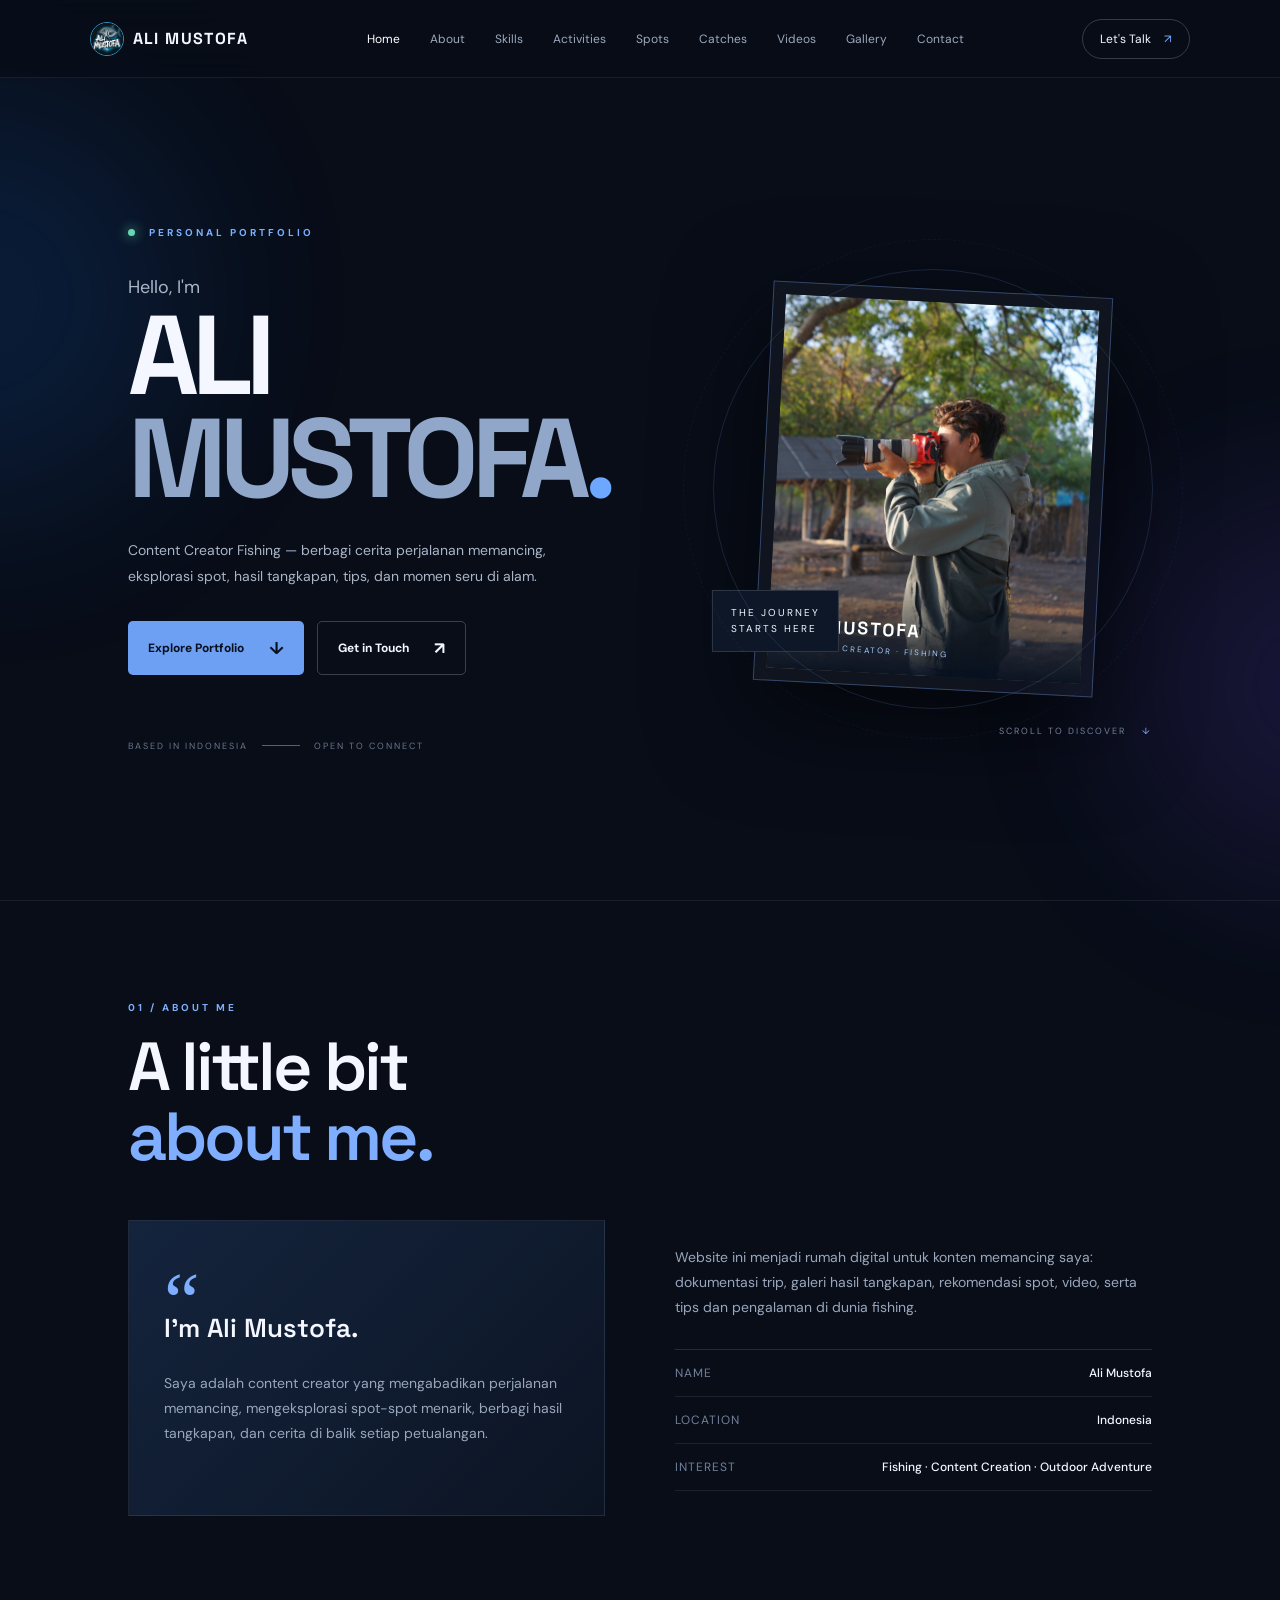
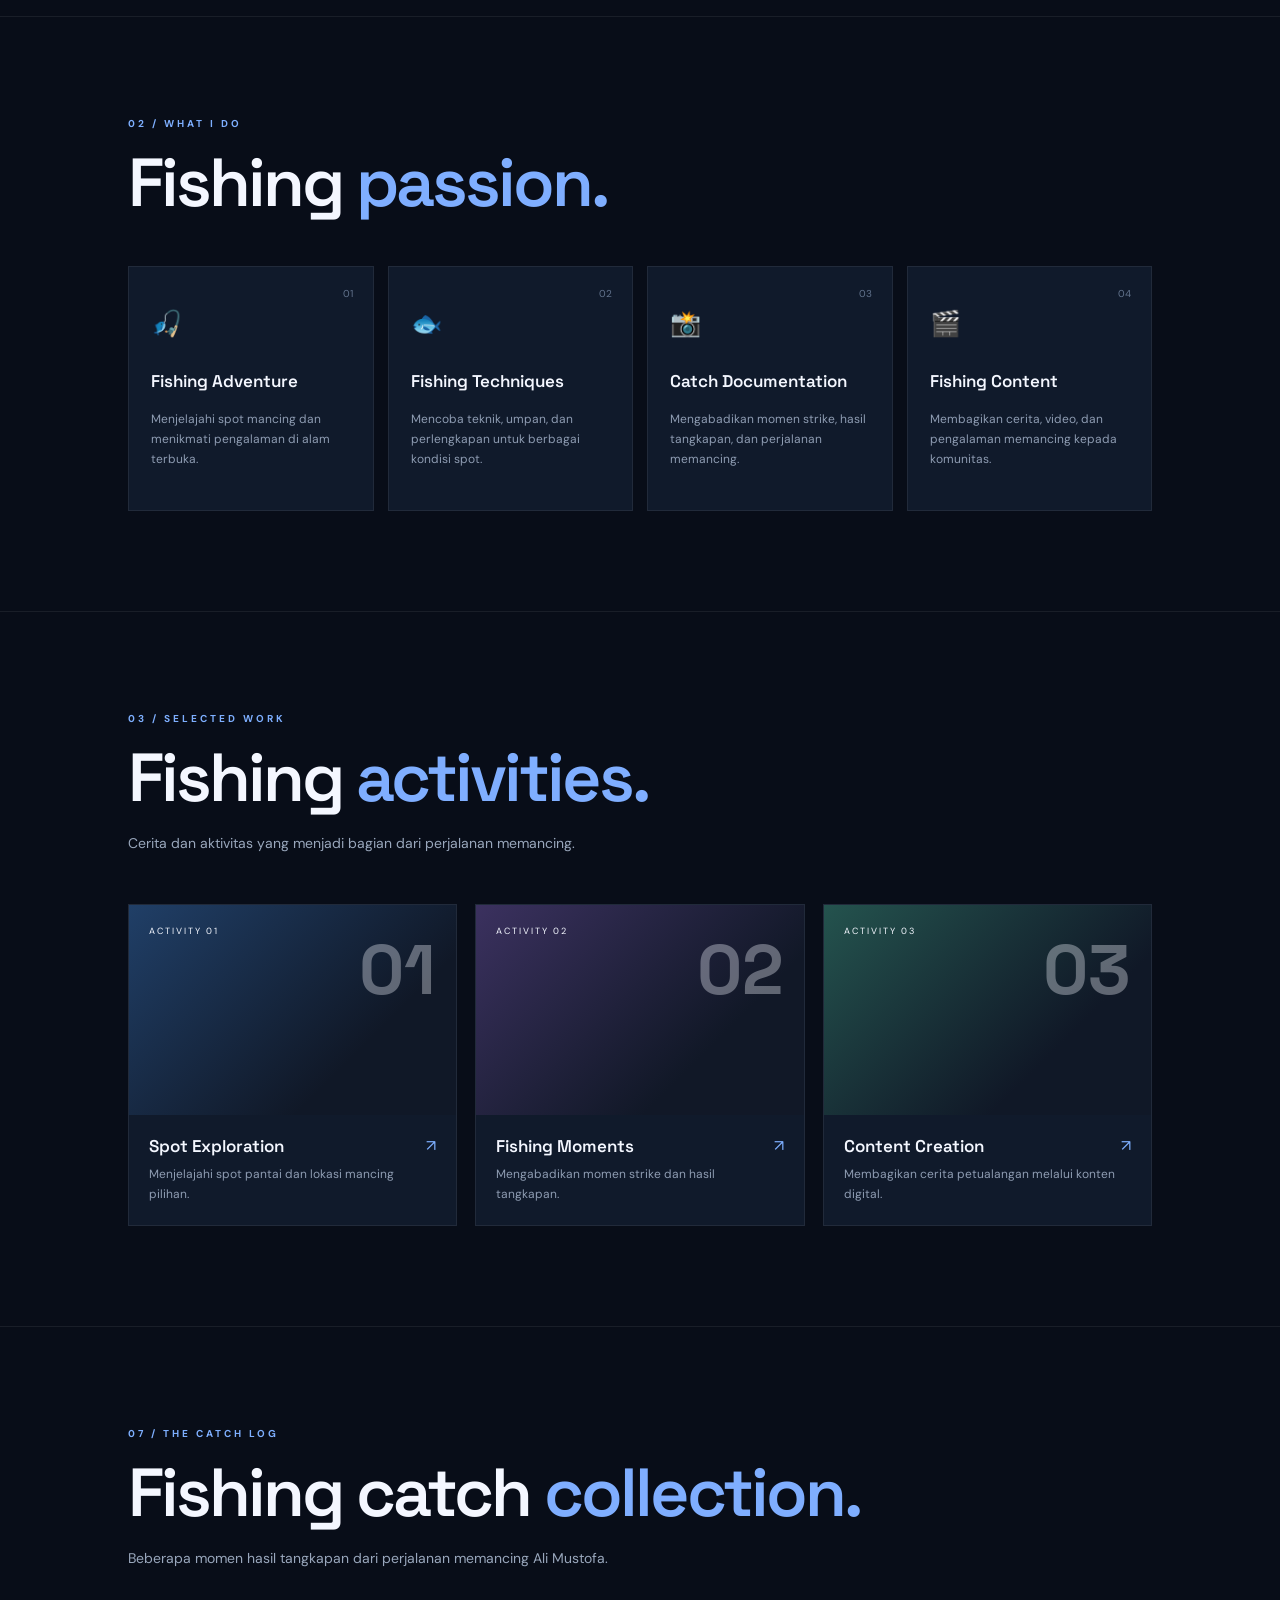
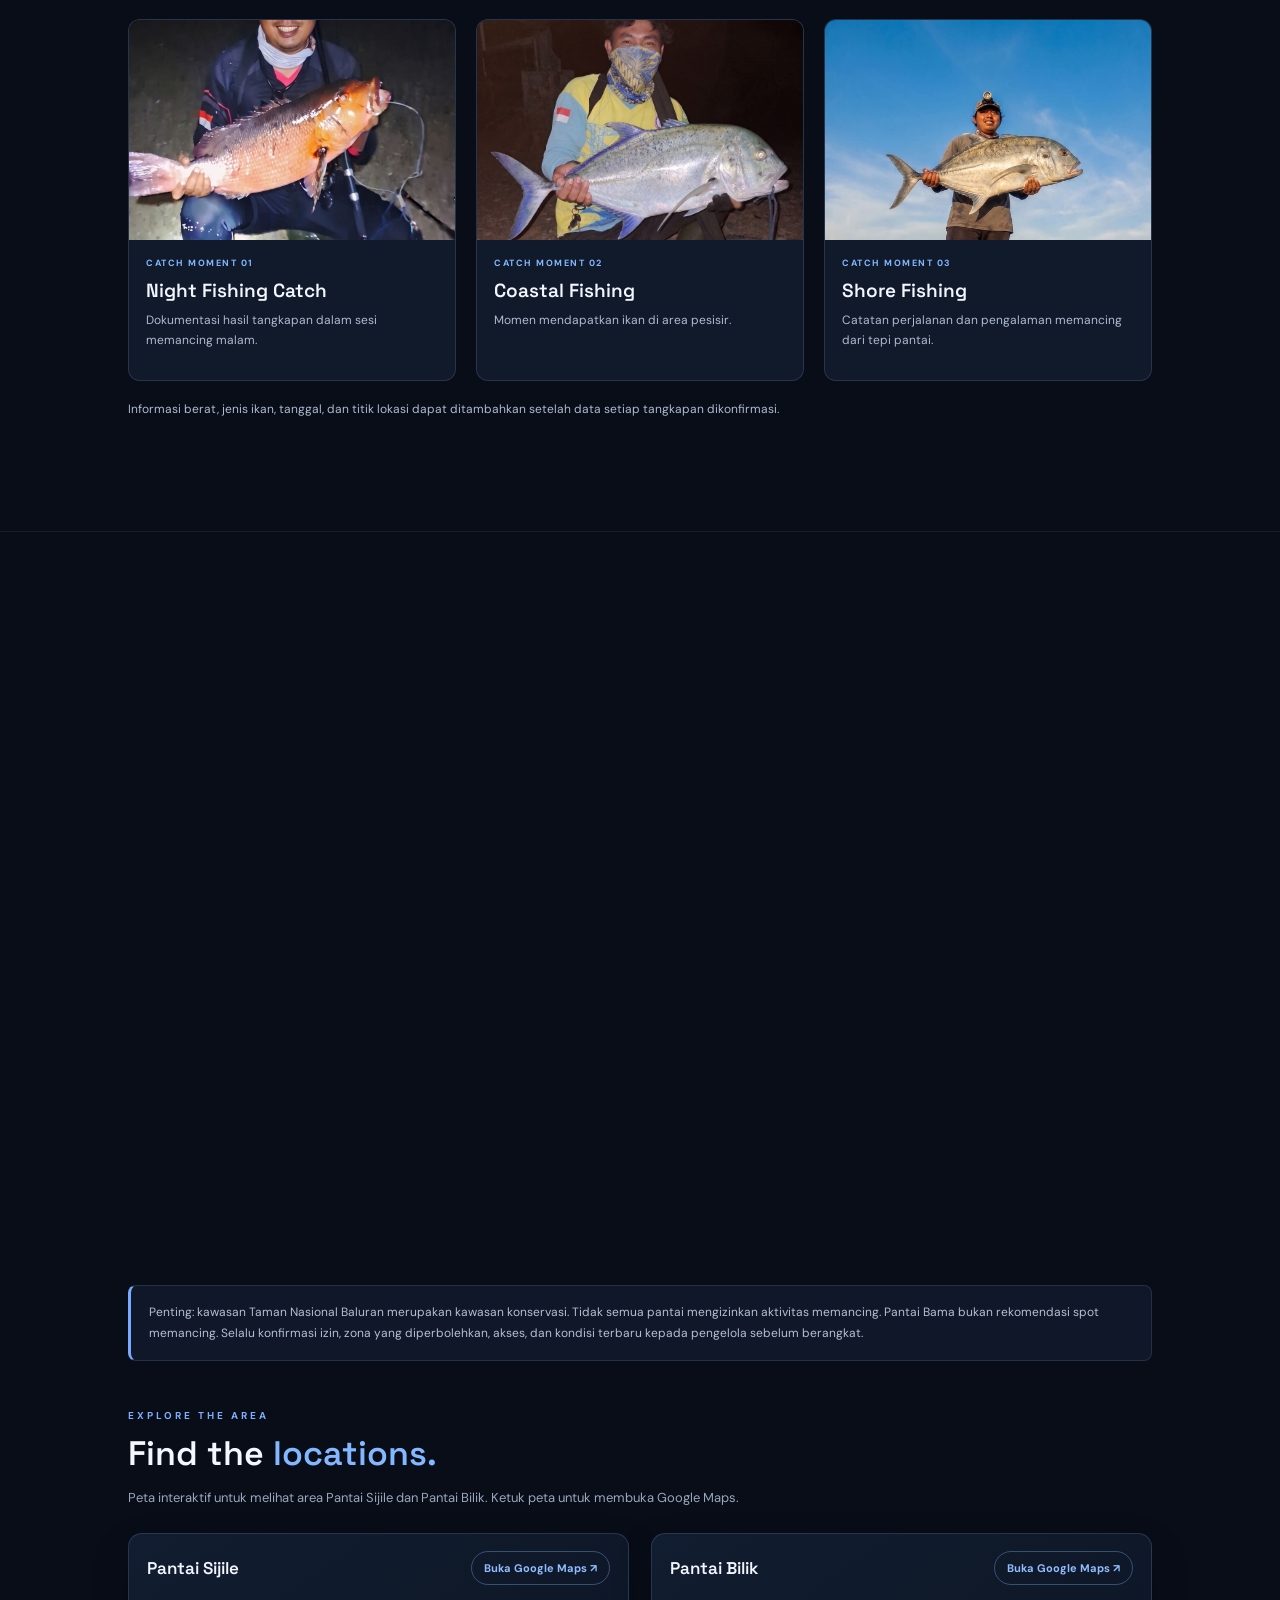
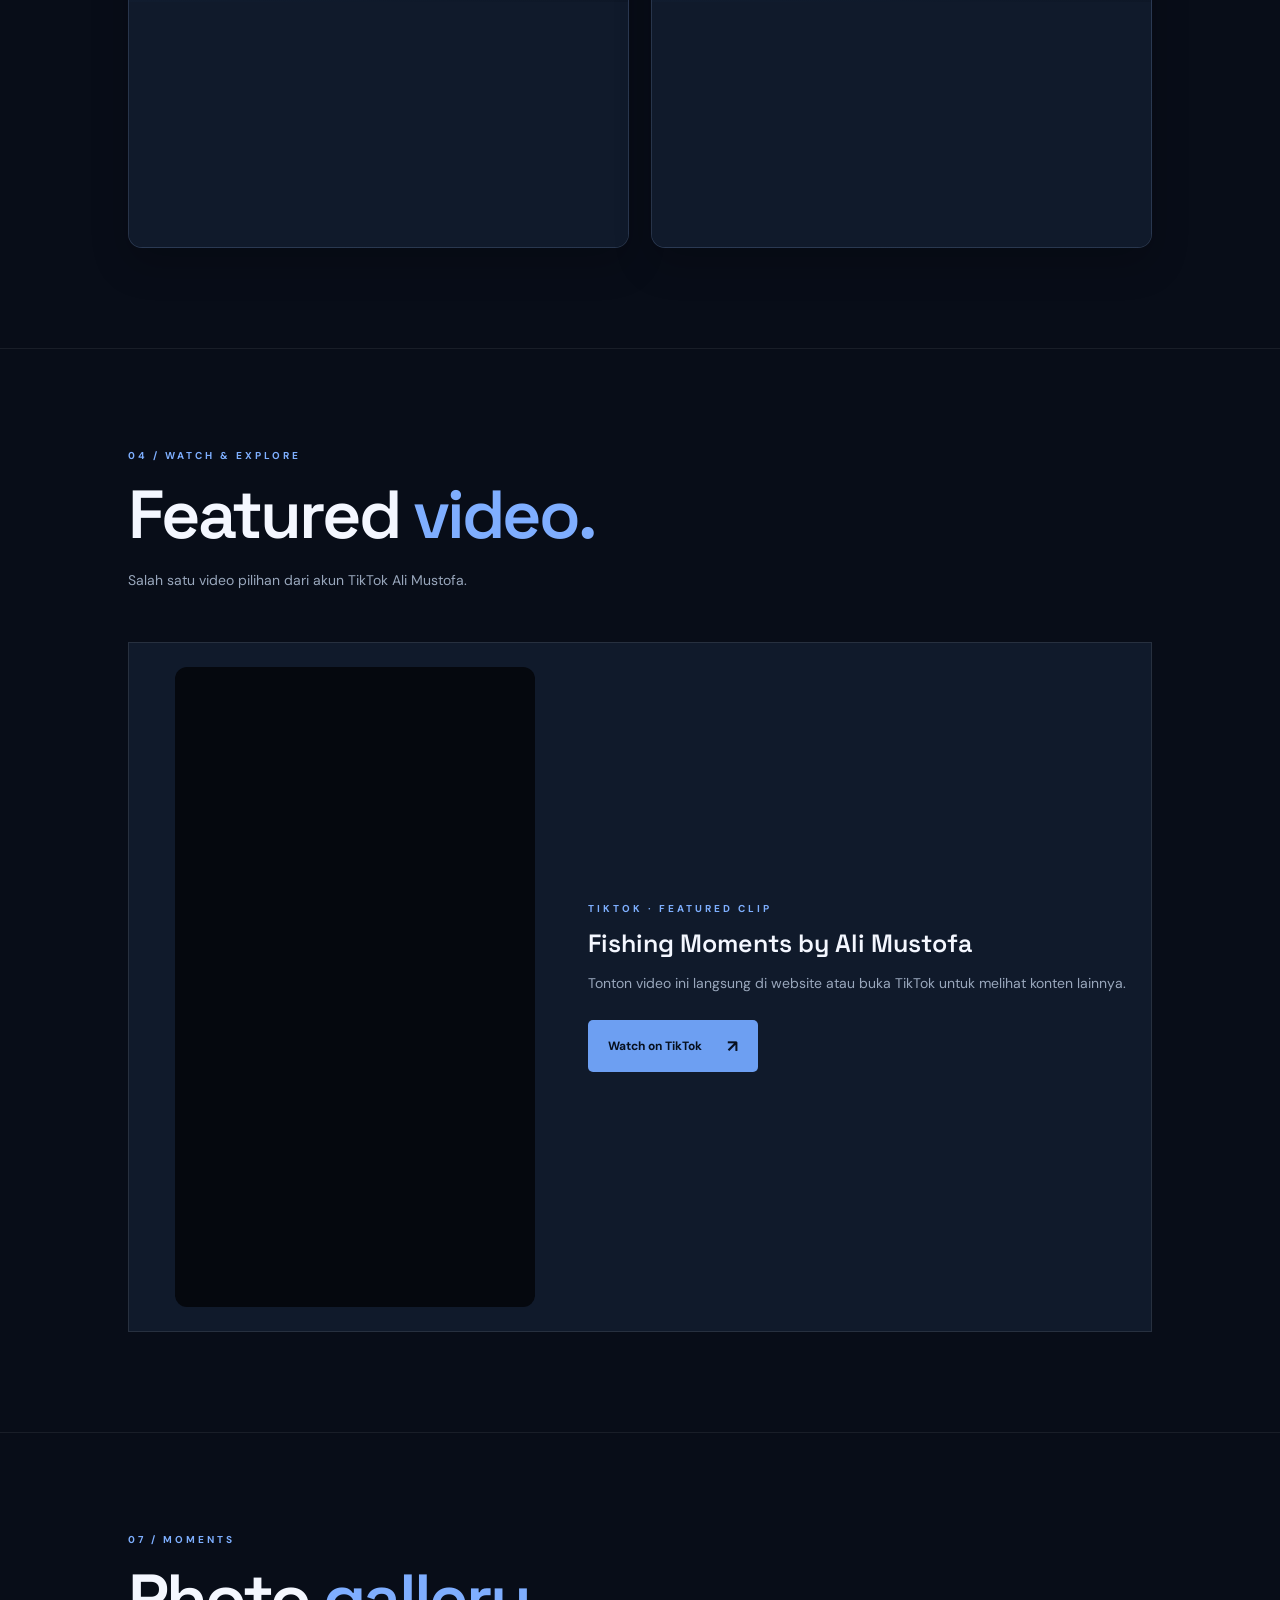
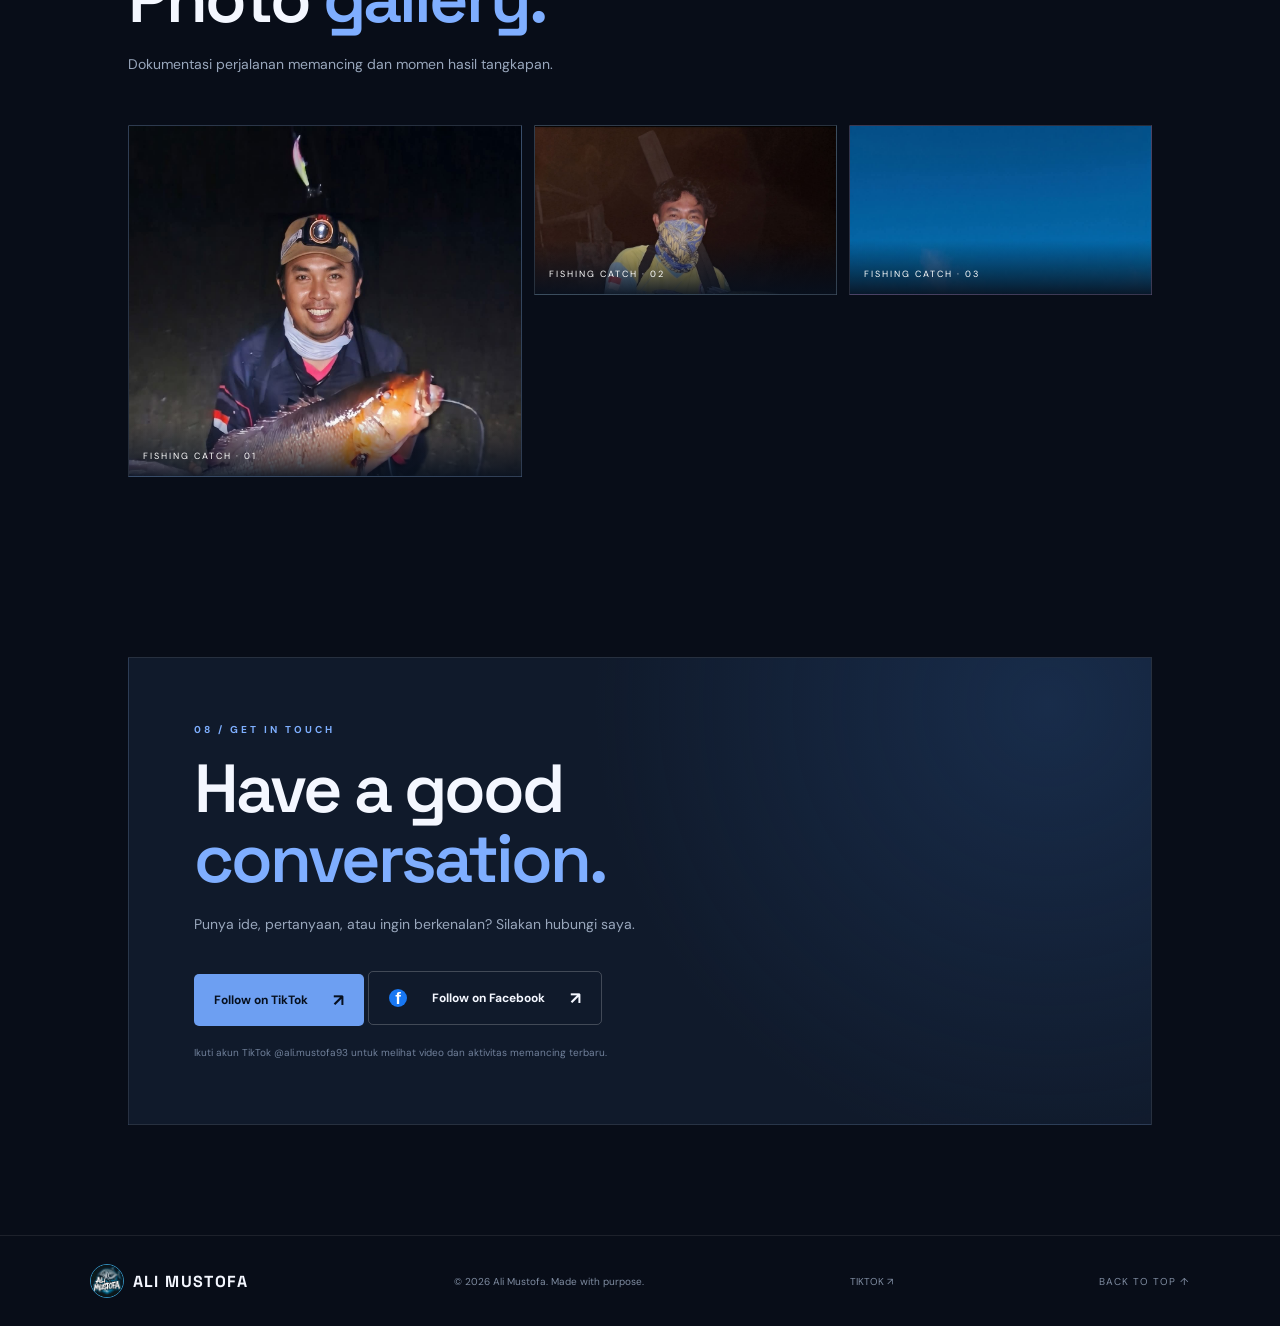
==== index.html @ 30b07ce9 "Add files via upload" ====
<!DOCTYPE html>
<html lang="id">
<head>
  <meta charset="UTF-8">
  <meta name="viewport" content="width=device-width, initial-scale=1.0">
  <meta name="theme-color" content="#080d18">
  <meta name="description" content="Personal portfolio website Ali Mustofa">
  <title>Ali Mustofa — Personal Portfolio</title>
  <link rel="preconnect" href="https://fonts.googleapis.com">
  <link rel="preconnect" href="https://fonts.gstatic.com" crossorigin>
  <link href="https://fonts.googleapis.com/css2?family=DM+Sans:wght@400;500;600;700&family=Space+Grotesk:wght@400;500;600;700&display=swap" rel="stylesheet">
  <link rel="stylesheet" href="style.css">
</head>
<body>
  <div class="ambient ambient-one"></div><div class="ambient ambient-two"></div>
  <header class="topbar">
    <a class="brand" href="#home"><img src="ali-mustofa-logo.jpg" alt="Logo Ali Mustofa"><span>ALI MUSTOFA</span></a>
    <button class="menu-toggle" aria-label="Buka navigasi" aria-expanded="false">☰</button>
    <nav class="nav">
      <a class="active" href="#home">Home</a><a href="#about">About</a><a href="#skills">Skills</a>
      <a href="#projects">Activities</a><a href="#spots">Spots</a><a href="#catches">Catches</a><a href="#videos">Videos</a><a href="#gallery">Gallery</a><a href="#contact">Contact</a>
    </nav>
    <a class="top-cta" href="#contact">Let's Talk <span>↗</span></a>
  </header>

  <main>
    <section class="hero section" id="home">
      <div class="hero-copy reveal">
        <p class="eyebrow"><span class="pulse"></span> PERSONAL PORTFOLIO</p>
        <p class="hello">Hello, I'm</p>
        <h1>ALI<br><span>MUSTOFA</span><i>.</i></h1>
        <p class="hero-desc">Content Creator Fishing — berbagi cerita perjalanan memancing, eksplorasi spot, hasil tangkapan, tips, dan momen seru di alam.</p>
        <div class="hero-actions">
          <a class="btn primary" href="#about">Explore Portfolio <span>↓</span></a>
          <a class="btn secondary" href="#contact">Get in Touch <span>↗</span></a>
        </div>
        <div class="hero-meta"><span>BASED IN INDONESIA</span><span class="meta-line"></span><span>OPEN TO CONNECT</span></div>
      </div>
      <div class="hero-visual reveal">
        <div class="photo-frame">
          <div class="photo-placeholder portrait-placeholder">
            <img src="ali-mustofa-photo.jpg" alt="Ali Mustofa sedang memotret">
            <div class="portrait-caption"><strong>ALI MUSTOFA</strong><span>CONTENT CREATOR · FISHING</span></div>
          </div>
          <div class="frame-tag">THE JOURNEY<br>STARTS HERE</div>
        </div>
        <div class="orbit orbit-a"></div><div class="orbit orbit-b"></div>
        <div class="scroll-note">SCROLL TO DISCOVER <span>↓</span></div>
      </div>
    </section>

    <section class="section content-section" id="about">
      <div class="section-heading reveal"><p class="eyebrow">01 / ABOUT ME</p><h2>A little bit<br><span>about me.</span></h2></div>
      <div class="about-grid">
        <div class="about-card reveal"><p class="big-quote">“</p><p class="about-lead">I'm Ali Mustofa.</p><p class="muted">Saya adalah content creator yang mengabadikan perjalanan memancing, mengeksplorasi spot-spot menarik, berbagi hasil tangkapan, dan cerita di balik setiap petualangan.</p></div>
        <div class="about-details reveal"><p class="muted">Website ini menjadi rumah digital untuk konten memancing saya: dokumentasi trip, galeri hasil tangkapan, rekomendasi spot, video, serta tips dan pengalaman di dunia fishing.</p><div class="detail-list"><div><span>NAME</span><b>Ali Mustofa</b></div><div><span>LOCATION</span><b>Indonesia</b></div><div><span>INTEREST</span><b>Fishing · Content Creation · Outdoor Adventure</b></div></div></div>
      </div>
    </section>

    <section class="section content-section" id="skills">
      <div class="section-heading reveal"><p class="eyebrow">02 / WHAT I DO</p><h2>Fishing <span>passion.</span></h2></div>
      <div class="skill-grid">
        <article class="skill-card reveal"><span class="card-number">01</span><div class="skill-icon">🎣</div><h3>Fishing Adventure</h3><p>Menjelajahi spot mancing dan menikmati pengalaman di alam terbuka.</p></article>
        <article class="skill-card reveal"><span class="card-number">02</span><div class="skill-icon">🐟</div><h3>Fishing Techniques</h3><p>Mencoba teknik, umpan, dan perlengkapan untuk berbagai kondisi spot.</p></article>
        <article class="skill-card reveal"><span class="card-number">03</span><div class="skill-icon">📸</div><h3>Catch Documentation</h3><p>Mengabadikan momen strike, hasil tangkapan, dan perjalanan memancing.</p></article>
        <article class="skill-card reveal"><span class="card-number">04</span><div class="skill-icon">🎬</div><h3>Fishing Content</h3><p>Membagikan cerita, video, dan pengalaman memancing kepada komunitas.</p></article>
      </div>
    </section>

    <section class="section content-section" id="projects">
      <div class="section-heading reveal"><p class="eyebrow">03 / SELECTED WORK</p><h2>Fishing <span>activities.</span></h2><p class="muted">Cerita dan aktivitas yang menjadi bagian dari perjalanan memancing.</p></div>
      <div class="project-grid">
        <article class="project-card reveal"><div class="project-art art-one"><span>ACTIVITY 01</span><b>01</b></div><div class="project-info"><div><h3>Spot Exploration</h3><p>Menjelajahi spot pantai dan lokasi mancing pilihan.</p></div><span>↗</span></div></article>
        <article class="project-card reveal"><div class="project-art art-two"><span>ACTIVITY 02</span><b>02</b></div><div class="project-info"><div><h3>Fishing Moments</h3><p>Mengabadikan momen strike dan hasil tangkapan.</p></div><span>↗</span></div></article>
        <article class="project-card reveal"><div class="project-art art-three"><span>ACTIVITY 03</span><b>03</b></div><div class="project-info"><div><h3>Content Creation</h3><p>Membagikan cerita petualangan melalui konten digital.</p></div><span>↗</span></div></article>
      </div>
    </section>




    <section class="section content-section" id="catches">
      <div class="section-heading reveal">
        <p class="eyebrow">07 / THE CATCH LOG</p>
        <h2>Fishing catch <span>collection.</span></h2>
        <p class="muted">Beberapa momen hasil tangkapan dari perjalanan memancing Ali Mustofa.</p>
      </div>
      <div class="catch-grid">
        <article class="catch-card reveal">
          <img src="fishing-catch-01.jpg" alt="Momen hasil tangkapan ikan saat memancing" loading="lazy">
          <div class="catch-info"><p class="eyebrow">CATCH MOMENT 01</p><h3>Night Fishing Catch</h3><p>Dokumentasi hasil tangkapan dalam sesi memancing malam.</p></div>
        </article>
        <article class="catch-card reveal">
          <img src="fishing-catch-02.jpg" alt="Hasil tangkapan ikan di pesisir" loading="lazy">
          <div class="catch-info"><p class="eyebrow">CATCH MOMENT 02</p><h3>Coastal Fishing</h3><p>Momen mendapatkan ikan di area pesisir.</p></div>
        </article>
        <article class="catch-card reveal">
          <img src="fishing-catch-03.jpg" alt="Dokumentasi hasil memancing di pantai" loading="lazy">
          <div class="catch-info"><p class="eyebrow">CATCH MOMENT 03</p><h3>Shore Fishing</h3><p>Catatan perjalanan dan pengalaman memancing dari tepi pantai.</p></div>
        </article>
      </div>
      <p class="catch-note">Informasi berat, jenis ikan, tanggal, dan titik lokasi dapat ditambahkan setelah data setiap tangkapan dikonfirmasi.</p>
    </section>

    <section class="section content-section" id="spots">
      <div class="section-heading reveal"><p class="eyebrow">06 / FIND YOUR NEXT CAST</p><h2>Fishing <span>spots.</span></h2><p class="muted">Catatan destinasi pesisir dan referensi lokasi memancing di sekitar Baluran, Situbondo.</p></div>
      <div class="spot-grid">
        <article class="spot-card reveal">
          <img src="https://images.unsplash.com/photo-1500375592092-40eb2168fd21?auto=format&fit=crop&w=1100&q=85" alt="Pemandangan pantai dan laut" loading="lazy">
          <div class="spot-card-content"><p class="eyebrow">SITUBONDO · BANYUPUTIH</p><h3>Pantai Sijile</h3><p>Destinasi wisata bahari di Desa Sumberwaru. Pantai ini pernah menjadi lokasi Fishing Camp dan lomba memancing, sehingga menarik untuk masuk daftar eksplorasi pemancing.</p><a href="https://www.google.com/maps/search/?api=1&query=Pantai+Sijile+Situbondo" target="_blank" rel="noopener noreferrer">Lihat lokasi <span>↗</span></a></div>
        </article>
        <article class="spot-card reveal">
          <img src="https://images.unsplash.com/photo-1507525428034-b723cf961d3e?auto=format&fit=crop&w=1100&q=85" alt="Garis pantai berpasir dan laut" loading="lazy">
          <div class="spot-card-content"><p class="eyebrow">KAWASAN BALURAN · SITUBONDO</p><h3>Pantai Bilik</h3><p>Pantai di sisi barat kawasan Baluran yang berdekatan dengan Sijile. Jadikan lokasi ini sebagai referensi eksplorasi pesisir dan cek aturan aktivitas kepada pengelola sebelum memancing.</p><a href="https://www.google.com/maps/search/?api=1&query=Pantai+Bilik+Baluran+Situbondo" target="_blank" rel="noopener noreferrer">Lihat lokasi <span>↗</span></a></div>
        </article>
      </div>
      <p class="spot-note">Penting: kawasan Taman Nasional Baluran merupakan kawasan konservasi. Tidak semua pantai mengizinkan aktivitas memancing. Pantai Bama bukan rekomendasi spot memancing. Selalu konfirmasi izin, zona yang diperbolehkan, akses, dan kondisi terbaru kepada pengelola sebelum berangkat.</p>

      <div class="spot-map-wrap reveal">
        <div class="spot-map-heading"><p class="eyebrow">EXPLORE THE AREA</p><h3>Find the <span>locations.</span></h3><p class="muted">Peta interaktif untuk melihat area Pantai Sijile dan Pantai Bilik. Ketuk peta untuk membuka Google Maps.</p></div>
        <div class="spot-map-grid">
          <div class="spot-map-card"><div class="spot-map-label"><strong>Pantai Sijile</strong><a href="https://www.google.com/maps/search/?api=1&query=Pantai+Sijile+Labuhan+Merak+Situbondo" target="_blank" rel="noopener noreferrer">Buka Google Maps ↗</a></div><iframe title="Peta Pantai Sijile" src="https://maps.google.com/maps?q=Pantai%20Sijile%20Labuhan%20Merak%20Situbondo&output=embed" loading="lazy" referrerpolicy="no-referrer-when-downgrade" allowfullscreen></iframe></div>
          <div class="spot-map-card"><div class="spot-map-label"><strong>Pantai Bilik</strong><a href="https://www.google.com/maps/search/?api=1&query=Pantai+Bilik+Labuhan+Merak+Situbondo" target="_blank" rel="noopener noreferrer">Buka Google Maps ↗</a></div><iframe title="Peta Pantai Bilik" src="https://maps.google.com/maps?q=Pantai%20Bilik%20Labuhan%20Merak%20Situbondo&output=embed" loading="lazy" referrerpolicy="no-referrer-when-downgrade" allowfullscreen></iframe></div>
        </div>
      </div>

    </section>

    <section class="section content-section" id="videos">
      <div class="section-heading reveal"><p class="eyebrow">04 / WATCH & EXPLORE</p><h2>Featured <span>video.</span></h2><p class="muted">Salah satu video pilihan dari akun TikTok Ali Mustofa.</p></div>
      <div class="video-feature reveal">
        <div class="video-frame">
          <iframe src="https://www.tiktok.com/player/v1/7646389882805341461?controls=1&description=1&music_info=1" title="Video TikTok Ali Mustofa" loading="lazy" allow="encrypted-media; fullscreen; picture-in-picture" allowfullscreen></iframe>
        </div>
        <div class="video-caption"><div><p class="eyebrow">TIKTOK · FEATURED CLIP</p><h3>Fishing Moments by Ali Mustofa</h3><p class="muted">Tonton video ini langsung di website atau buka TikTok untuk melihat konten lainnya.</p></div><a class="btn primary" href="https://www.tiktok.com/@ali.mustofa93/video/7646389882805341461" target="_blank" rel="noopener noreferrer">Watch on TikTok <span>↗</span></a></div>
      </div>
    </section>

    <section class="section content-section" id="gallery">
      <div class="section-heading reveal"><p class="eyebrow">07 / MOMENTS</p><h2>Photo <span>gallery.</span></h2><p class="muted">Dokumentasi perjalanan memancing dan momen hasil tangkapan.</p></div>
      <div class="gallery-grid reveal"><div class="gallery-tile tile-large gallery-photo catch-photo"><img src="fishing-catch-01.jpg" alt="Ali Mustofa dengan hasil tangkapan ikan"><span>FISHING CATCH · 01</span></div><div class="gallery-tile tile-two gallery-photo"><img src="fishing-catch-02.jpg" alt="Ali Mustofa memegang ikan hasil memancing malam hari"><span>FISHING CATCH · 02</span></div><div class="gallery-tile tile-three gallery-photo"><img src="fishing-catch-03.jpg" alt="Ali Mustofa menunjukkan hasil tangkapan di tepi pantai"><span>FISHING CATCH · 03</span></div></div>
    </section>

    <section class="section contact-section" id="contact">
      <div class="contact-box reveal"><p class="eyebrow">08 / GET IN TOUCH</p><h2>Have a good<br><span>conversation.</span></h2><p class="muted">Punya ide, pertanyaan, atau ingin berkenalan? Silakan hubungi saya.</p><a class="btn primary" href="https://www.tiktok.com/@ali.mustofa93" target="_blank" rel="noopener noreferrer">Follow on TikTok <span>↗</span></a>
            <a class="btn secondary facebook-link" href="https://www.facebook.com/share/1FquGD3Zem/" target="_blank" rel="noopener noreferrer"><span class="social-mark">f</span> Follow on Facebook <span>↗</span></a>
      <p class="contact-note">Ikuti akun TikTok @ali.mustofa93 untuk melihat video dan aktivitas memancing terbaru.</p></div>
    </section>
  </main>
  <footer><a class="brand" href="#home"><img src="ali-mustofa-logo.jpg" alt="Logo Ali Mustofa"><span>ALI MUSTOFA</span></a><p>© <span id="year"></span> Ali Mustofa. Made with purpose.</p><a href="https://www.tiktok.com/@ali.mustofa93" target="_blank" rel="noopener noreferrer">TIKTOK ↗</a><a href="#home">BACK TO TOP ↑</a></footer>
  <script src="script.js"></script>
</body>
</html>
---- style.css ----
*{box-sizing:border-box}html{scroll-behavior:smooth;scroll-padding-top:90px}body{margin:0;background:#080d18;color:#f4f7ff;font-family:"DM Sans",sans-serif;overflow-x:hidden}a{color:inherit;text-decoration:none}.ambient{position:fixed;pointer-events:none;filter:blur(90px);opacity:.18;z-index:-1;border-radius:50%}.ambient-one{width:420px;height:420px;background:#1765c9;top:10%;left:-230px}.ambient-two{width:380px;height:380px;background:#623fc4;right:-230px;top:55%}.topbar{height:78px;display:flex;align-items:center;justify-content:space-between;padding:0 7%;border-bottom:1px solid #ffffff12;background:#080d18d9;backdrop-filter:blur(18px);position:sticky;top:0;z-index:20}.brand{font:700 22px "Space Grotesk";letter-spacing:2px}.brand span,h1 i{color:#6da7ff}.nav{display:flex;gap:30px}.nav a{font-size:12px;color:#9da9bd;transition:.25s}.nav a:hover,.nav a.active{color:#fff}.top-cta{font-size:12px;border:1px solid #ffffff30;border-radius:30px;padding:11px 17px}.top-cta span{color:#78aaff;margin-left:10px}.menu-toggle{display:none;background:none;border:0;color:white;font-size:24px}.section{padding:100px 10%;max-width:1500px;margin:auto}.hero{min-height:calc(100vh - 78px);display:grid;grid-template-columns:1.1fr .9fr;align-items:center;gap:50px;padding-top:70px;padding-bottom:70px}.eyebrow{font-size:10px;letter-spacing:3px;color:#7eafff;font-weight:700}.pulse{display:inline-block;width:7px;height:7px;border-radius:50%;background:#64d9b1;margin-right:9px;box-shadow:0 0 12px #64d9b1}.hello{font-size:18px;color:#aab5c7;margin:36px 0 5px}h1,h2,h3,p{margin-top:0}h1{font:700 clamp(58px,9vw,112px)/.92 "Space Grotesk";letter-spacing:-7px;margin-bottom:28px}h1 span{color:#91a7c9}h1 i{font-style:normal}.hero-desc{max-width:480px;color:#aab5c7;line-height:1.8;font-size:14px}.hero-actions{display:flex;gap:13px;flex-wrap:wrap;margin-top:32px}.btn{display:inline-flex;align-items:center;gap:25px;padding:15px 20px;border-radius:5px;font-size:12px;font-weight:700;transition:.25s}.btn:hover{transform:translateY(-3px)}.btn.primary{background:#6d9ff2;color:#07101f}.btn.secondary{border:1px solid #ffffff35}.btn span{font-size:17px}.hero-meta{display:flex;align-items:center;gap:14px;margin-top:65px;color:#69778e;font-size:9px;letter-spacing:2px}.meta-line{height:1px;width:38px;background:#52627c}.hero-visual{height:480px;position:relative;display:grid;place-items:center}.photo-frame{width:min(340px,78%);height:400px;border:1px solid #7daeff55;padding:12px;position:relative;transform:rotate(3deg);background:#ffffff08;box-shadow:0 30px 100px #0009}.photo-placeholder{height:100%;background:linear-gradient(145deg,#172c4c,#101a2d 55%,#243b5e);display:flex;align-items:center;justify-content:center;flex-direction:column;gap:10px;color:#c5d8f5;letter-spacing:2px;font-size:10px}.avatar-mark{width:105px;height:105px;border:1px solid #8ebaff;border-radius:50%;display:grid;place-items:center;font:600 35px "Space Grotesk";color:#a9caff;background:#ffffff08}.photo-placeholder small{color:#8194b1;letter-spacing:0}.frame-tag{position:absolute;bottom:28px;left:-45px;background:#0d1728;border:1px solid #ffffff25;padding:14px 18px;font-size:10px;line-height:1.6;letter-spacing:2px;transform:rotate(-3deg)}.orbit{position:absolute;border:1px solid #79aaff28;border-radius:50%;width:440px;height:440px}.orbit-b{width:500px;height:500px;border-style:dashed;opacity:.4}.scroll-note{position:absolute;bottom:-8px;right:0;font-size:9px;letter-spacing:2px;color:#72819a}.scroll-note span{color:#82b2ff;margin-left:12px}.content-section{border-top:1px solid #ffffff12}.section-heading{margin-bottom:48px}.section-heading h2,.contact-box h2{font:600 clamp(42px,6vw,68px)/1.03 "Space Grotesk";letter-spacing:-3px;margin:18px 0}.section-heading h2 span,.contact-box h2 span{color:#7faeff}.muted{color:#99a7bc;line-height:1.8;font-size:14px}.about-grid{display:grid;grid-template-columns:1fr 1fr;gap:70px}.about-card{padding:35px;background:linear-gradient(135deg,#14243d,#0c1423);border:1px solid #ffffff12;min-height:250px}.big-quote{font:80px Georgia;color:#7faeff;height:55px;margin:0}.about-lead{font:600 26px "Space Grotesk"}.about-details{padding:25px 0}.detail-list{margin-top:28px;border-top:1px solid #ffffff20}.detail-list div{display:flex;justify-content:space-between;gap:15px;padding:15px 0;border-bottom:1px solid #ffffff16;font-size:12px}.detail-list span{color:#71819b;letter-spacing:1px}.detail-list b{font-weight:500;text-align:right}.skill-grid{display:grid;grid-template-columns:repeat(4,1fr);gap:14px}.skill-card{position:relative;padding:28px 22px;min-height:220px;background:#101a2b;border:1px solid #ffffff12;transition:.3s}.skill-card:hover,.project-card:hover{transform:translateY(-6px);border-color:#6d9ff277}.card-number{position:absolute;right:20px;top:20px;color:#63748e;font-size:10px}.skill-icon{font-size:27px;color:#7eafff;margin:12px 0 30px}.skill-card h3,.project-info h3{font:600 17px "Space Grotesk"}.skill-card p,.project-info p{font-size:12px;line-height:1.7;color:#8e9cb2}.project-grid{display:grid;grid-template-columns:repeat(3,1fr);gap:18px}.project-card{background:#101a2b;border:1px solid #ffffff12;transition:.3s}.project-art{height:210px;display:flex;justify-content:space-between;align-items:flex-start;padding:20px;overflow:hidden}.project-art span{font-size:9px;letter-spacing:2px}.project-art b{font:700 70px "Space Grotesk";opacity:.35}.art-one{background:linear-gradient(135deg,#203f67,#101827 70%)}.art-two{background:linear-gradient(135deg,#3b315f,#111827 70%)}.art-three{background:linear-gradient(135deg,#24534e,#101827 70%)}.project-info{display:flex;justify-content:space-between;padding:20px}.project-info h3{margin-bottom:7px}.project-info p{margin:0}.project-info>span{color:#7eafff}.gallery-grid{display:grid;grid-template-columns:1.3fr 1fr 1fr;grid-template-rows:150px 150px;gap:12px}.gallery-tile{display:grid;place-items:center;background:linear-gradient(135deg,#1c3556,#111a2b);border:1px solid #ffffff16;color:#a8bbd8;font-size:10px;letter-spacing:2px}.tile-large{grid-row:span 2;background:linear-gradient(145deg,#263d5d,#101827)}.tile-two{background:linear-gradient(145deg,#293d50,#131c2a)}.tile-three{background:linear-gradient(145deg,#3a3158,#131827)}.tile-four{background:linear-gradient(145deg,#214944,#111827)}.contact-section{padding-top:80px;padding-bottom:110px}.contact-box{padding:65px;background:radial-gradient(circle at 90% 10%,#24477966,transparent 45%),#101a2b;border:1px solid #ffffff18}.contact-box .btn{margin-top:20px}.contact-note{font-size:10px;color:#71819b;margin:20px 0 0}footer{border-top:1px solid #ffffff16;padding:28px 7%;display:flex;align-items:center;justify-content:space-between;color:#7f8ca1;font-size:10px}footer p{margin:0}footer>a:last-child{letter-spacing:1px}.reveal{opacity:0;transform:translateY(24px);transition:opacity .7s ease,transform .7s ease}.reveal.visible{opacity:1;transform:translateY(0)}
@media(max-width:850px){.topbar{padding:0 6%}.nav{gap:15px}.section{padding:80px 7%}.hero{gap:20px}.skill-grid{grid-template-columns:repeat(2,1fr)}.project-grid{grid-template-columns:1fr 1fr}.project-card:last-child{display:none}}
@media(max-width:650px){.topbar{height:68px}.menu-toggle{display:block;margin-left:auto;margin-right:15px}.top-cta{padding:9px 12px}.nav{display:none;position:absolute;top:68px;left:0;right:0;background:#0b1322;padding:22px 7%;flex-direction:column;border-bottom:1px solid #ffffff20}.nav.open{display:flex}.hero{grid-template-columns:1fr;padding-top:65px;min-height:auto}.hero-copy{order:1}.hero-visual{order:0;height:310px}.photo-frame{height:260px;width:210px}.orbit{width:300px;height:300px}.orbit-b{width:340px;height:340px}.frame-tag{left:-25px;bottom:15px}.scroll-note{bottom:-15px}.hello{margin-top:10px}h1{letter-spacing:-4px;font-size:68px}.hero-meta{margin-top:38px}.about-grid{grid-template-columns:1fr;gap:20px}.skill-grid{gap:10px}.skill-card{padding:20px 16px;min-height:205px}.project-grid{grid-template-columns:1fr}.project-card:last-child{display:block}.gallery-grid{grid-template-columns:1fr 1fr;grid-template-rows:140px 140px 140px}.tile-large{grid-row:span 2}.tile-four{grid-column:span 2}.contact-box{padding:35px 24px}.section-heading h2,.contact-box h2{letter-spacing:-2px}footer{gap:15px;flex-wrap:wrap}footer p{order:3;width:100%}}

.brand{display:inline-flex;align-items:center;gap:9px}.brand img{width:34px;height:34px;object-fit:cover;border-radius:50%;border:1px solid #328bb8}.brand span{color:#f4f7ff}.logo-placeholder{padding:12px;gap:12px}.logo-placeholder img{width:100%;height:78%;object-fit:contain;border-radius:4px}.logo-placeholder span{font:700 13px "Space Grotesk";letter-spacing:3px}.logo-placeholder small{color:#8ea5c5}

.portrait-placeholder{position:relative;padding:0;overflow:hidden;background:#101827}.portrait-placeholder>img{width:100%;height:100%;object-fit:cover;object-position:center 38%;display:block}.portrait-caption{position:absolute;left:0;right:0;bottom:0;padding:38px 18px 18px;background:linear-gradient(transparent,#07101eeF);display:flex;flex-direction:column;gap:5px}.portrait-caption strong{font:700 18px "Space Grotesk";letter-spacing:2px;color:#fff}.portrait-caption span{font-size:8px;letter-spacing:2px;color:#a9caff}

.brand span{font-size:16px;letter-spacing:1.4px}.brand img{flex:0 0 auto}@media(max-width:650px){.brand span{font-size:14px}}

.gallery-photo{position:relative;overflow:hidden;padding:0}.gallery-photo img{width:100%;height:100%;object-fit:cover;display:block;transition:transform .6s ease}.gallery-photo:hover img{transform:scale(1.06)}.gallery-photo span{position:absolute;left:0;right:0;bottom:0;padding:28px 14px 14px;background:linear-gradient(transparent,#07101eea);color:#fff;font-size:9px;letter-spacing:2px}

.tiktok-link{margin:20px 0 0 10px}@media(max-width:650px){.tiktok-link{margin:12px 0 0;}}

.video-feature{display:grid;grid-template-columns:minmax(240px,.75fr) 1fr;gap:30px;align-items:center;padding:24px;background:#101a2b;border:1px solid #ffffff18}.video-frame{width:100%;max-width:360px;margin:auto;aspect-ratio:9/16;background:#05080e;overflow:hidden;border-radius:12px}.video-frame iframe{width:100%;height:100%;border:0}.video-caption h3{font:600 25px "Space Grotesk";margin:12px 0}.video-caption .btn{margin-top:10px}
@media(max-width:650px){.video-feature{grid-template-columns:1fr;padding:16px}.video-frame{max-width:280px}.video-caption{text-align:center}.video-caption .eyebrow{text-align:center}}

/* Fishing portfolio refinements */
.gallery-grid{grid-template-columns:1.3fr 1fr 1fr;grid-template-rows:170px 170px}
.gallery-grid .tile-large{grid-row:span 2}
.gallery-grid .tile-two,.gallery-grid .tile-three{grid-column:auto;grid-row:auto}
.skill-icon{font-size:25px}
@media(max-width:650px){.gallery-grid{grid-template-columns:1.2fr 1fr;grid-template-rows:145px 145px}.gallery-grid .tile-large{grid-row:span 2}.gallery-grid .tile-two,.gallery-grid .tile-three{grid-column:auto;grid-row:auto}}

/* Fishing Spots section */
.spot-grid{display:grid;grid-template-columns:repeat(2,minmax(0,1fr));gap:22px}
.spot-card{background:#101a2b;border:1px solid #ffffff18;overflow:hidden}
.spot-card>img{width:100%;height:230px;object-fit:cover;display:block}
.spot-card-content{padding:22px}
.spot-card-content h3{font:600 25px "Space Grotesk";margin:8px 0}
.spot-card-content p:not(.eyebrow){color:#aab5c8;line-height:1.75;font-size:13px}
.spot-card-content a{display:inline-flex;gap:12px;margin-top:14px;color:#83b7ff;font-size:12px;font-weight:700}
.spot-note{margin-top:22px;padding:16px 18px;background:#111b2c;border-left:3px solid #79aaff;color:#aab5c8;font-size:12px;line-height:1.7}
@media(max-width:650px){.spot-grid{grid-template-columns:1fr}.spot-card>img{height:190px}.spot-card-content{padding:18px}}

/* v12: compact, balanced Fishing Spots cards */
.spot-grid{display:grid;grid-template-columns:repeat(2,minmax(0,1fr));gap:24px;align-items:stretch}
.spot-card{display:flex;flex-direction:column;min-width:0;border-radius:14px;overflow:hidden;background:linear-gradient(145deg,#111d30,#0d1422);border:1px solid rgba(145,177,224,.18);box-shadow:0 16px 40px rgba(0,0,0,.18)}
.spot-card>img{width:100%;height:210px;object-fit:cover;display:block}
.spot-card-content{padding:22px;display:flex;flex-direction:column;flex:1;align-items:flex-start}
.spot-card-content h3{font:600 25px "Space Grotesk";margin:7px 0 5px;color:#f3f6ff}
.spot-card-content .eyebrow{font-size:9px;letter-spacing:1.7px;color:#82b4ff}
.spot-card-content p:not(.eyebrow){color:#b4c0d3;line-height:1.75;font-size:13px;margin:8px 0}
.spot-card-content a{display:inline-flex;align-items:center;gap:12px;margin-top:auto;padding-top:15px;color:#8abaff;font-size:12px;font-weight:700}
.spot-card-content a:hover{color:#fff}
.spot-note{margin-top:24px;padding:16px 18px;background:rgba(17,27,44,.85);border:1px solid rgba(145,177,224,.16);border-left:3px solid #79aaff;border-radius:8px;color:#b4c0d3;font-size:12px;line-height:1.75}
@media(max-width:650px){
  .spot-grid{grid-template-columns:1fr;gap:18px}
  .spot-card{display:grid;grid-template-columns:42% 1fr;min-height:0}
  .spot-card>img{height:100%;min-height:230px;max-height:300px;object-fit:cover}
  .spot-card-content{padding:16px 14px}
  .spot-card-content h3{font-size:20px}
  .spot-card-content p:not(.eyebrow){font-size:12px;line-height:1.6}
  .spot-card-content a{font-size:11px;padding-top:10px}
  .spot-note{font-size:11px;padding:13px}
}
@media(max-width:390px){
  .spot-card{grid-template-columns:1fr}
  .spot-card>img{height:170px;min-height:170px;max-height:170px;width:100%}
  .spot-card-content{padding:16px}
}

/* v13: embedded interactive maps for fishing spot discovery */
.spot-map-wrap{margin-top:42px}
.spot-map-heading{margin-bottom:20px}
.spot-map-heading h3{font:600 clamp(25px,4vw,34px) "Space Grotesk";margin:8px 0}
.spot-map-heading h3 span{color:#83b7ff}
.spot-map-heading .muted{font-size:13px;line-height:1.7;max-width:620px}
.spot-map-grid{display:grid;grid-template-columns:repeat(2,minmax(0,1fr));gap:20px}
.spot-map-card{overflow:hidden;background:#101a2b;border:1px solid rgba(145,177,224,.18);border-radius:12px}
.spot-map-label{display:flex;align-items:center;justify-content:space-between;gap:12px;padding:15px 17px}
.spot-map-label strong{font:600 15px "Space Grotesk";color:#f3f6ff}
.spot-map-label a{font-size:11px;color:#8abaff;font-weight:700}
.spot-map-card iframe{display:block;width:100%;height:260px;border:0;background:#101a2b}
@media(max-width:650px){.spot-map-grid{grid-template-columns:1fr;gap:16px}.spot-map-card iframe{height:230px}.spot-map-label{padding:14px}}

/* v14: polished interactive map cards */
.spot-map-wrap{margin-top:48px}
.spot-map-heading{margin-bottom:24px}
.spot-map-heading h3{margin:8px 0 12px}
.spot-map-heading .muted{max-width:650px;line-height:1.75}
.spot-map-grid{display:grid;grid-template-columns:repeat(2,minmax(0,1fr));gap:22px;align-items:stretch}
.spot-map-card{min-width:0;overflow:hidden;border:1px solid rgba(145,177,224,.2);border-radius:14px;background:linear-gradient(145deg,#111d30,#0c1422);box-shadow:0 16px 38px rgba(0,0,0,.2)}
.spot-map-label{display:flex;align-items:center;justify-content:space-between;flex-wrap:wrap;gap:8px 14px;padding:17px 18px}
.spot-map-label strong{display:block;font:600 17px "Space Grotesk",sans-serif;color:#f3f6ff}
.spot-map-label a{display:inline-flex;align-items:center;gap:7px;padding:9px 12px;border:1px solid rgba(130,180,255,.35);border-radius:999px;color:#91bdff;font-size:11px;font-weight:700;white-space:nowrap}
.spot-map-label a:hover{background:rgba(130,180,255,.12);color:#fff}
.spot-map-card iframe{display:block;width:100%;height:245px;border:0;background:#101a2b}
@media(max-width:650px){
  .spot-map-wrap{margin-top:36px}
  .spot-map-grid{grid-template-columns:1fr;gap:18px}
  .spot-map-label{padding:15px 16px}
  .spot-map-label strong{font-size:16px}
  .spot-map-label a{padding:8px 11px}
  .spot-map-card iframe{height:220px}
}

/* v15: Fishing Catch Collection + Facebook link */
.catch-grid{display:grid;grid-template-columns:repeat(3,minmax(0,1fr));gap:20px}
.catch-card{overflow:hidden;background:#101a2b;border:1px solid rgba(145,177,224,.18);border-radius:12px}
.catch-card img{display:block;width:100%;height:220px;object-fit:cover}
.catch-info{padding:17px}
.catch-info h3{font:600 19px "Space Grotesk";margin:7px 0;color:#f3f6ff}
.catch-info p:not(.eyebrow){font-size:12px;line-height:1.7;color:#aebbd0}
.catch-info .eyebrow{font-size:9px;letter-spacing:1.5px;color:#83b7ff}
.catch-note{margin-top:18px;color:#aebbd0;font-size:12px;line-height:1.7}
.facebook-link .social-mark{display:inline-grid;place-items:center;width:18px;height:18px;border-radius:50%;background:#1877f2;color:white;font-weight:800;font-family:Arial,sans-serif}
@media(max-width:650px){.catch-grid{grid-template-columns:1fr}.catch-card{display:grid;grid-template-columns:38% 1fr}.catch-card img{height:100%;min-height:150px}.catch-info{padding:14px}.catch-info h3{font-size:17px}}
@media(max-width:390px){.catch-card{grid-template-columns:1fr}.catch-card img{height:190px;min-height:190px}}
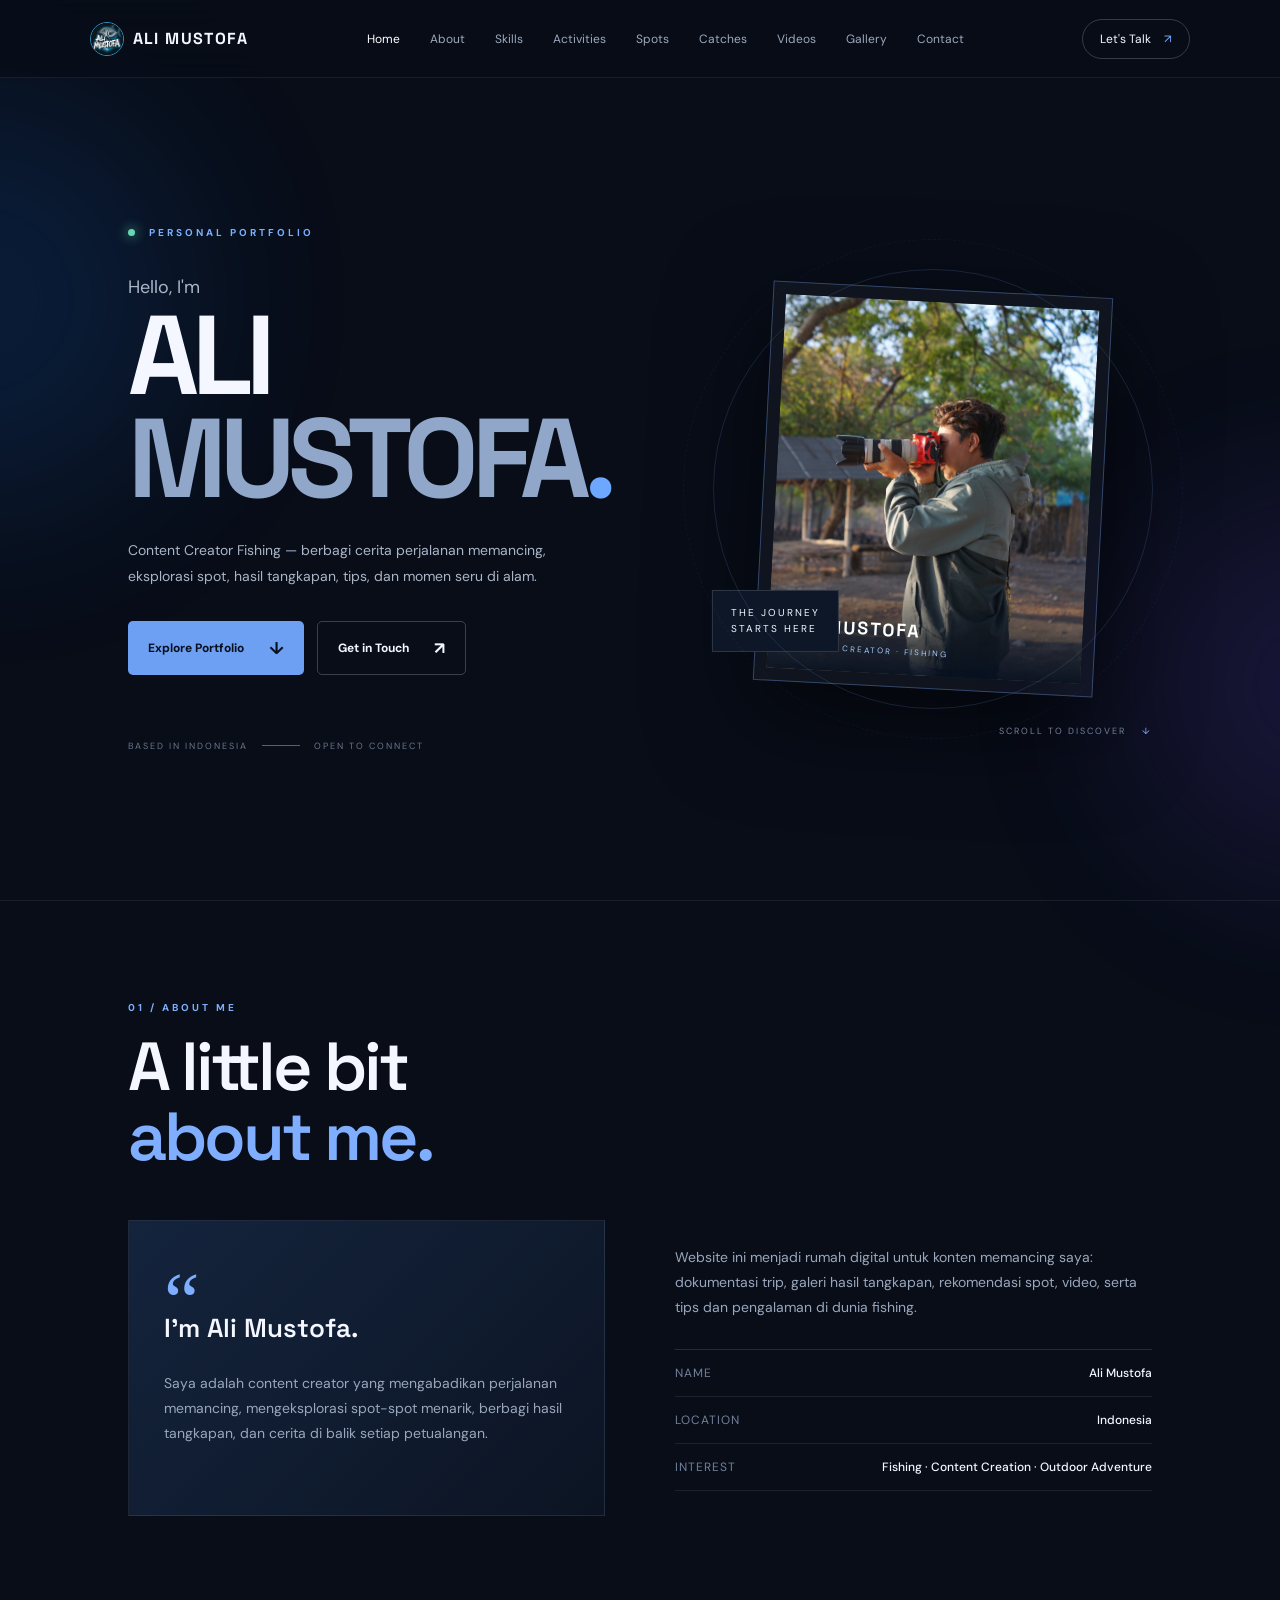
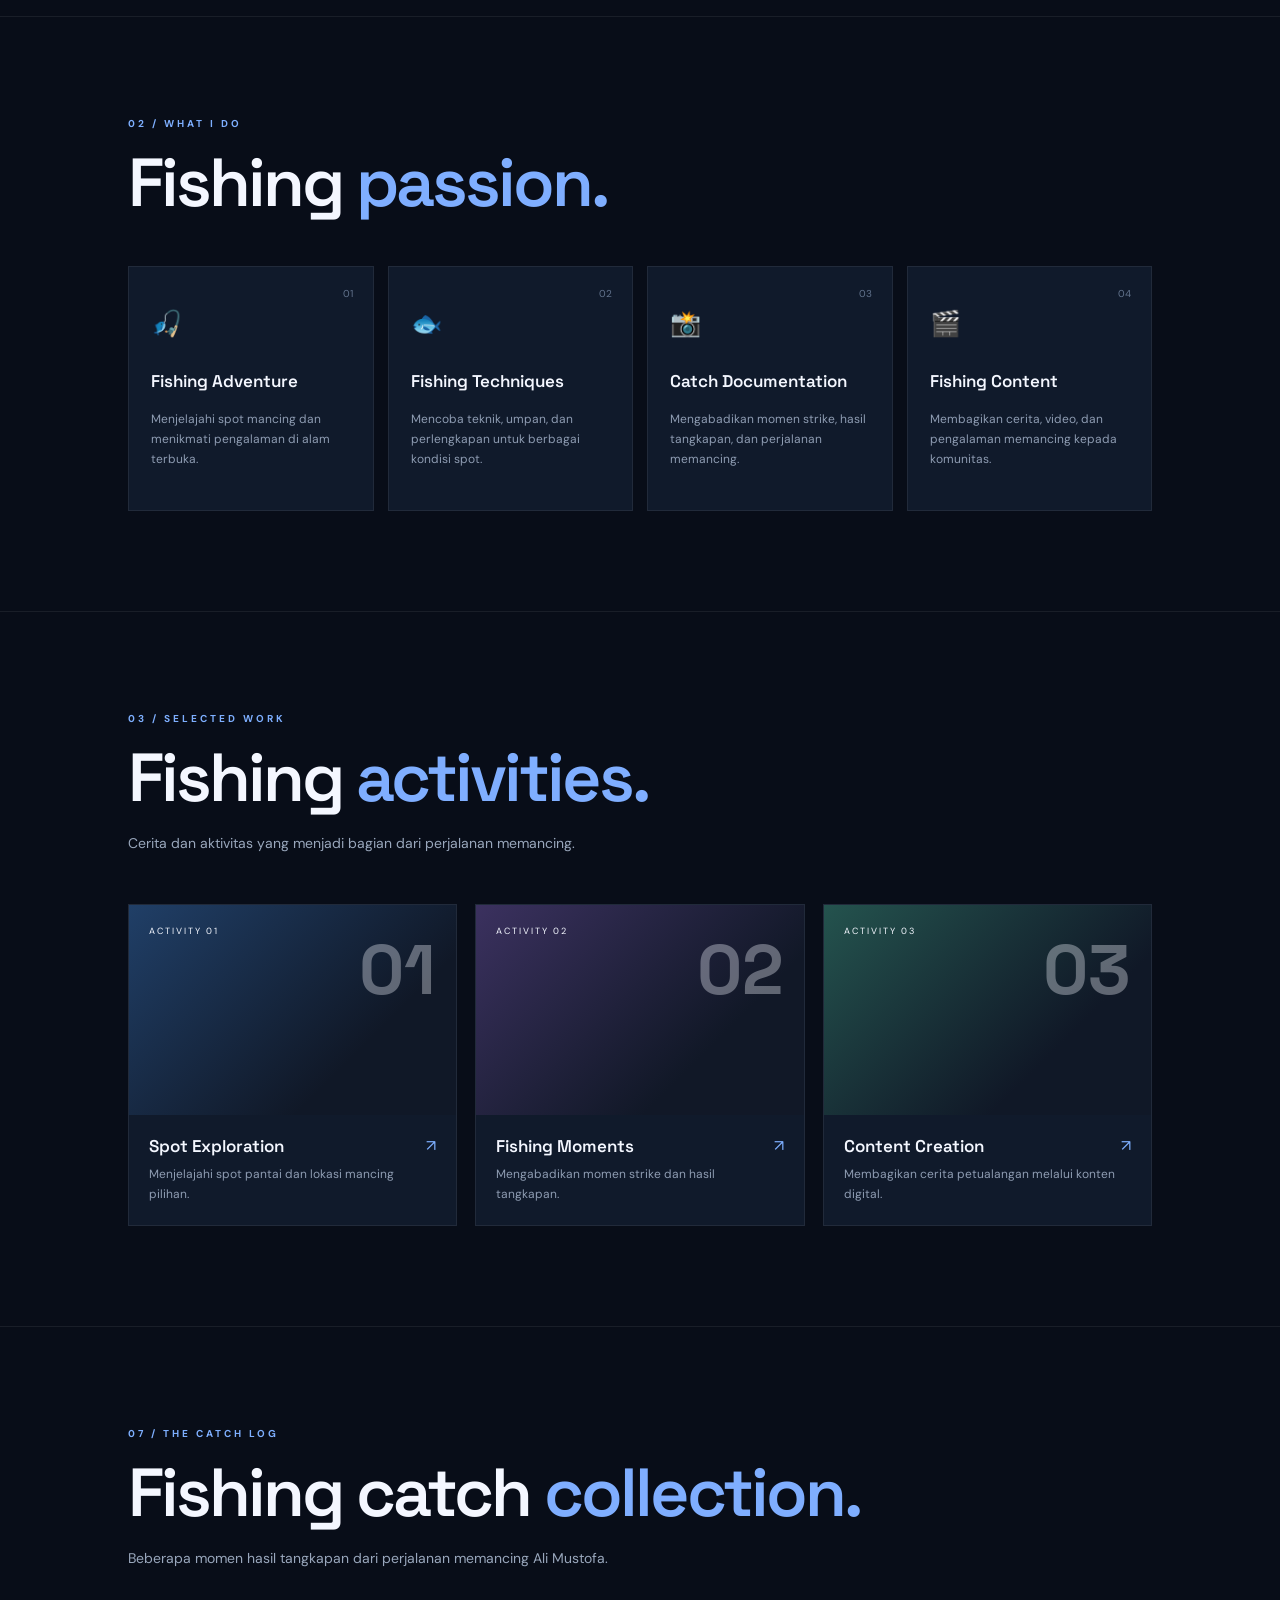
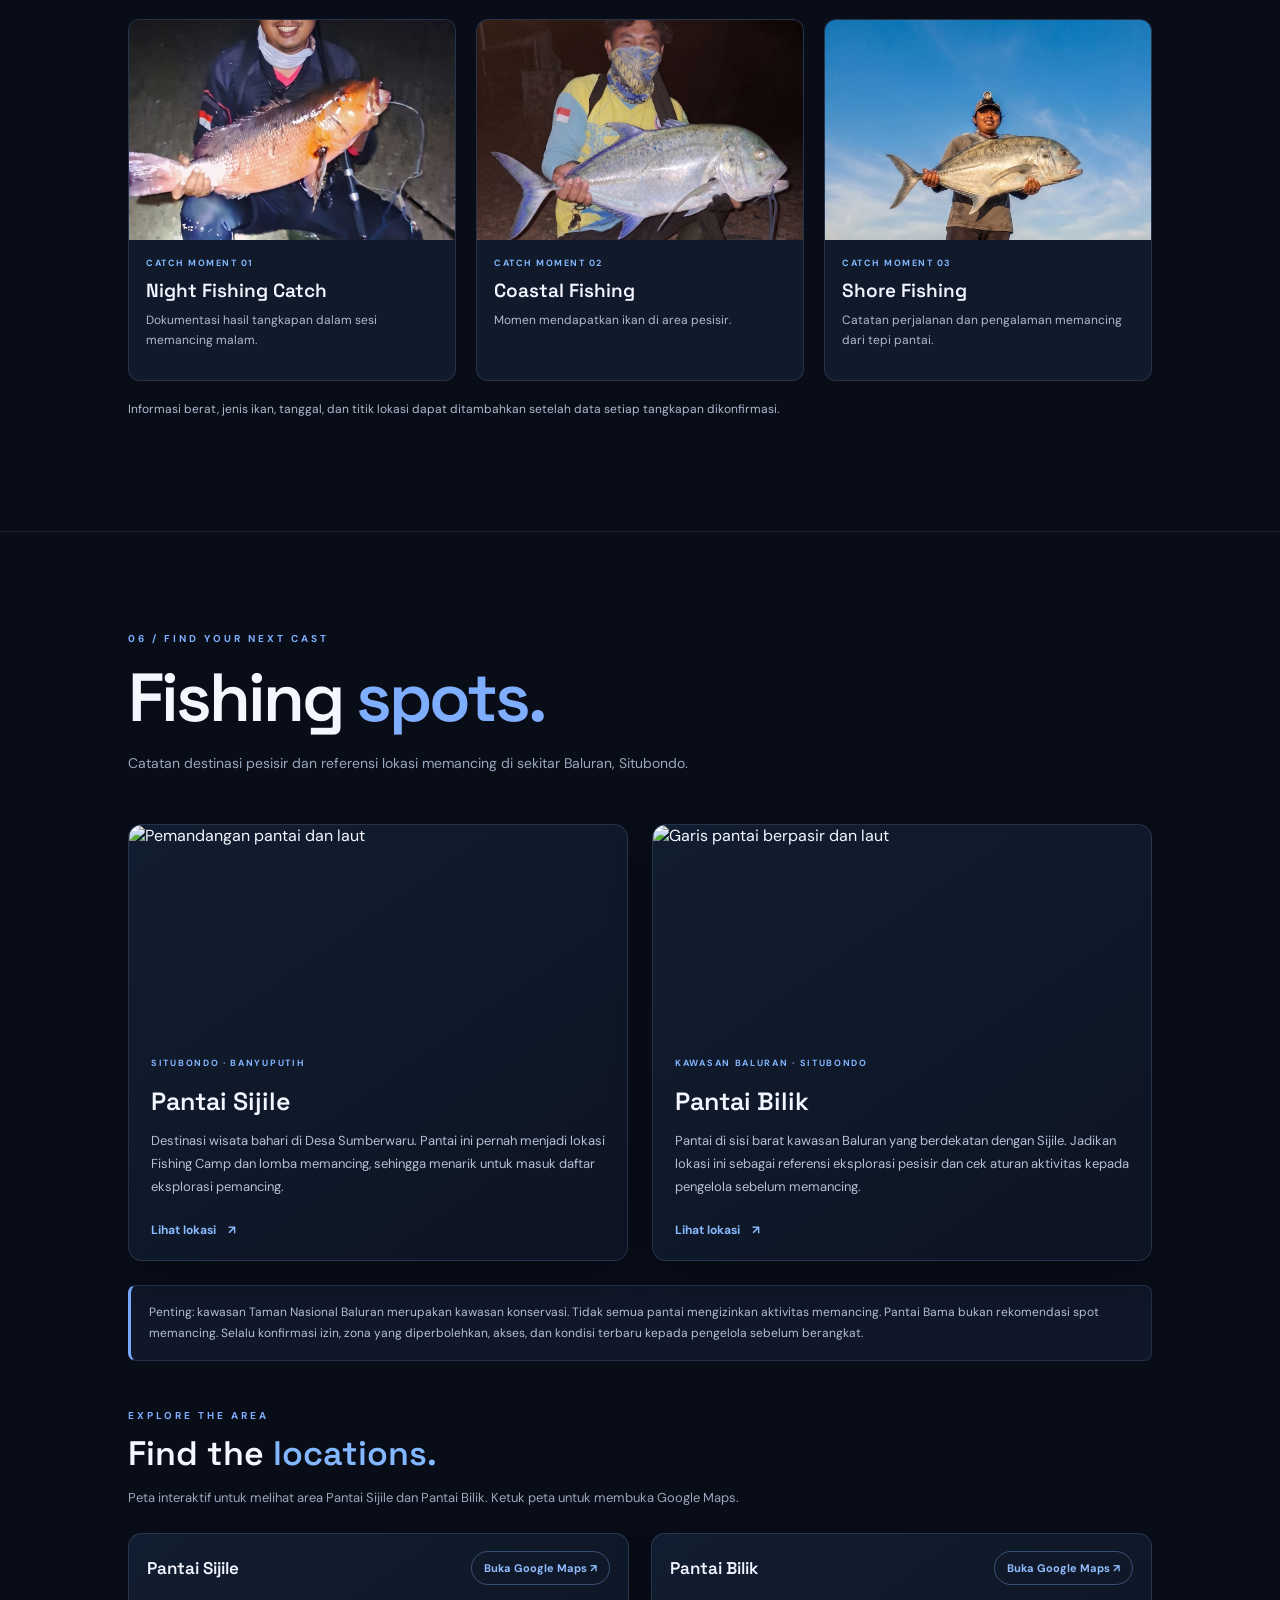
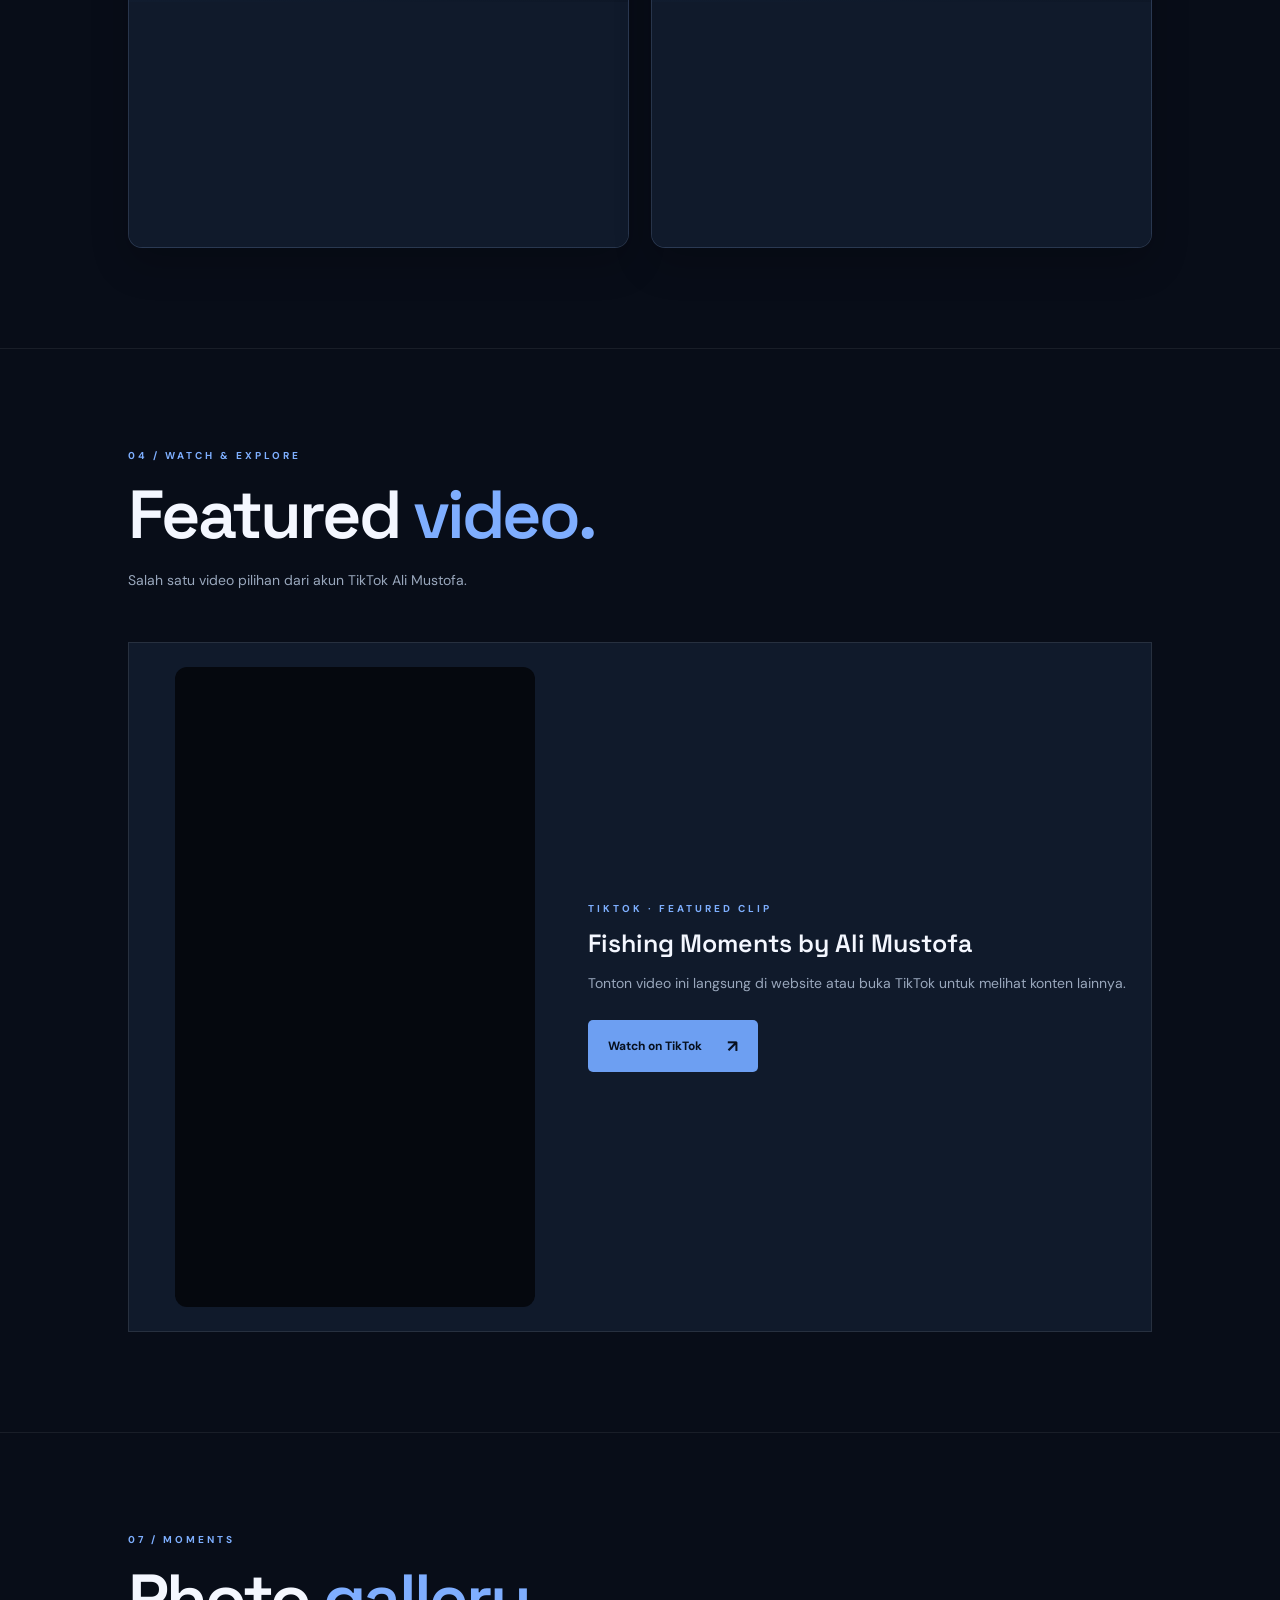
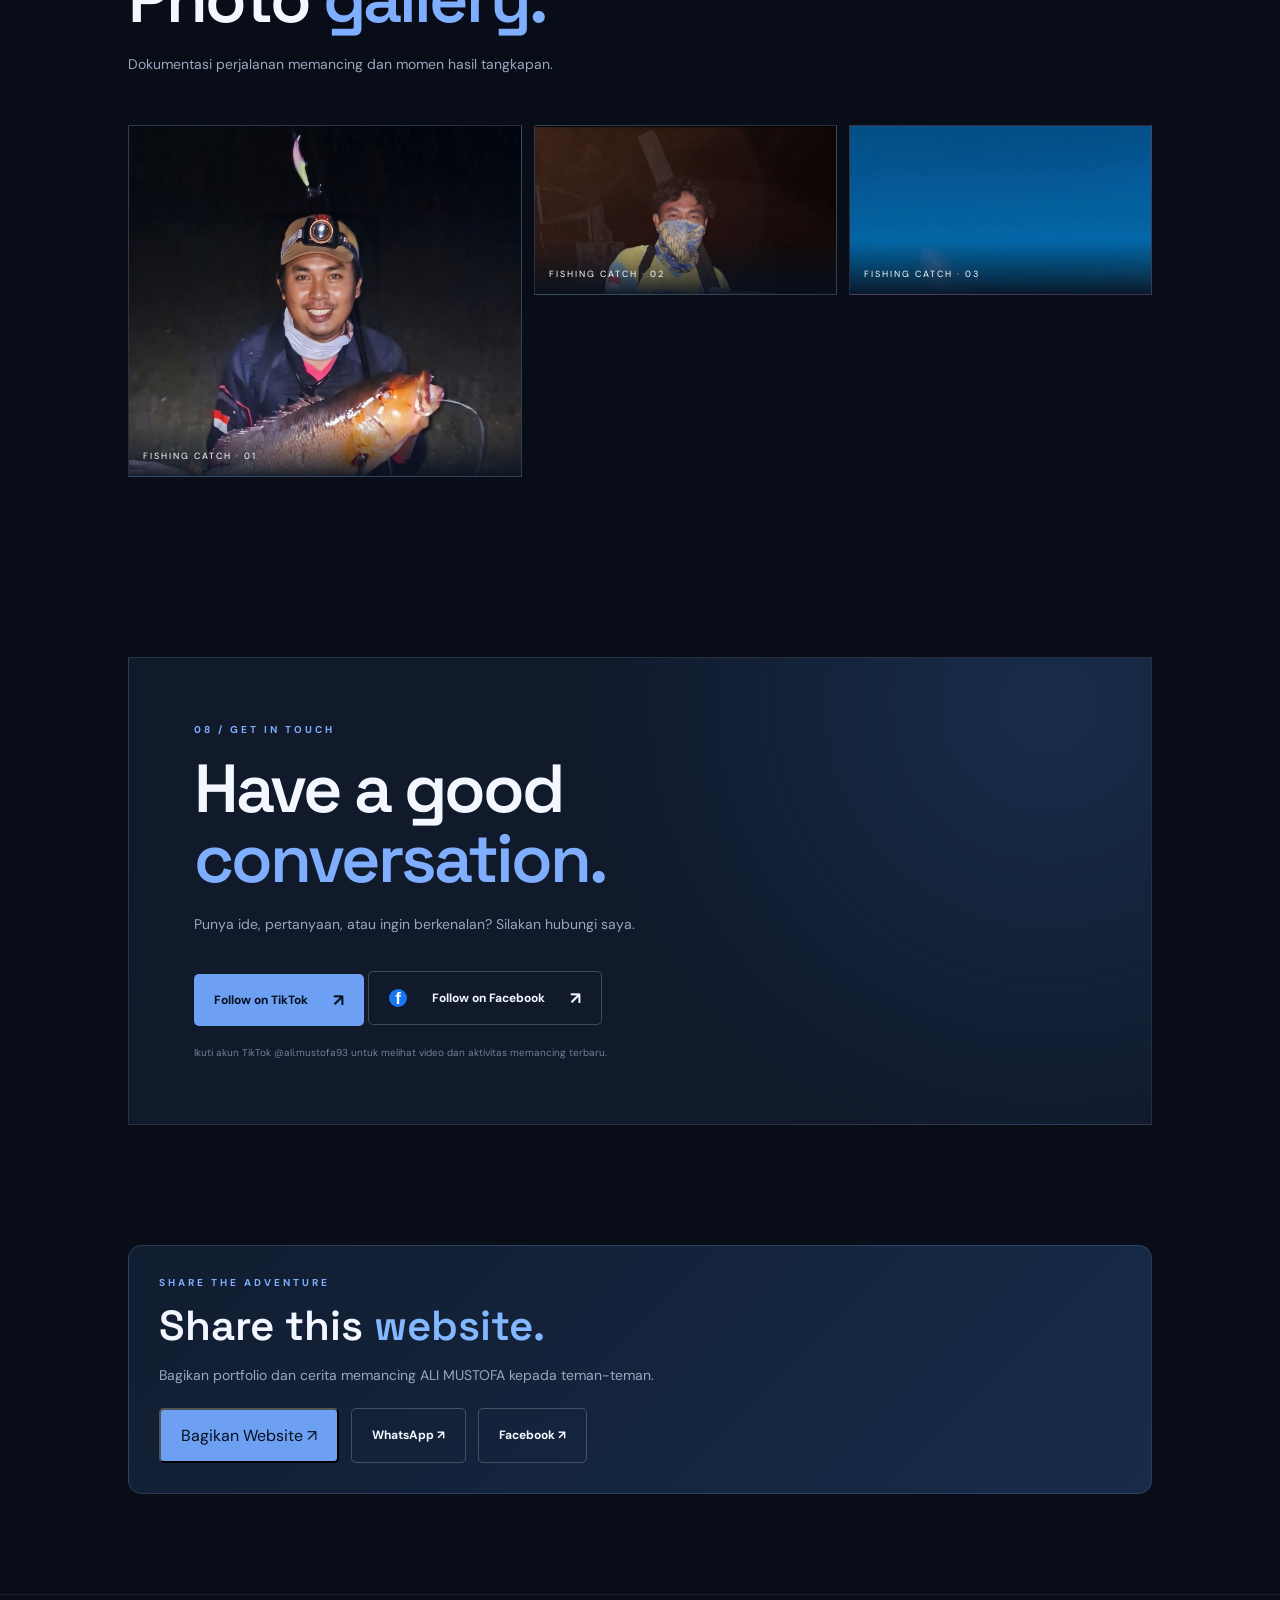
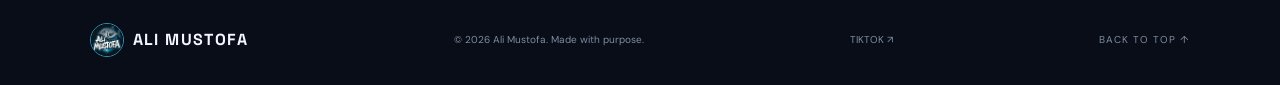
==== commit 7611a227: "Add files via upload" ====
--- a/index.html
+++ b/index.html
@@ -86,15 +86,15 @@
         <p class="muted">Beberapa momen hasil tangkapan dari perjalanan memancing Ali Mustofa.</p>
       </div>
       <div class="catch-grid">
-        <article class="catch-card reveal">
+        <article class="catch-card reveal catch-open" tabindex="0" role="button" aria-label="Lihat detail foto hasil tangkapan 1" data-title="Night Fishing Catch" data-description="Dokumentasi hasil tangkapan dalam sesi memancing malam." data-image="fishing-catch-01.jpg">
           <img src="fishing-catch-01.jpg" alt="Momen hasil tangkapan ikan saat memancing" loading="lazy">
           <div class="catch-info"><p class="eyebrow">CATCH MOMENT 01</p><h3>Night Fishing Catch</h3><p>Dokumentasi hasil tangkapan dalam sesi memancing malam.</p></div>
         </article>
-        <article class="catch-card reveal">
+        <article class="catch-card reveal catch-open" tabindex="0" role="button" aria-label="Lihat detail foto hasil tangkapan 2" data-title="Coastal Fishing" data-description="Momen mendapatkan ikan di area pesisir." data-image="fishing-catch-02.jpg">
           <img src="fishing-catch-02.jpg" alt="Hasil tangkapan ikan di pesisir" loading="lazy">
           <div class="catch-info"><p class="eyebrow">CATCH MOMENT 02</p><h3>Coastal Fishing</h3><p>Momen mendapatkan ikan di area pesisir.</p></div>
         </article>
-        <article class="catch-card reveal">
+        <article class="catch-card reveal catch-open" tabindex="0" role="button" aria-label="Lihat detail foto hasil tangkapan 3" data-title="Shore Fishing" data-description="Catatan perjalanan dan pengalaman memancing dari tepi pantai." data-image="fishing-catch-03.jpg">
           <img src="fishing-catch-03.jpg" alt="Dokumentasi hasil memancing di pantai" loading="lazy">
           <div class="catch-info"><p class="eyebrow">CATCH MOMENT 03</p><h3>Shore Fishing</h3><p>Catatan perjalanan dan pengalaman memancing dari tepi pantai.</p></div>
         </article>
@@ -147,6 +147,28 @@
       <p class="contact-note">Ikuti akun TikTok @ali.mustofa93 untuk melihat video dan aktivitas memancing terbaru.</p></div>
     </section>
   </main>
+
+    <section class="section share-section" aria-label="Bagikan website">
+      <div class="share-box">
+        <p class="eyebrow">SHARE THE ADVENTURE</p>
+        <h2>Share this <span>website.</span></h2>
+        <p class="muted">Bagikan portfolio dan cerita memancing ALI MUSTOFA kepada teman-teman.</p>
+        <div class="share-actions">
+          <button class="btn primary" id="native-share" type="button">Bagikan Website ↗</button>
+          <a class="btn secondary" href="https://wa.me/?text=https%3A%2F%2Ffelyn95.github.io%2Fali-mustofa%2F" target="_blank" rel="noopener noreferrer">WhatsApp ↗</a>
+          <a class="btn secondary" href="https://www.facebook.com/sharer/sharer.php?u=https%3A%2F%2Ffelyn95.github.io%2Fali-mustofa%2F" target="_blank" rel="noopener noreferrer">Facebook ↗</a>
+        </div>
+      </div>
+    </section>
+    <div class="catch-modal" id="catch-modal" aria-hidden="true">
+      <div class="catch-modal-backdrop" data-close-modal></div>
+      <div class="catch-modal-dialog" role="dialog" aria-modal="true" aria-labelledby="catch-modal-title">
+        <button class="catch-modal-close" type="button" aria-label="Tutup" data-close-modal>×</button>
+        <img id="catch-modal-image" src="" alt="">
+        <div class="catch-modal-copy"><p class="eyebrow">FISHING CATCH DETAIL</p><h2 id="catch-modal-title"></h2><p id="catch-modal-description"></p><p class="catch-modal-hint">Detail jenis ikan, berat, tanggal, dan lokasi dapat dilengkapi setelah datanya dikonfirmasi.</p></div>
+      </div>
+    </div>
+
   <footer><a class="brand" href="#home"><img src="ali-mustofa-logo.jpg" alt="Logo Ali Mustofa"><span>ALI MUSTOFA</span></a><p>© <span id="year"></span> Ali Mustofa. Made with purpose.</p><a href="https://www.tiktok.com/@ali.mustofa93" target="_blank" rel="noopener noreferrer">TIKTOK ↗</a><a href="#home">BACK TO TOP ↑</a></footer>
   <script src="script.js"></script>
 </body>
--- a/style.css
+++ b/style.css
@@ -107,3 +107,26 @@
 .facebook-link .social-mark{display:inline-grid;place-items:center;width:18px;height:18px;border-radius:50%;background:#1877f2;color:white;font-weight:800;font-family:Arial,sans-serif}
 @media(max-width:650px){.catch-grid{grid-template-columns:1fr}.catch-card{display:grid;grid-template-columns:38% 1fr}.catch-card img{height:100%;min-height:150px}.catch-info{padding:14px}.catch-info h3{font-size:17px}}
 @media(max-width:390px){.catch-card{grid-template-columns:1fr}.catch-card img{height:190px;min-height:190px}}
+
+/* v16: catch photo lightbox and share tools */
+.catch-open{cursor:pointer;transition:transform .22s ease,border-color .22s ease}
+.catch-open:hover{transform:translateY(-4px);border-color:rgba(130,180,255,.55)}
+.catch-open:focus-visible{outline:2px solid #83b7ff;outline-offset:4px}
+.share-section{padding-top:10px}
+.share-box{padding:30px;background:linear-gradient(135deg,#111d30,#172b49);border:1px solid rgba(145,177,224,.2);border-radius:14px}
+.share-box h2{font:600 clamp(28px,5vw,42px) "Space Grotesk";margin:8px 0 12px;color:#f3f6ff}
+.share-box h2 span{color:#83b7ff}
+.share-box .muted{max-width:620px;line-height:1.7}
+.share-actions{display:flex;flex-wrap:wrap;gap:12px;margin-top:20px}
+.share-actions button{font:inherit;cursor:pointer}
+.catch-modal{position:fixed;inset:0;z-index:9999;display:none;align-items:center;justify-content:center;padding:20px}
+.catch-modal.open{display:flex}
+.catch-modal-backdrop{position:absolute;inset:0;background:rgba(2,6,14,.88);backdrop-filter:blur(7px)}
+.catch-modal-dialog{position:relative;z-index:1;width:min(760px,100%);max-height:90vh;overflow:auto;background:#101a2b;border:1px solid rgba(145,177,224,.25);border-radius:14px;box-shadow:0 25px 80px #0009}
+.catch-modal-dialog>img{display:block;width:100%;max-height:65vh;object-fit:contain;background:#070d18}
+.catch-modal-copy{padding:22px}
+.catch-modal-copy h2{font:600 26px "Space Grotesk";margin:6px 0 10px;color:#f3f6ff}
+.catch-modal-copy p{color:#b4c0d3;line-height:1.7;font-size:13px}
+.catch-modal-copy .catch-modal-hint{font-size:11px;color:#8291a8}
+.catch-modal-close{position:absolute;top:10px;right:10px;width:40px;height:40px;border:0;border-radius:50%;background:#0b1220;color:white;font-size:27px;cursor:pointer}
+@media(max-width:650px){.share-box{padding:22px}.share-actions{flex-direction:column;align-items:stretch}.share-actions .btn{justify-content:center}.catch-modal{padding:12px}.catch-modal-dialog>img{max-height:58vh}}
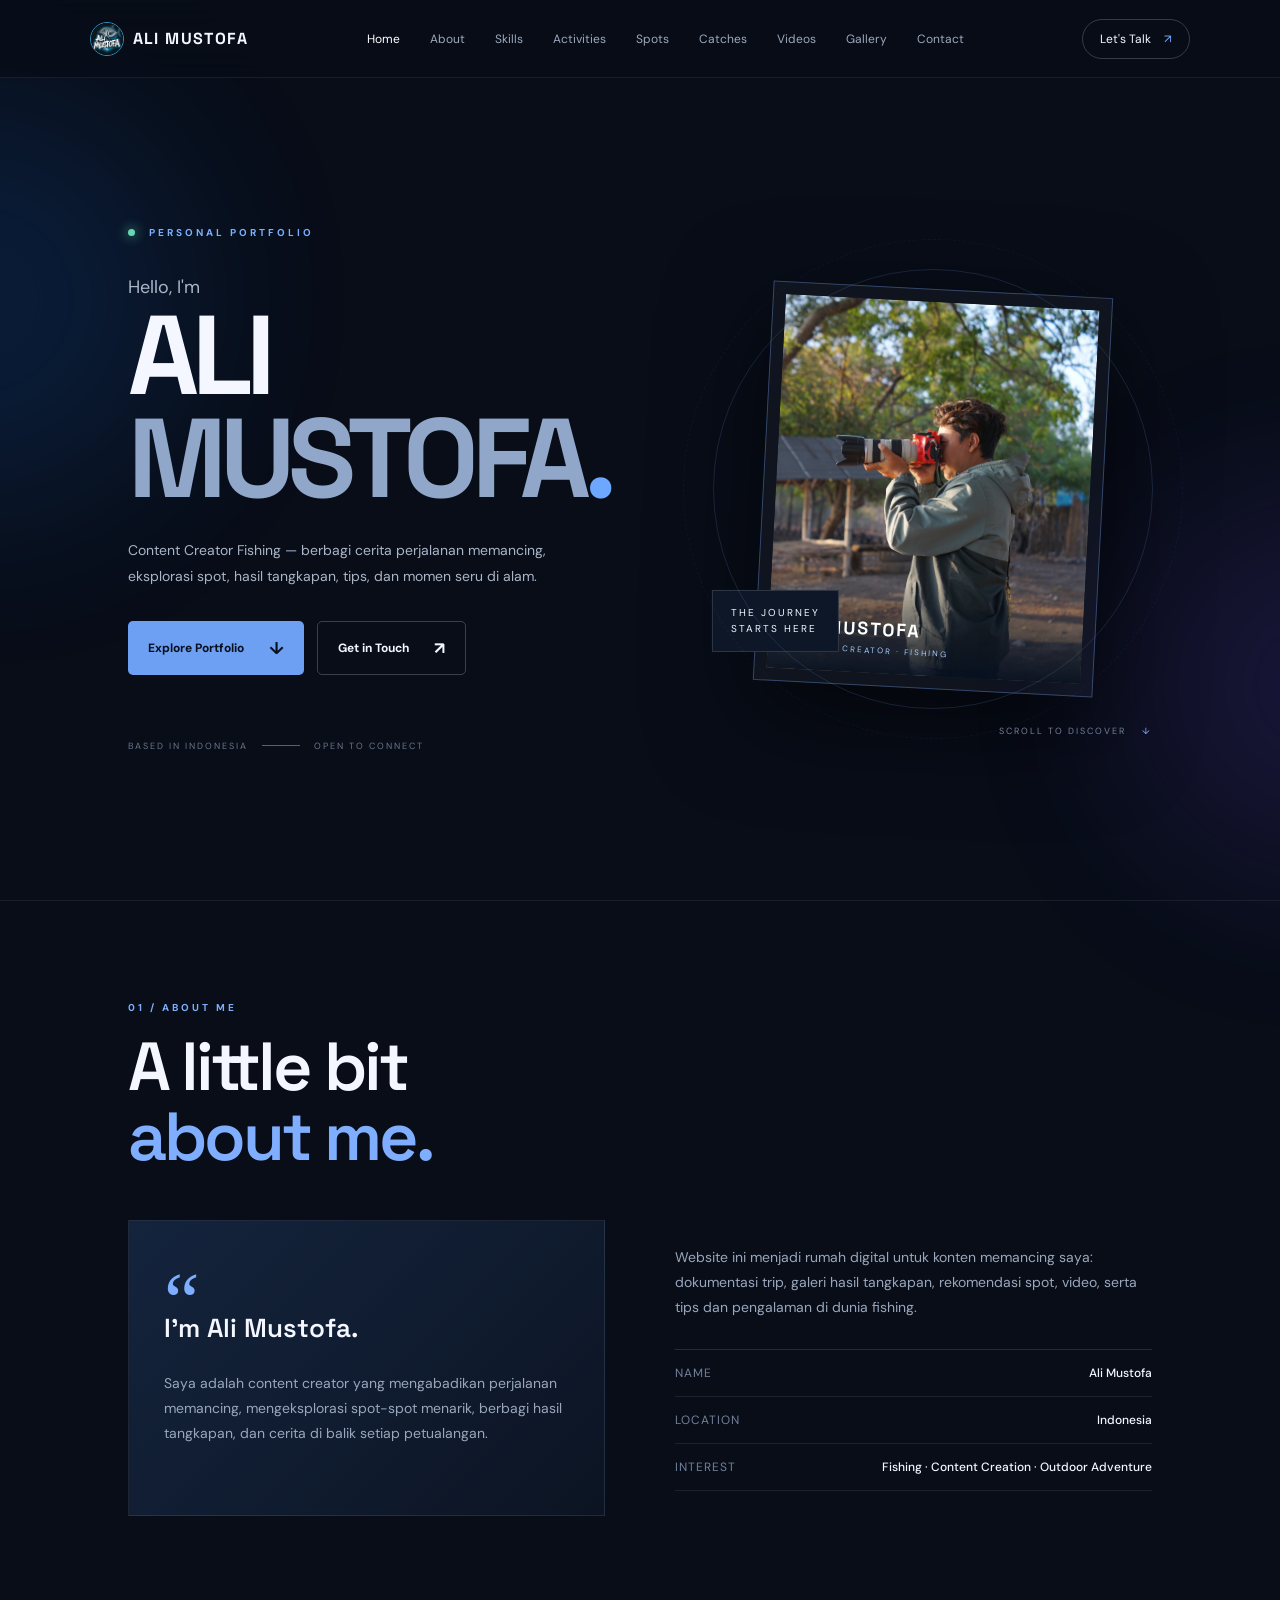
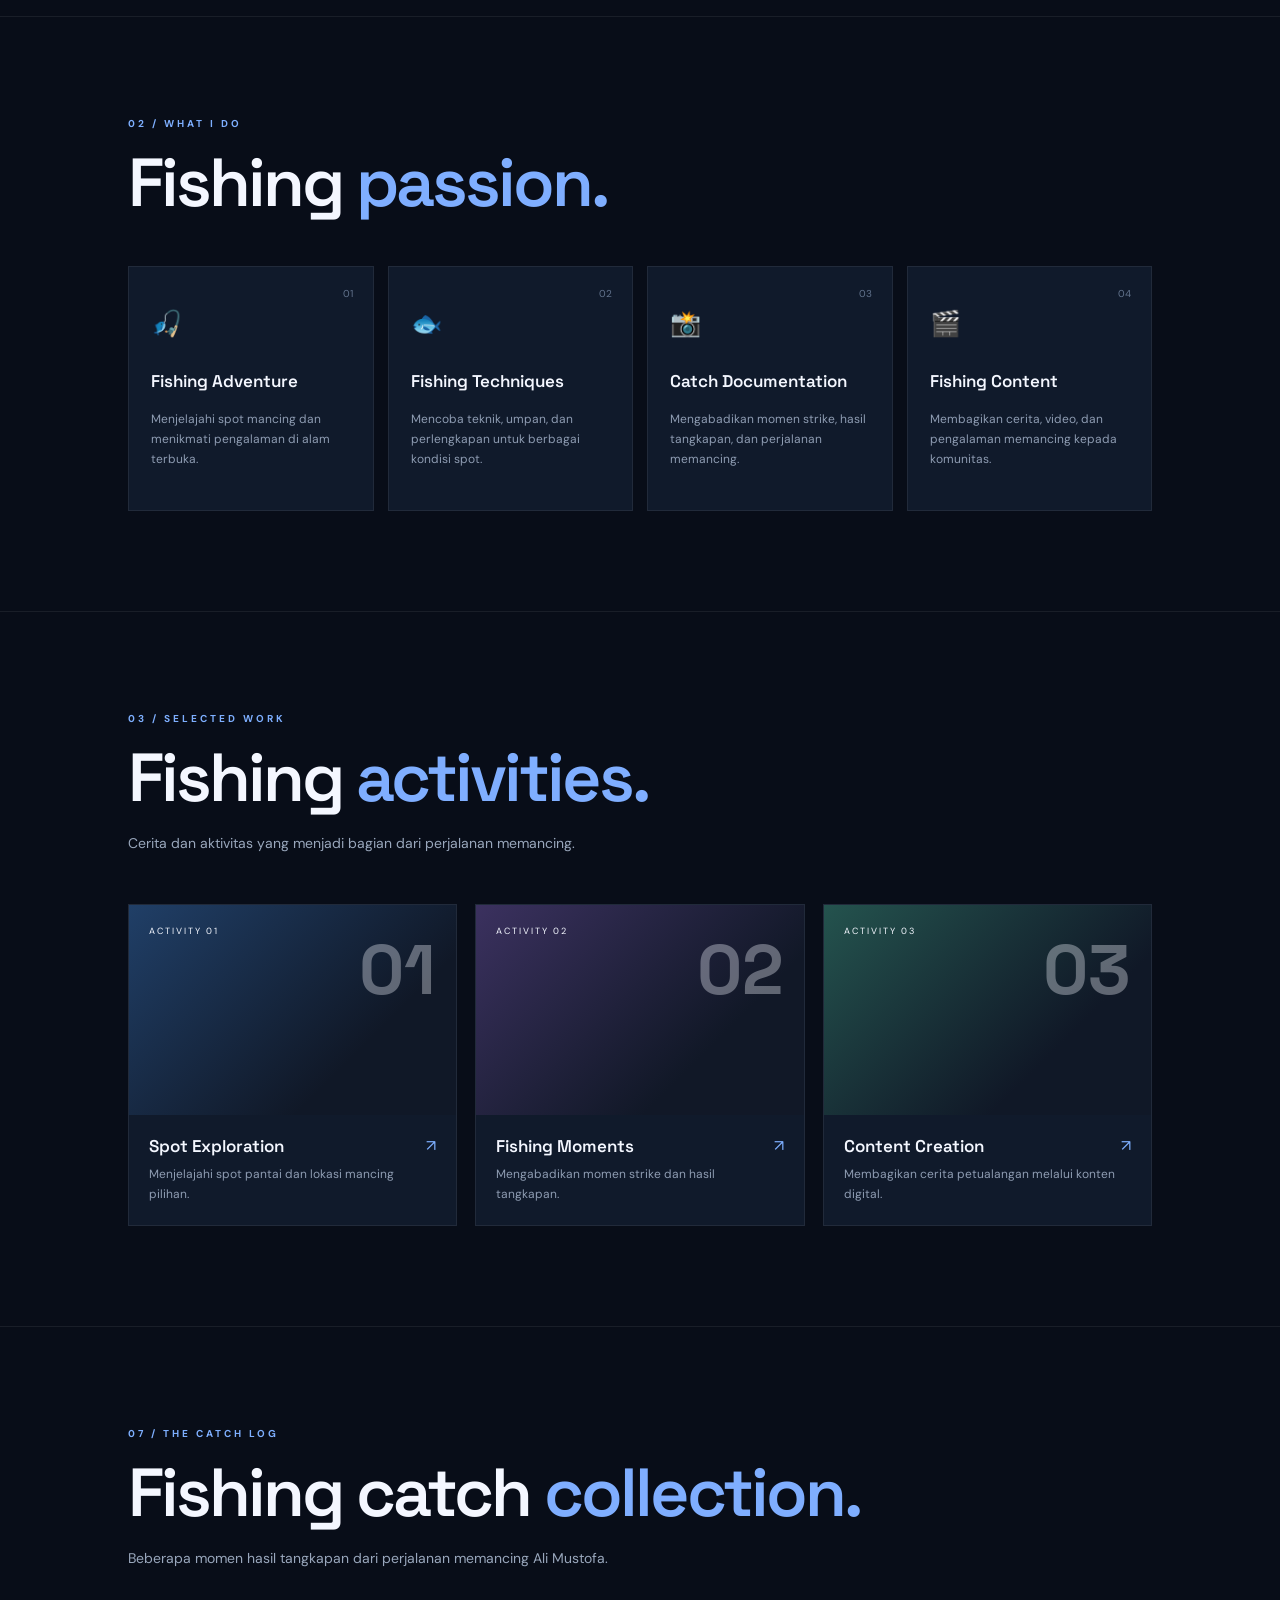
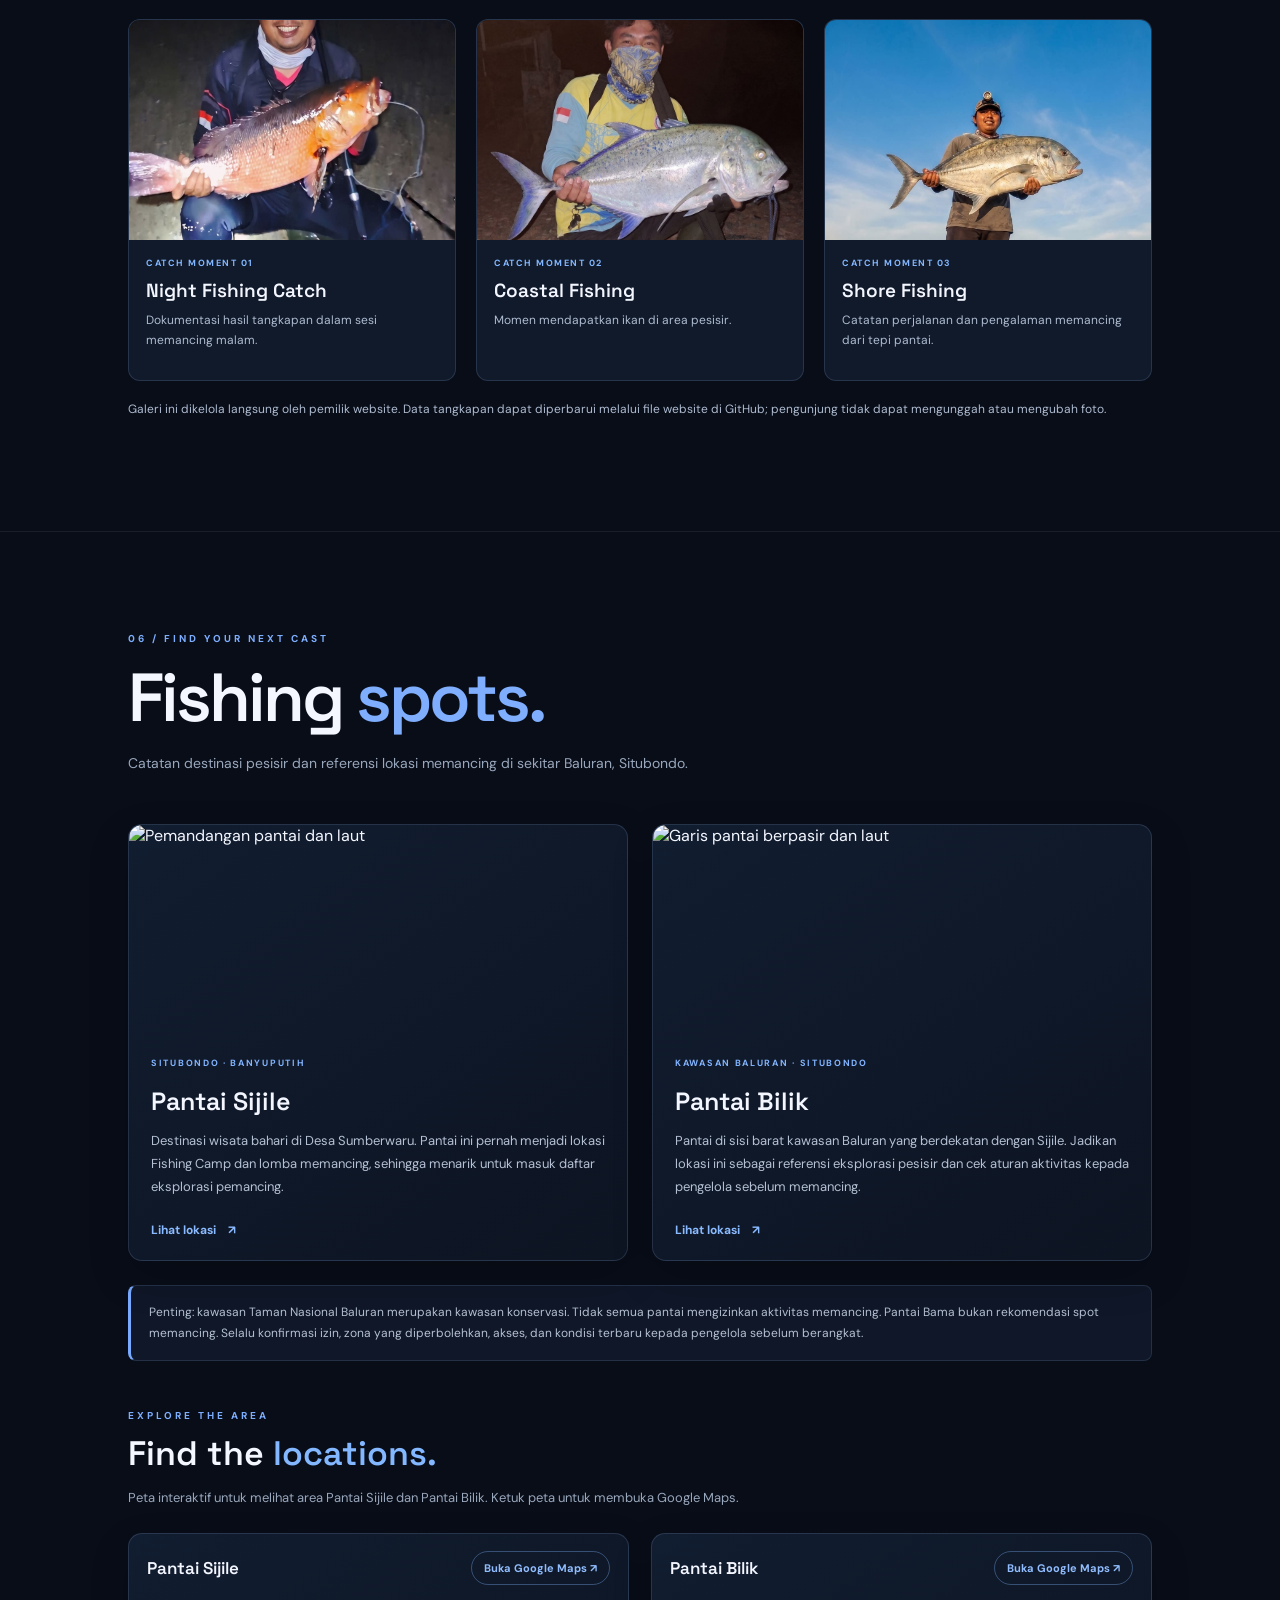
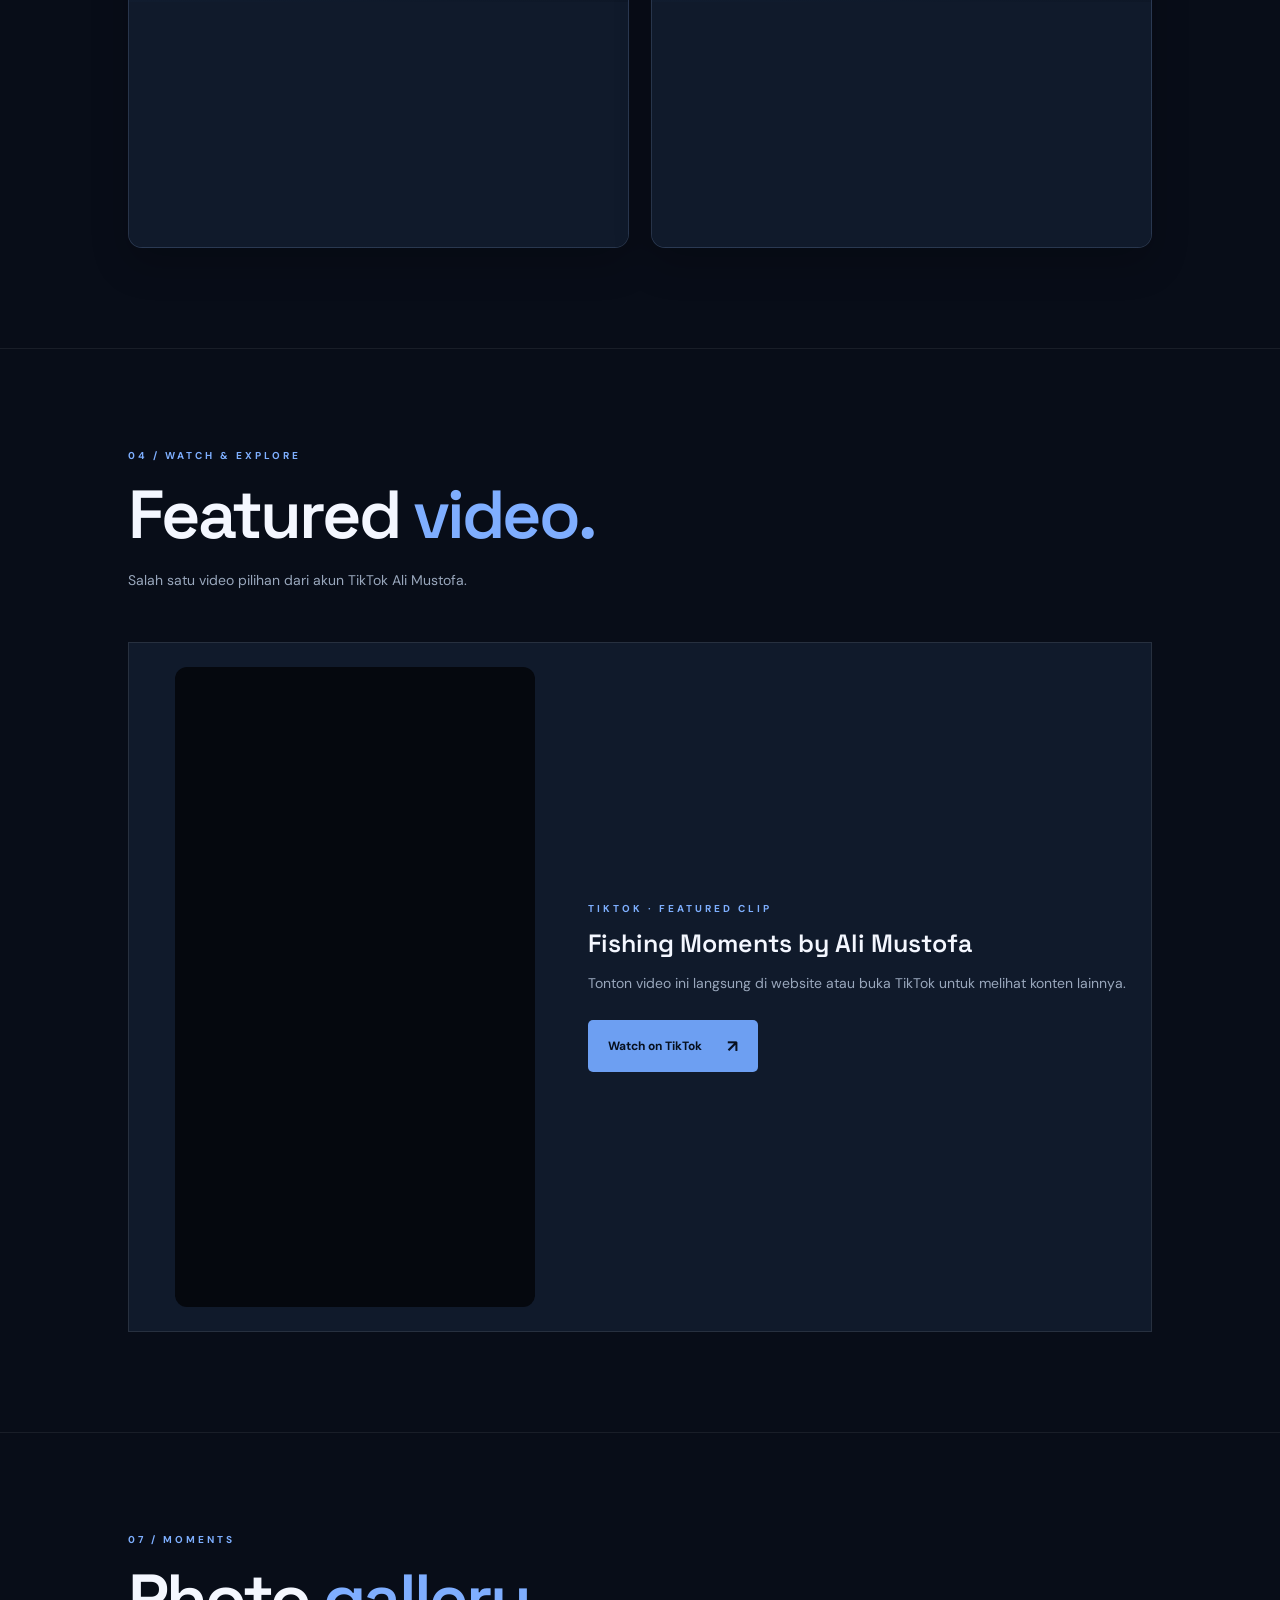
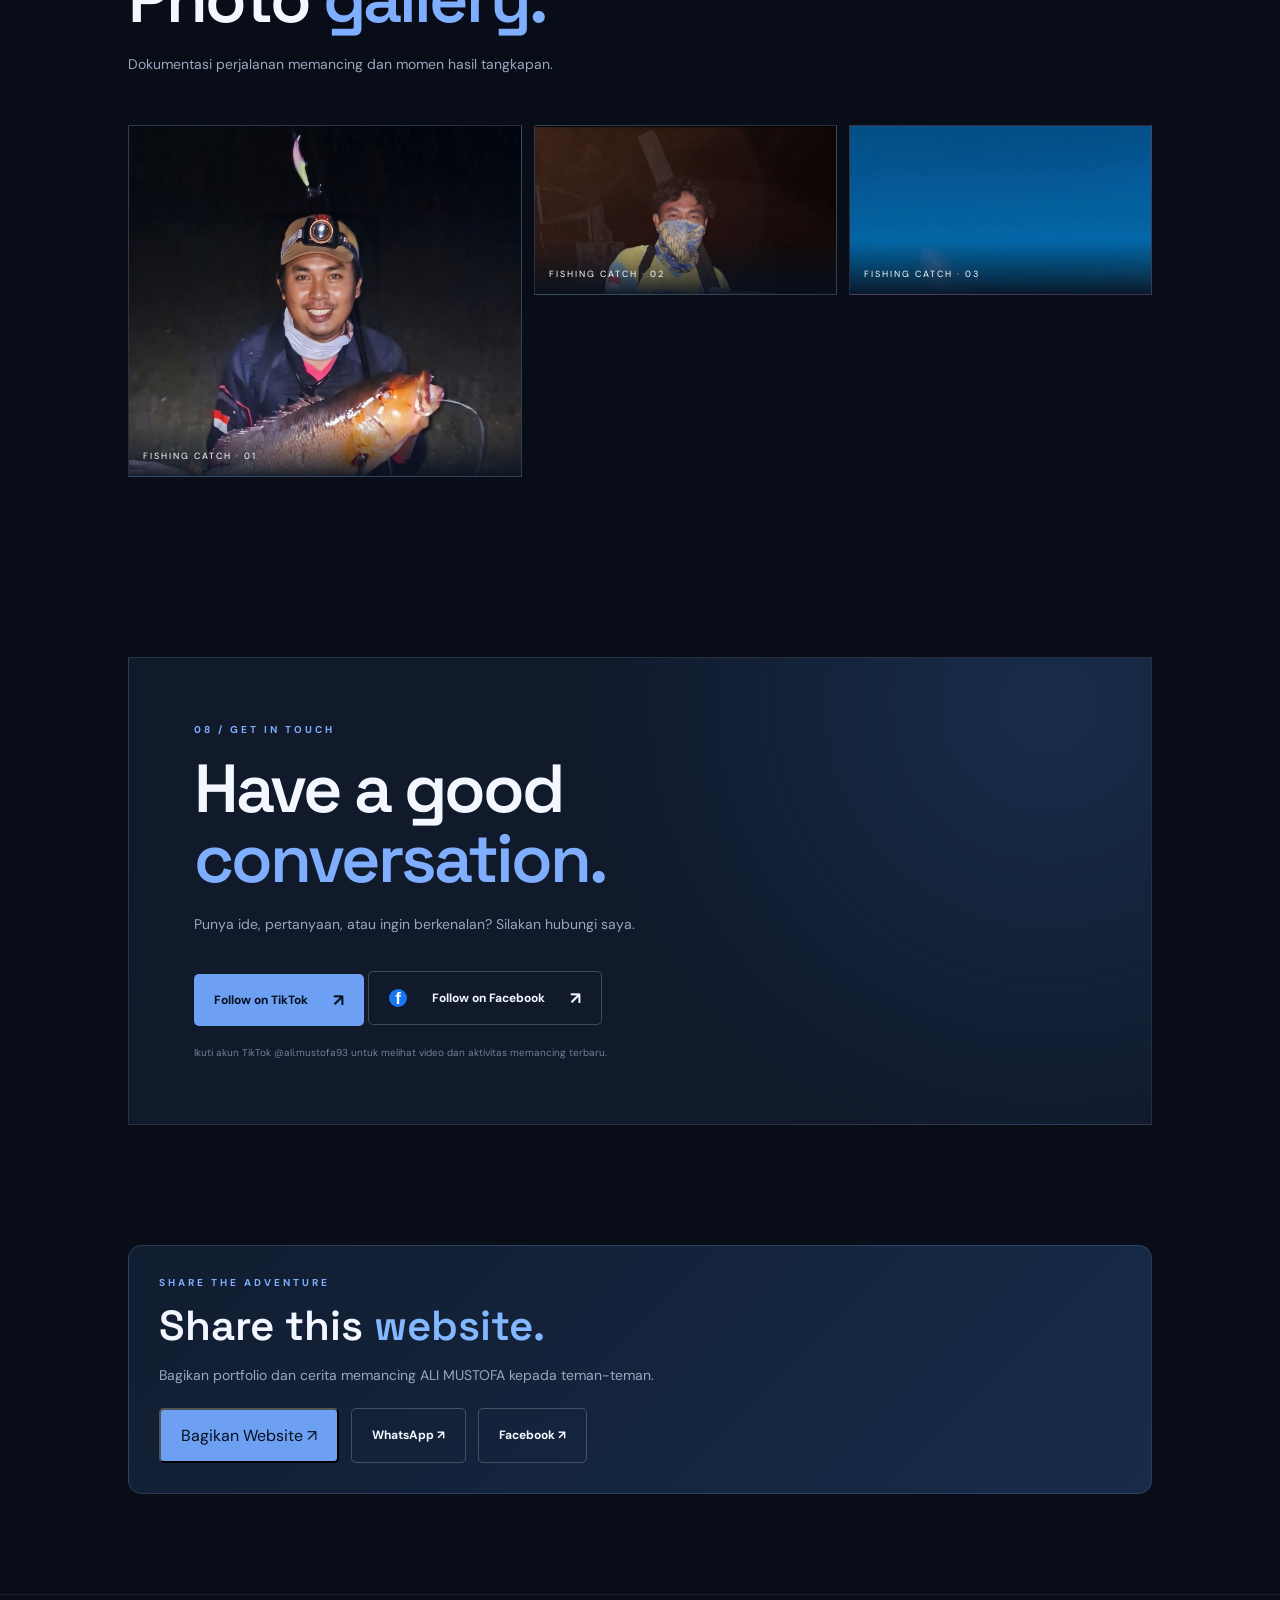
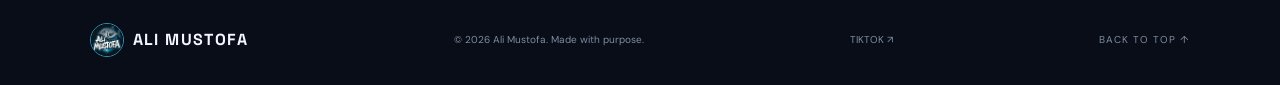
==== commit 54463eb9: "Add files via upload" ====
--- a/index.html
+++ b/index.html
@@ -86,20 +86,20 @@
         <p class="muted">Beberapa momen hasil tangkapan dari perjalanan memancing Ali Mustofa.</p>
       </div>
       <div class="catch-grid">
-        <article class="catch-card reveal catch-open" tabindex="0" role="button" aria-label="Lihat detail foto hasil tangkapan 1" data-title="Night Fishing Catch" data-description="Dokumentasi hasil tangkapan dalam sesi memancing malam." data-image="fishing-catch-01.jpg">
+        <article class="catch-card reveal catch-open" tabindex="0" role="button" aria-label="Lihat detail foto hasil tangkapan 1" data-title="Night Fishing Catch" data-description="Dokumentasi hasil tangkapan dalam sesi memancing malam." data-image="fishing-catch-01.jpg" data-species="" data-weight="" data-date="" data-location="" data-technique="" data-bait="">
           <img src="fishing-catch-01.jpg" alt="Momen hasil tangkapan ikan saat memancing" loading="lazy">
           <div class="catch-info"><p class="eyebrow">CATCH MOMENT 01</p><h3>Night Fishing Catch</h3><p>Dokumentasi hasil tangkapan dalam sesi memancing malam.</p></div>
         </article>
-        <article class="catch-card reveal catch-open" tabindex="0" role="button" aria-label="Lihat detail foto hasil tangkapan 2" data-title="Coastal Fishing" data-description="Momen mendapatkan ikan di area pesisir." data-image="fishing-catch-02.jpg">
+        <article class="catch-card reveal catch-open" tabindex="0" role="button" aria-label="Lihat detail foto hasil tangkapan 2" data-title="Coastal Fishing" data-description="Momen mendapatkan ikan di area pesisir." data-image="fishing-catch-02.jpg" data-species="" data-weight="" data-date="" data-location="" data-technique="" data-bait="">
           <img src="fishing-catch-02.jpg" alt="Hasil tangkapan ikan di pesisir" loading="lazy">
           <div class="catch-info"><p class="eyebrow">CATCH MOMENT 02</p><h3>Coastal Fishing</h3><p>Momen mendapatkan ikan di area pesisir.</p></div>
         </article>
-        <article class="catch-card reveal catch-open" tabindex="0" role="button" aria-label="Lihat detail foto hasil tangkapan 3" data-title="Shore Fishing" data-description="Catatan perjalanan dan pengalaman memancing dari tepi pantai." data-image="fishing-catch-03.jpg">
+        <article class="catch-card reveal catch-open" tabindex="0" role="button" aria-label="Lihat detail foto hasil tangkapan 3" data-title="Shore Fishing" data-description="Catatan perjalanan dan pengalaman memancing dari tepi pantai." data-image="fishing-catch-03.jpg" data-species="" data-weight="" data-date="" data-location="" data-technique="" data-bait="">
           <img src="fishing-catch-03.jpg" alt="Dokumentasi hasil memancing di pantai" loading="lazy">
           <div class="catch-info"><p class="eyebrow">CATCH MOMENT 03</p><h3>Shore Fishing</h3><p>Catatan perjalanan dan pengalaman memancing dari tepi pantai.</p></div>
         </article>
       </div>
-      <p class="catch-note">Informasi berat, jenis ikan, tanggal, dan titik lokasi dapat ditambahkan setelah data setiap tangkapan dikonfirmasi.</p>
+      <p class="catch-note">Galeri ini dikelola langsung oleh pemilik website. Data tangkapan dapat diperbarui melalui file website di GitHub; pengunjung tidak dapat mengunggah atau mengubah foto.</p>
     </section>
 
     <section class="section content-section" id="spots">
@@ -165,7 +165,7 @@
       <div class="catch-modal-dialog" role="dialog" aria-modal="true" aria-labelledby="catch-modal-title">
         <button class="catch-modal-close" type="button" aria-label="Tutup" data-close-modal>×</button>
         <img id="catch-modal-image" src="" alt="">
-        <div class="catch-modal-copy"><p class="eyebrow">FISHING CATCH DETAIL</p><h2 id="catch-modal-title"></h2><p id="catch-modal-description"></p><p class="catch-modal-hint">Detail jenis ikan, berat, tanggal, dan lokasi dapat dilengkapi setelah datanya dikonfirmasi.</p></div>
+        <div class="catch-modal-copy"><p class="eyebrow">FISHING CATCH DETAIL</p><h2 id="catch-modal-title"></h2><p id="catch-modal-description"></p><dl class="catch-meta" id="catch-modal-meta"></dl><p class="catch-modal-hint">Informasi yang belum tersedia akan ditampilkan sebagai “Belum diisi”.</p></div>
       </div>
     </div>
 
--- a/style.css
+++ b/style.css
@@ -130,3 +130,12 @@
 .catch-modal-copy .catch-modal-hint{font-size:11px;color:#8291a8}
 .catch-modal-close{position:absolute;top:10px;right:10px;width:40px;height:40px;border:0;border-radius:50%;background:#0b1220;color:white;font-size:27px;cursor:pointer}
 @media(max-width:650px){.share-box{padding:22px}.share-actions{flex-direction:column;align-items:stretch}.share-actions .btn{justify-content:center}.catch-modal{padding:12px}.catch-modal-dialog>img{max-height:58vh}}
+
+
+/* v17: structured catch metadata in the detail modal */
+.catch-meta{display:grid;grid-template-columns:repeat(2,minmax(0,1fr));gap:10px;margin:18px 0 8px}
+.catch-meta>div{padding:12px 14px;background:#0b1422;border:1px solid rgba(145,177,224,.14);border-radius:9px;min-width:0}
+.catch-meta dt{font-size:9px;letter-spacing:1.3px;text-transform:uppercase;color:#83b7ff;margin-bottom:5px}
+.catch-meta dd{margin:0;color:#f3f6ff;font-size:13px;line-height:1.5;overflow-wrap:anywhere}
+.catch-modal-copy .catch-modal-hint{margin-top:15px}
+@media(max-width:480px){.catch-meta{grid-template-columns:1fr 1fr;gap:8px}.catch-meta>div{padding:10px}}
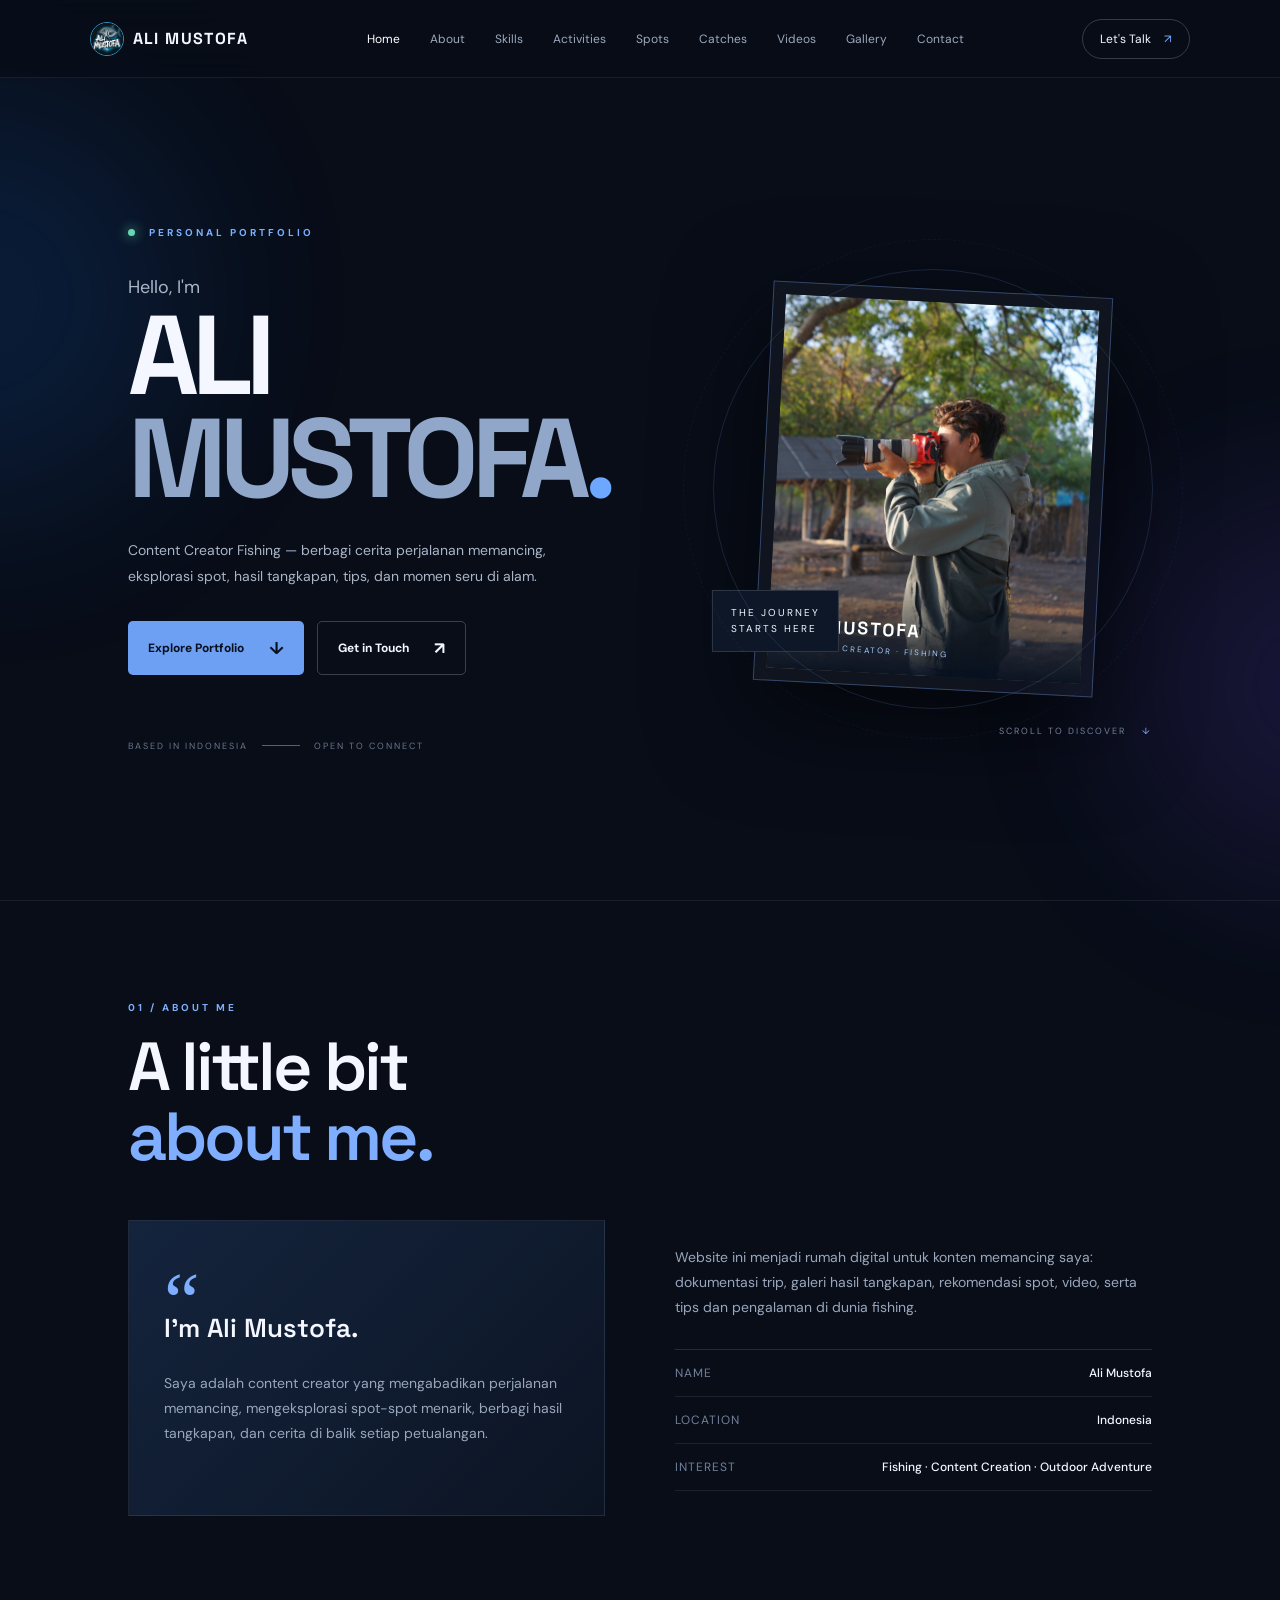
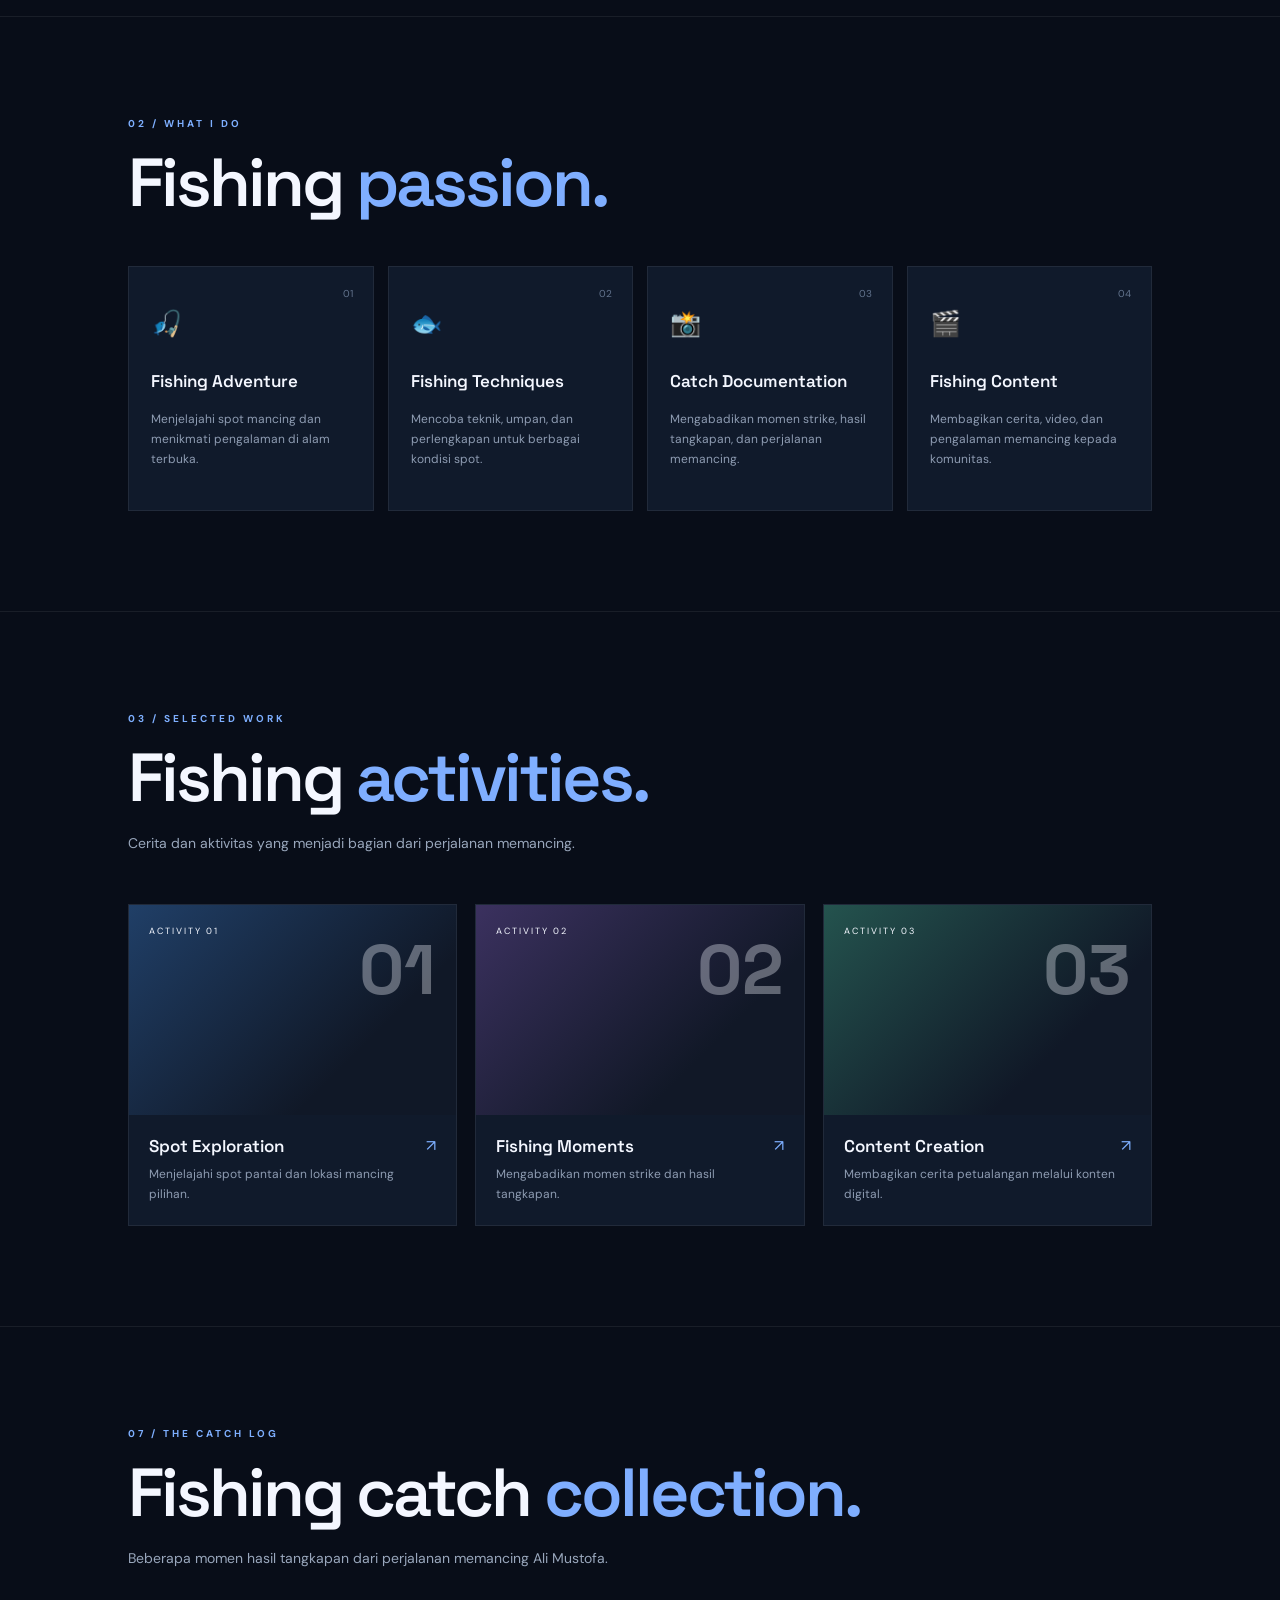
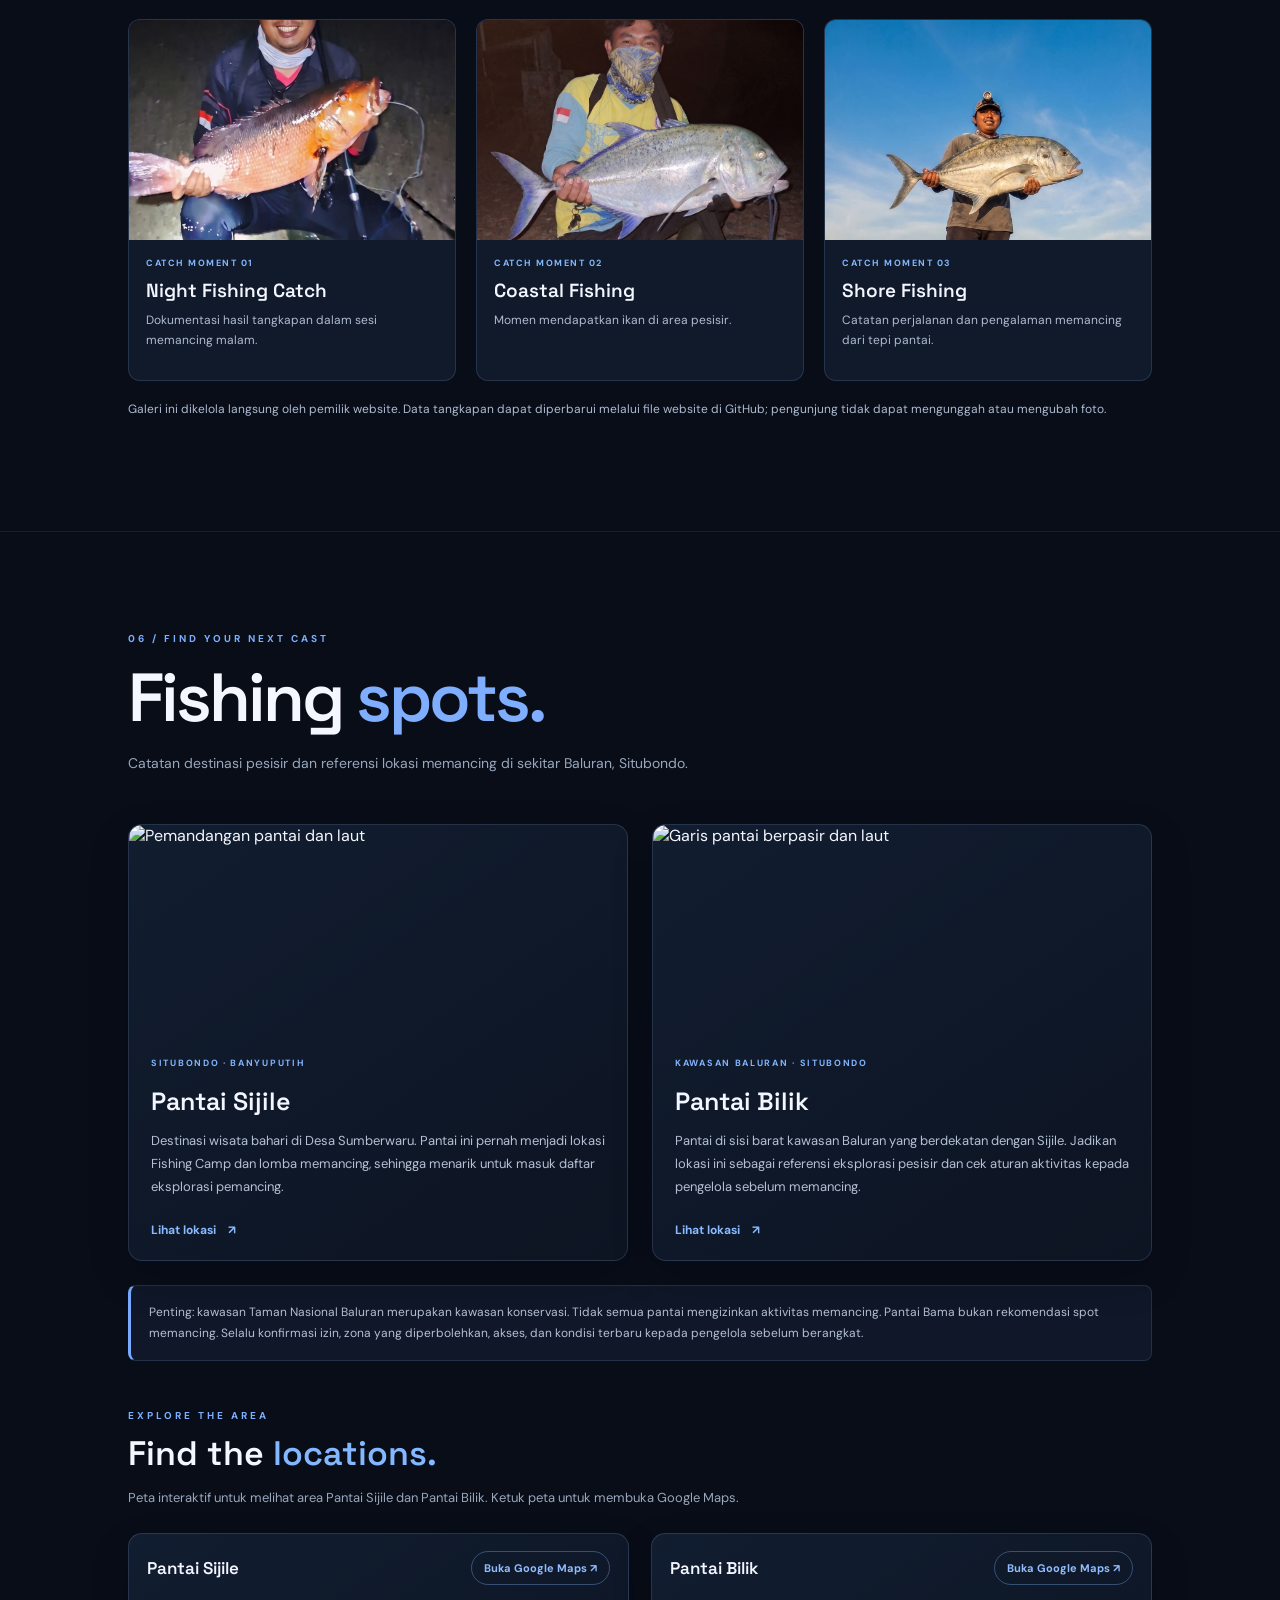
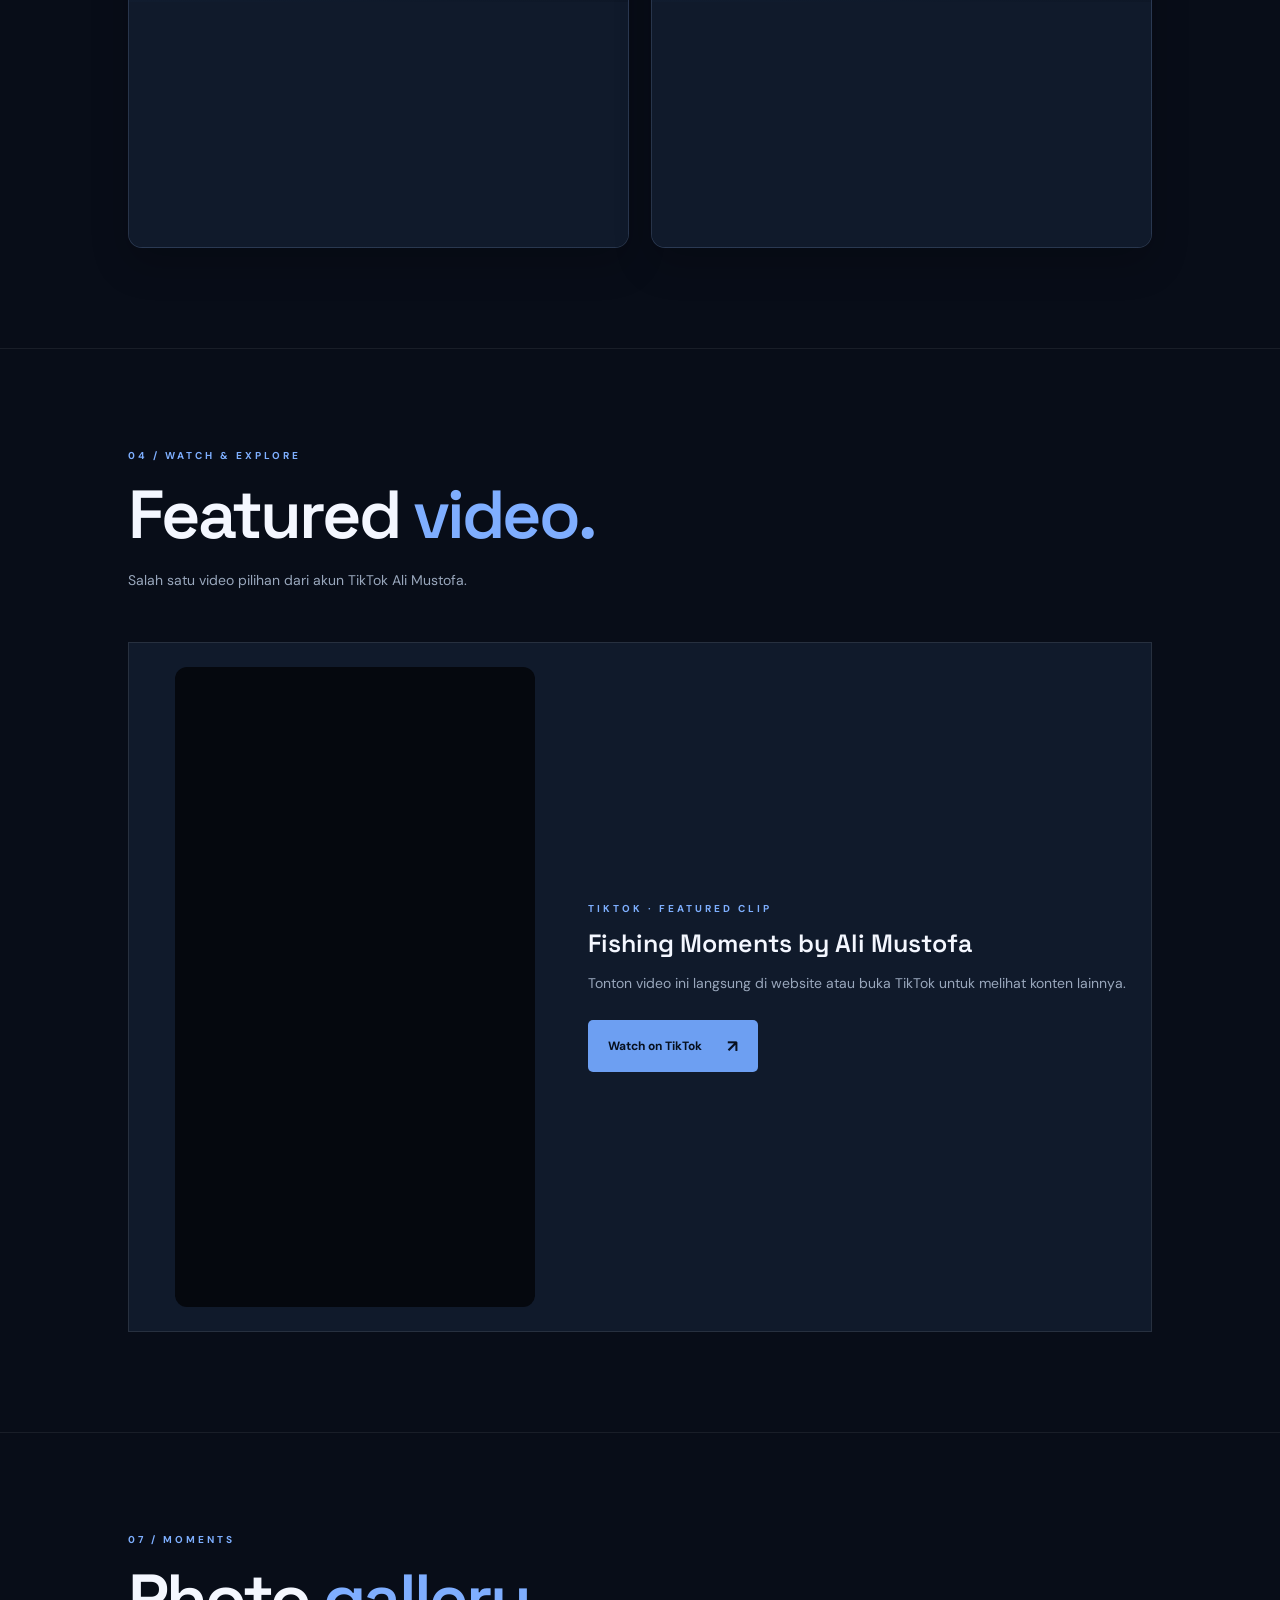
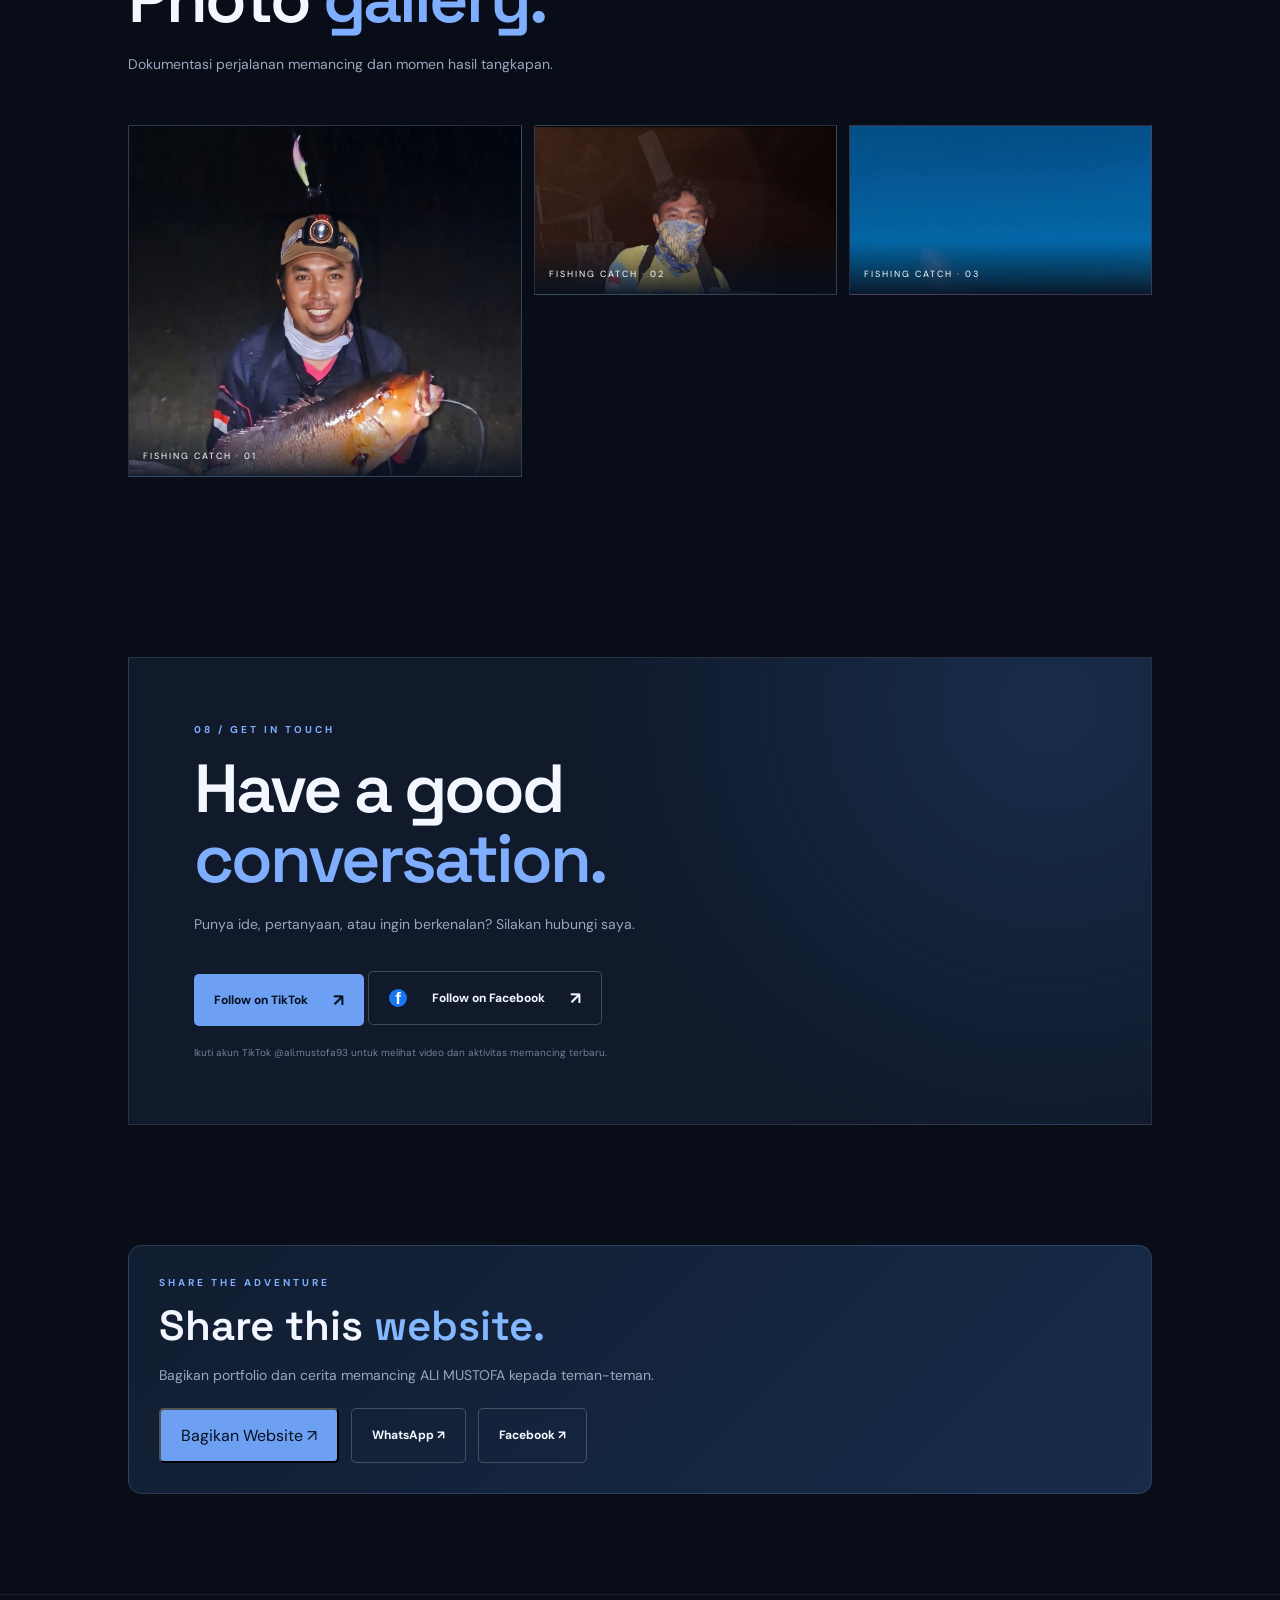
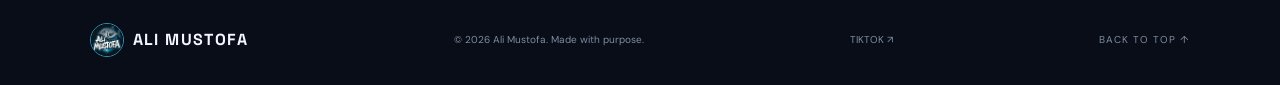
==== commit eebb065f: "Add files via upload" ====
--- a/index.html
+++ b/index.html
@@ -86,7 +86,7 @@
         <p class="muted">Beberapa momen hasil tangkapan dari perjalanan memancing Ali Mustofa.</p>
       </div>
       <div class="catch-grid">
-        <article class="catch-card reveal catch-open" tabindex="0" role="button" aria-label="Lihat detail foto hasil tangkapan 1" data-title="Night Fishing Catch" data-description="Dokumentasi hasil tangkapan dalam sesi memancing malam." data-image="fishing-catch-01.jpg" data-species="" data-weight="" data-date="" data-location="" data-technique="" data-bait="">
+        <article class="catch-card reveal catch-open" tabindex="0" role="button" aria-label="Lihat detail foto hasil tangkapan 1" data-title="Night Fishing Catch" data-description="Mangrove Jack seberat 8 kg, hasil sesi casting malam di Pantai Si Macan Baluran." data-image="fishing-catch-01.jpg" data-species="Mangrove Jack" data-weight="8 kg" data-date="02-08-2026" data-location="Pantai Si Macan Baluran" data-technique="Casting" data-bait="Minnow Heavy 40 gr">
           <img src="fishing-catch-01.jpg" alt="Momen hasil tangkapan ikan saat memancing" loading="lazy">
           <div class="catch-info"><p class="eyebrow">CATCH MOMENT 01</p><h3>Night Fishing Catch</h3><p>Dokumentasi hasil tangkapan dalam sesi memancing malam.</p></div>
         </article>
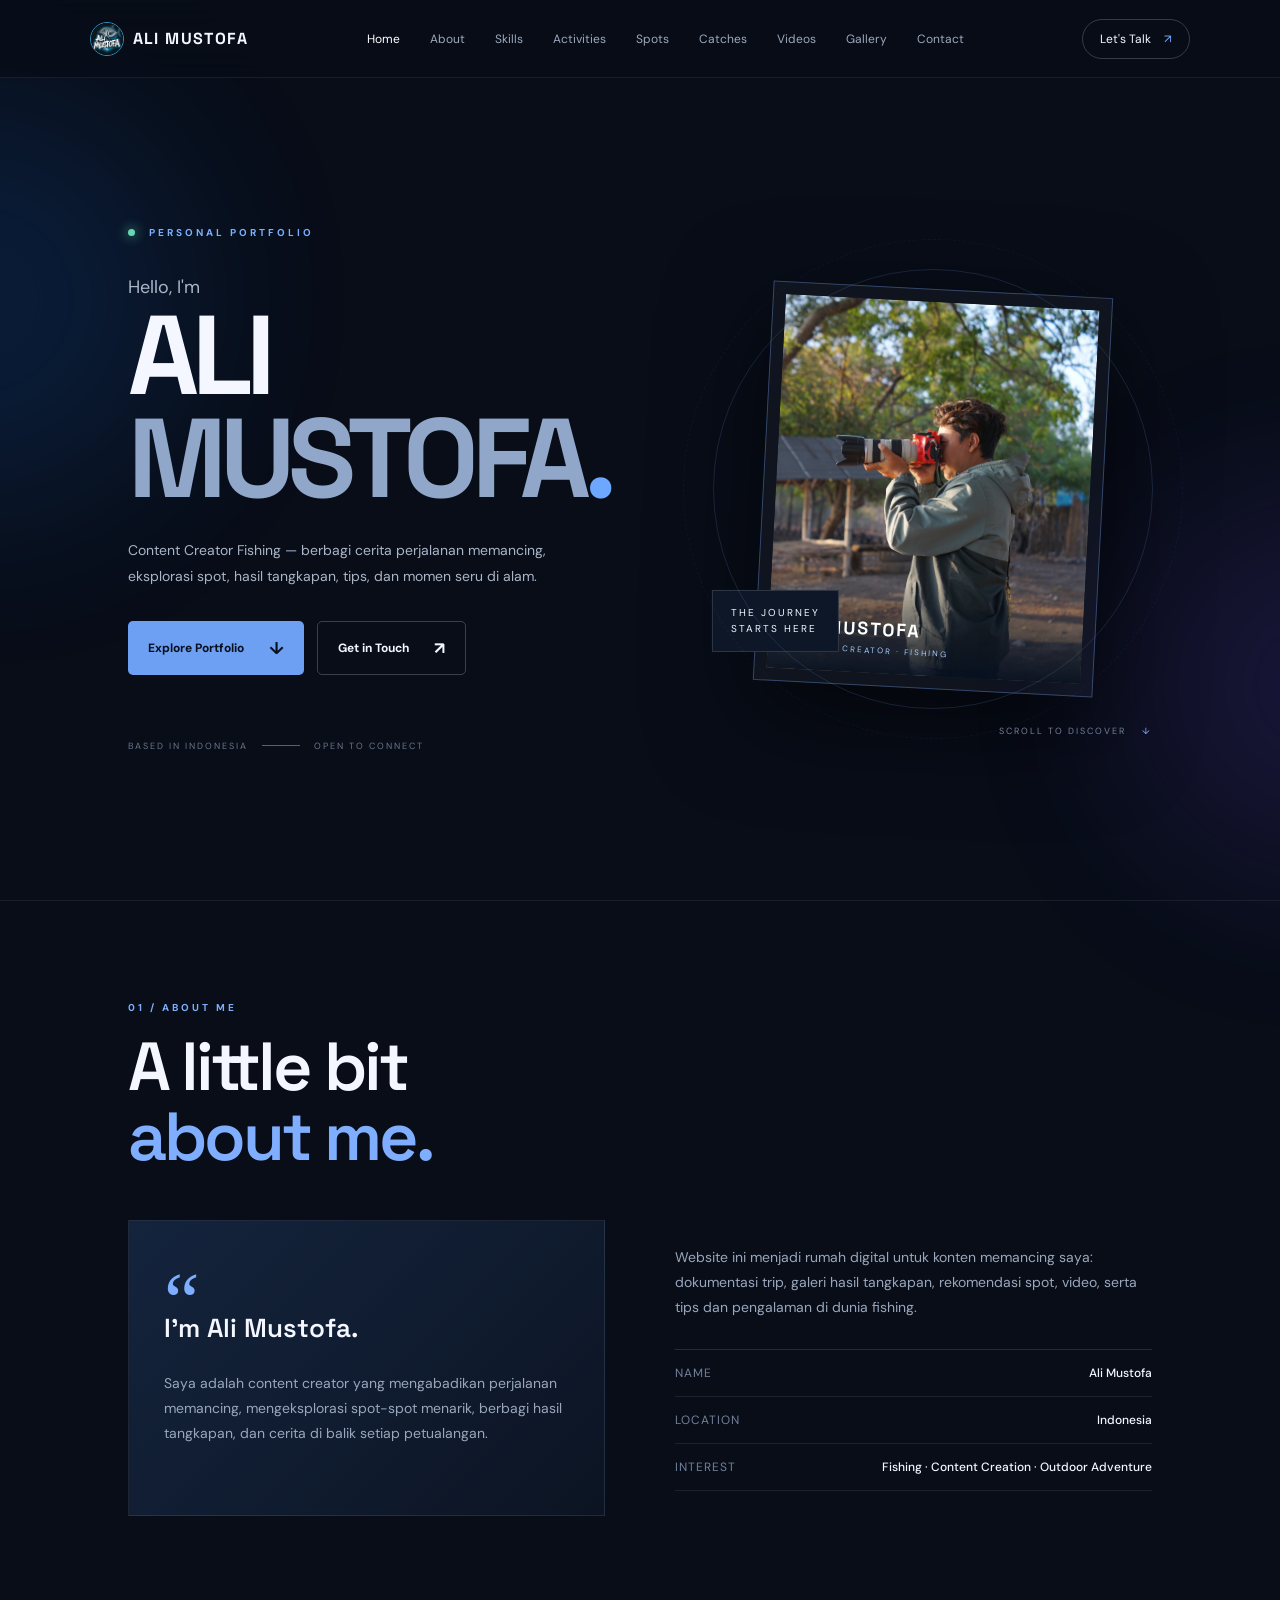
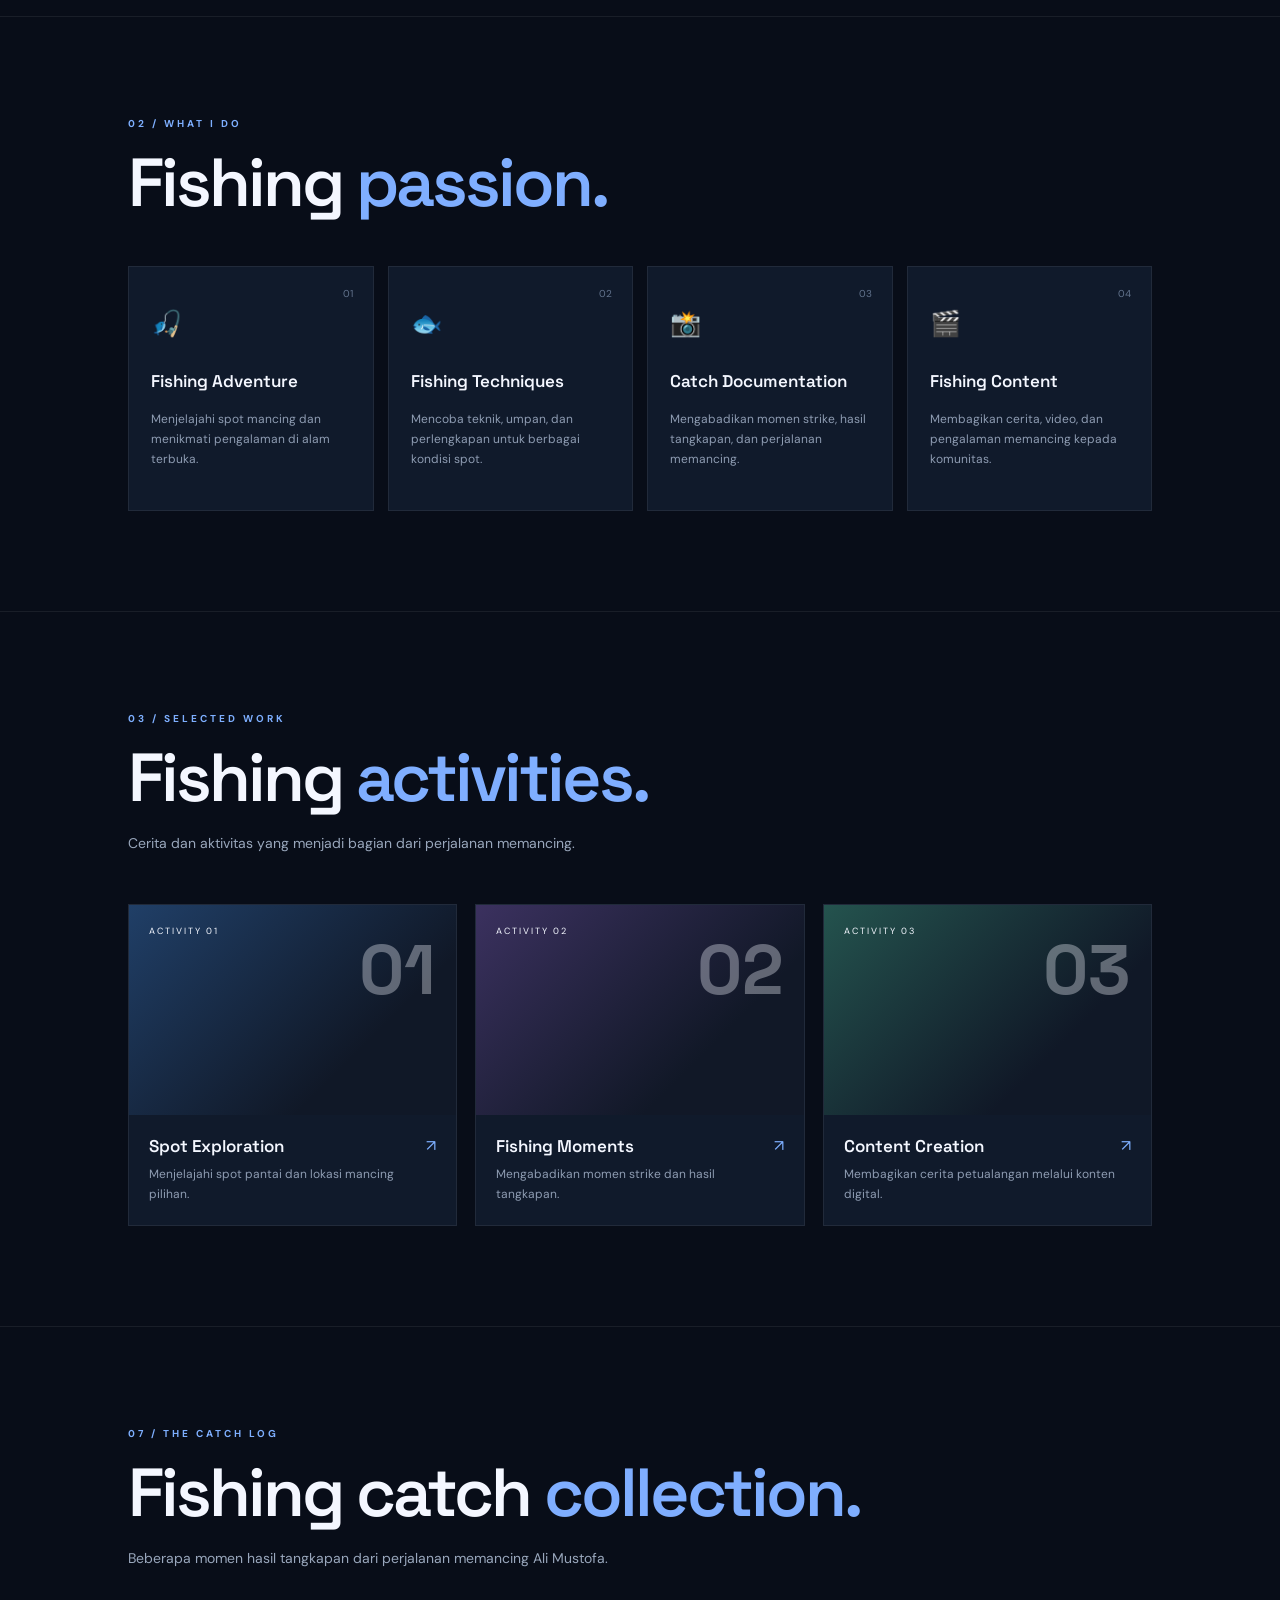
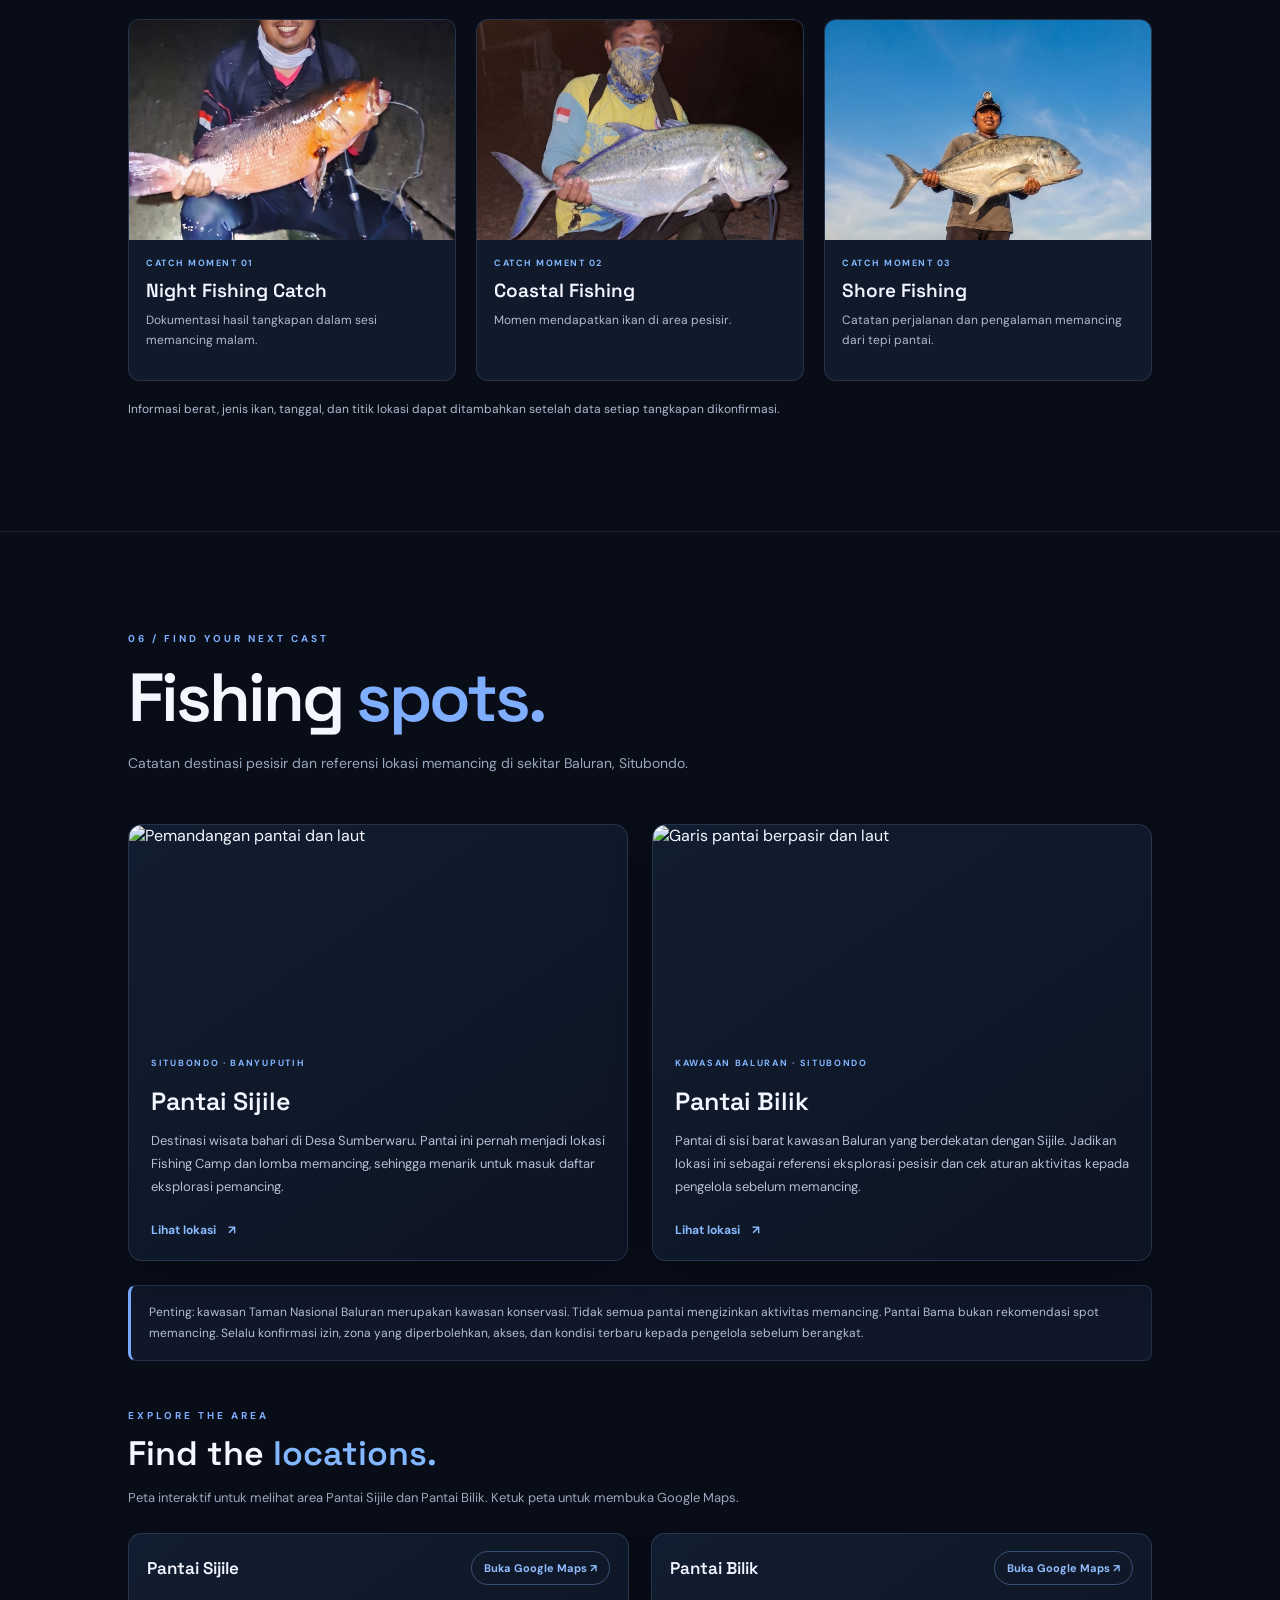
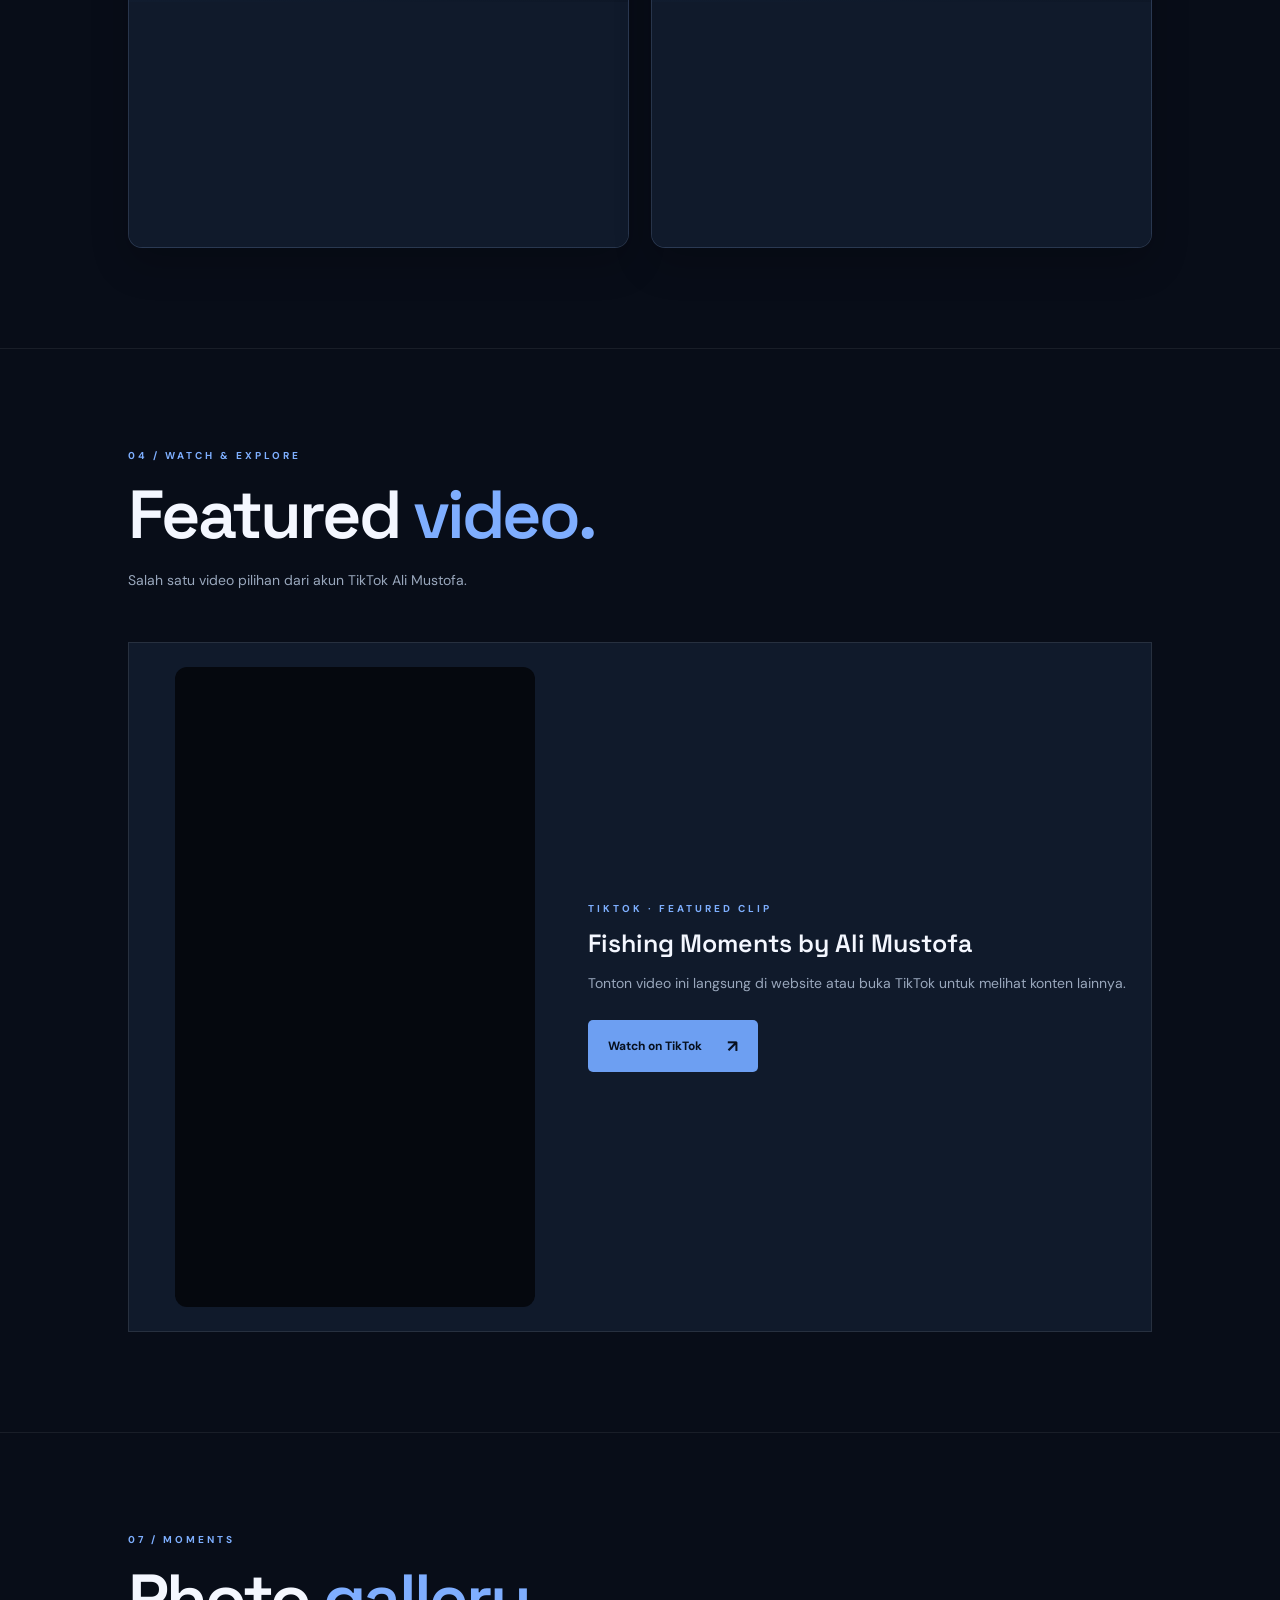
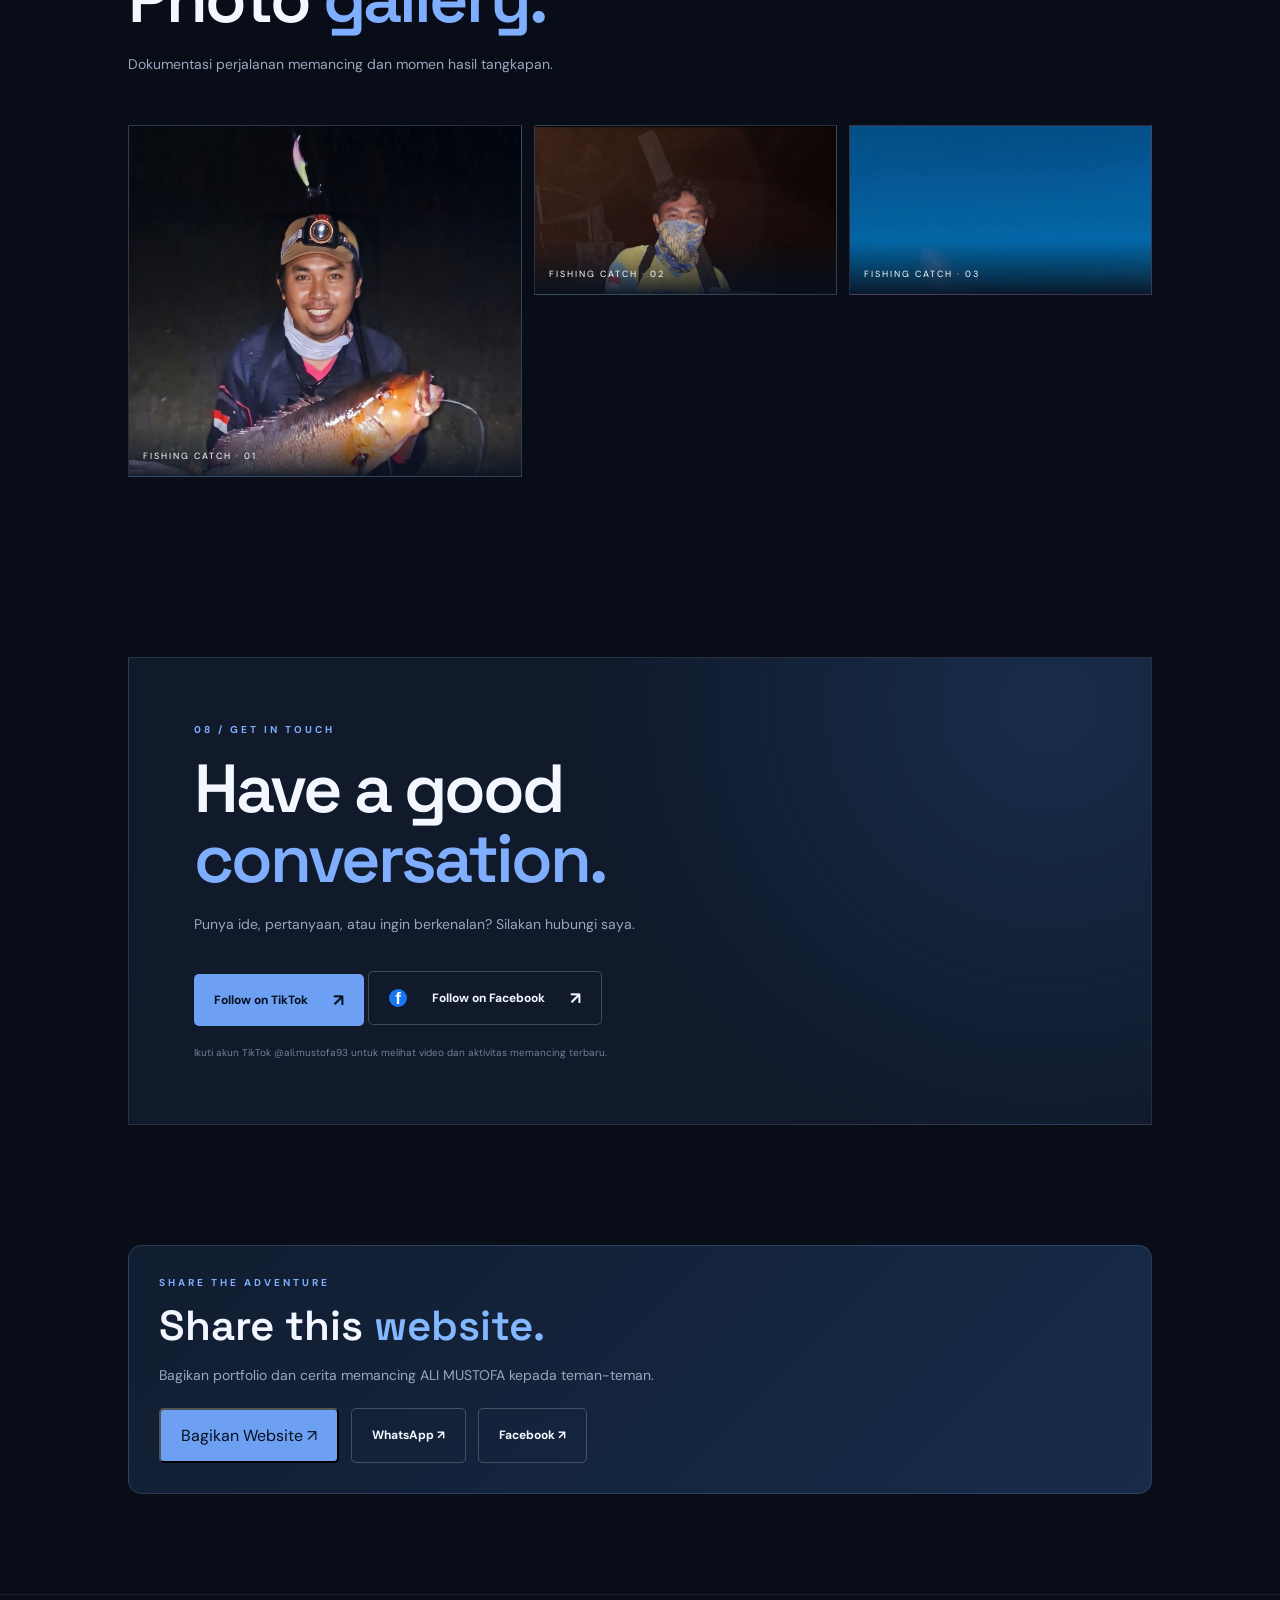
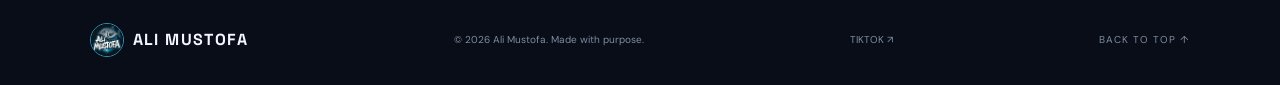
==== commit 00d50fdc: "Add files via upload" ====
--- a/index.html
+++ b/index.html
@@ -86,11 +86,11 @@
         <p class="muted">Beberapa momen hasil tangkapan dari perjalanan memancing Ali Mustofa.</p>
       </div>
       <div class="catch-grid">
-        <article class="catch-card reveal catch-open" tabindex="0" role="button" aria-label="Lihat detail foto hasil tangkapan 1" data-title="Night Fishing Catch" data-description="Mangrove Jack seberat 8 kg, hasil sesi casting malam di Pantai Si Macan Baluran." data-image="fishing-catch-01.jpg" data-species="Mangrove Jack" data-weight="8 kg" data-date="02-08-2026" data-location="Pantai Si Macan Baluran" data-technique="Casting" data-bait="Minnow Heavy 40 gr">
+        <article class="catch-card reveal catch-open" tabindex="0" role="button" aria-label="Lihat detail foto hasil tangkapan 1" data-title="Night Fishing Catch" data-description="Dokumentasi hasil tangkapan dalam sesi memancing malam." data-image="fishing-catch-01.jpg" data-species="Mangrove Jack" data-weight="8 kg" data-date="02-08-2026" data-location="Pantai Si Macan Baluran" data-technique="Casting" data-bait="Minnow Heavy 40 gr">
           <img src="fishing-catch-01.jpg" alt="Momen hasil tangkapan ikan saat memancing" loading="lazy">
           <div class="catch-info"><p class="eyebrow">CATCH MOMENT 01</p><h3>Night Fishing Catch</h3><p>Dokumentasi hasil tangkapan dalam sesi memancing malam.</p></div>
         </article>
-        <article class="catch-card reveal catch-open" tabindex="0" role="button" aria-label="Lihat detail foto hasil tangkapan 2" data-title="Coastal Fishing" data-description="Momen mendapatkan ikan di area pesisir." data-image="fishing-catch-02.jpg" data-species="" data-weight="" data-date="" data-location="" data-technique="" data-bait="">
+        <article class="catch-card reveal catch-open" tabindex="0" role="button" aria-label="Lihat detail foto hasil tangkapan 2" data-title="Coastal Fishing" data-description="Momen mendapatkan ikan di area pesisir." data-image="fishing-catch-02.jpg" data-species="Giant Trevally" data-weight="7 kg" data-date="03-08-2026" data-location="Pantai Si Macan Baluran" data-technique="Casting" data-bait="Minnow Heavy 40 gr">
           <img src="fishing-catch-02.jpg" alt="Hasil tangkapan ikan di pesisir" loading="lazy">
           <div class="catch-info"><p class="eyebrow">CATCH MOMENT 02</p><h3>Coastal Fishing</h3><p>Momen mendapatkan ikan di area pesisir.</p></div>
         </article>
@@ -99,7 +99,7 @@
           <div class="catch-info"><p class="eyebrow">CATCH MOMENT 03</p><h3>Shore Fishing</h3><p>Catatan perjalanan dan pengalaman memancing dari tepi pantai.</p></div>
         </article>
       </div>
-      <p class="catch-note">Galeri ini dikelola langsung oleh pemilik website. Data tangkapan dapat diperbarui melalui file website di GitHub; pengunjung tidak dapat mengunggah atau mengubah foto.</p>
+      <p class="catch-note">Informasi berat, jenis ikan, tanggal, dan titik lokasi dapat ditambahkan setelah data setiap tangkapan dikonfirmasi.</p>
     </section>
 
     <section class="section content-section" id="spots">
@@ -165,7 +165,7 @@
       <div class="catch-modal-dialog" role="dialog" aria-modal="true" aria-labelledby="catch-modal-title">
         <button class="catch-modal-close" type="button" aria-label="Tutup" data-close-modal>×</button>
         <img id="catch-modal-image" src="" alt="">
-        <div class="catch-modal-copy"><p class="eyebrow">FISHING CATCH DETAIL</p><h2 id="catch-modal-title"></h2><p id="catch-modal-description"></p><dl class="catch-meta" id="catch-modal-meta"></dl><p class="catch-modal-hint">Informasi yang belum tersedia akan ditampilkan sebagai “Belum diisi”.</p></div>
+        <div class="catch-modal-copy"><p class="eyebrow">FISHING CATCH DETAIL</p><h2 id="catch-modal-title"></h2><p id="catch-modal-description"></p><p class="catch-modal-hint">Detail jenis ikan, berat, tanggal, dan lokasi dapat dilengkapi setelah datanya dikonfirmasi.</p></div>
       </div>
     </div>
 
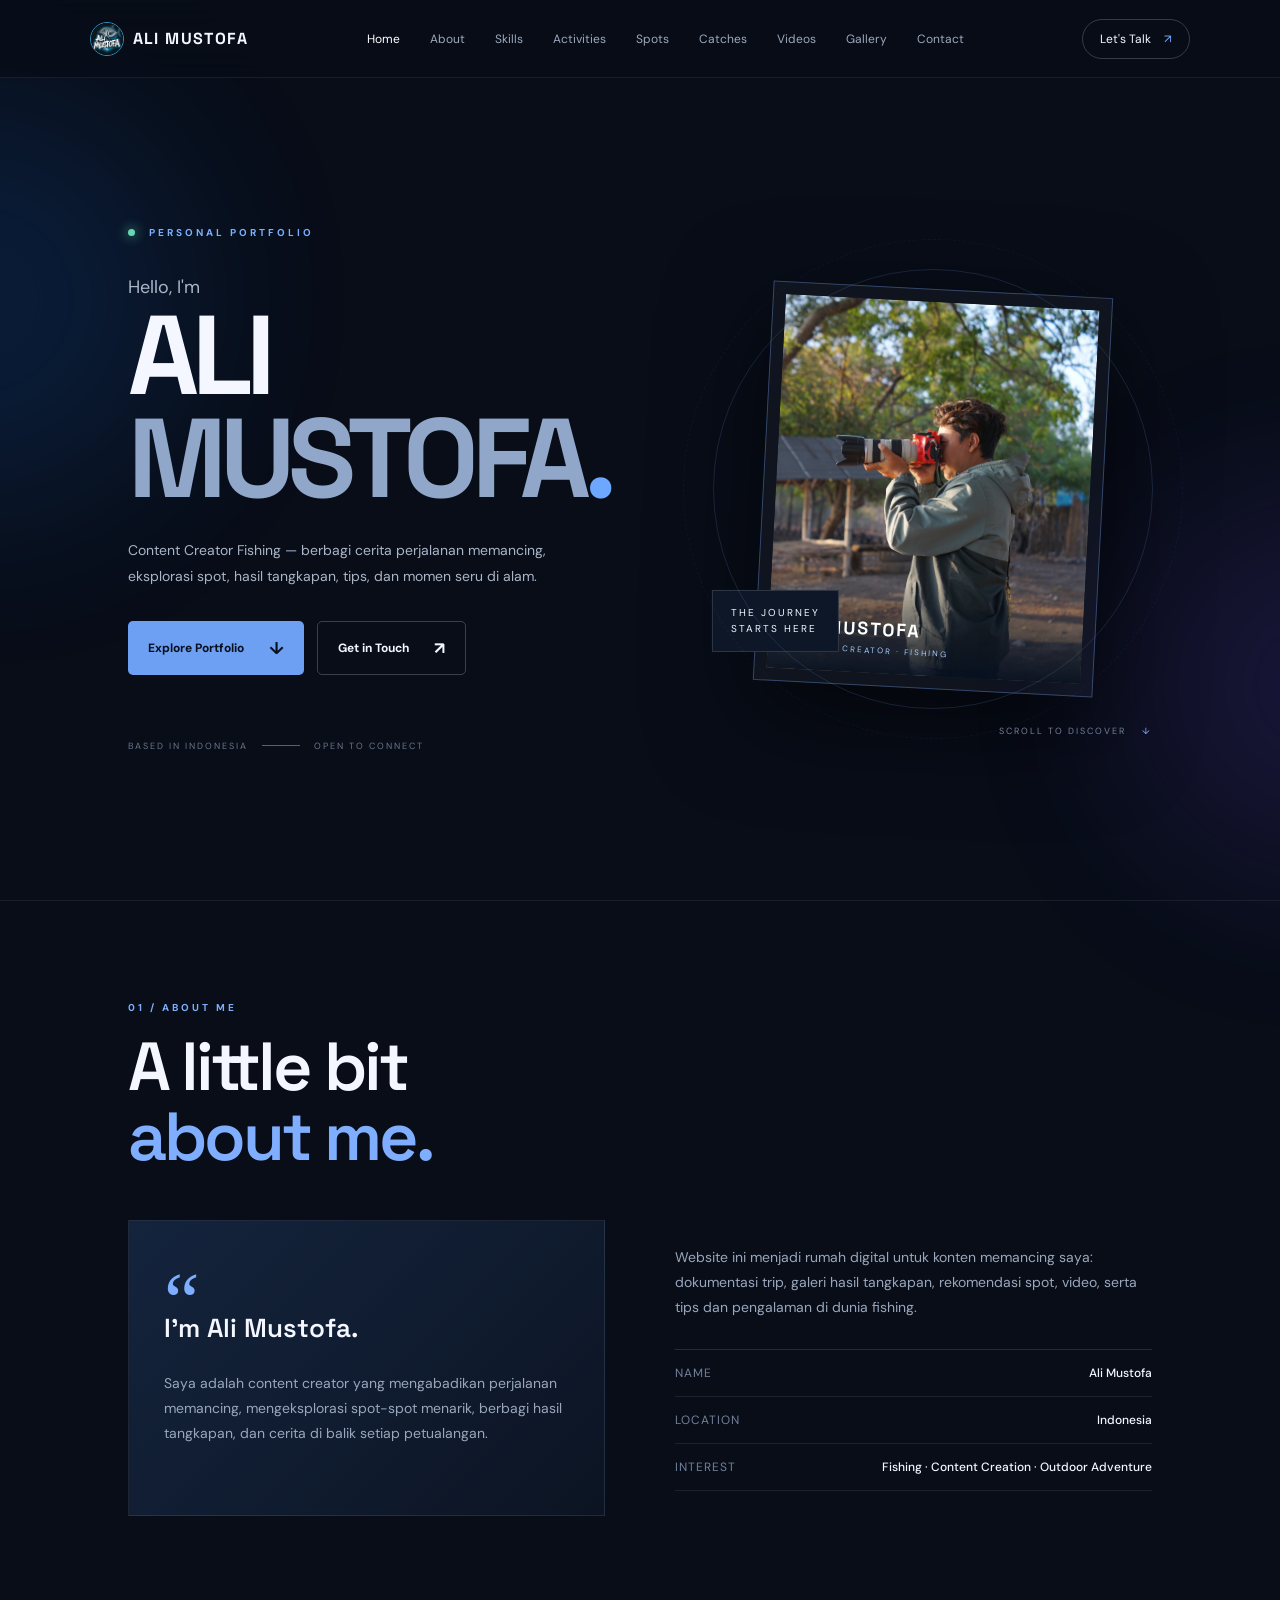
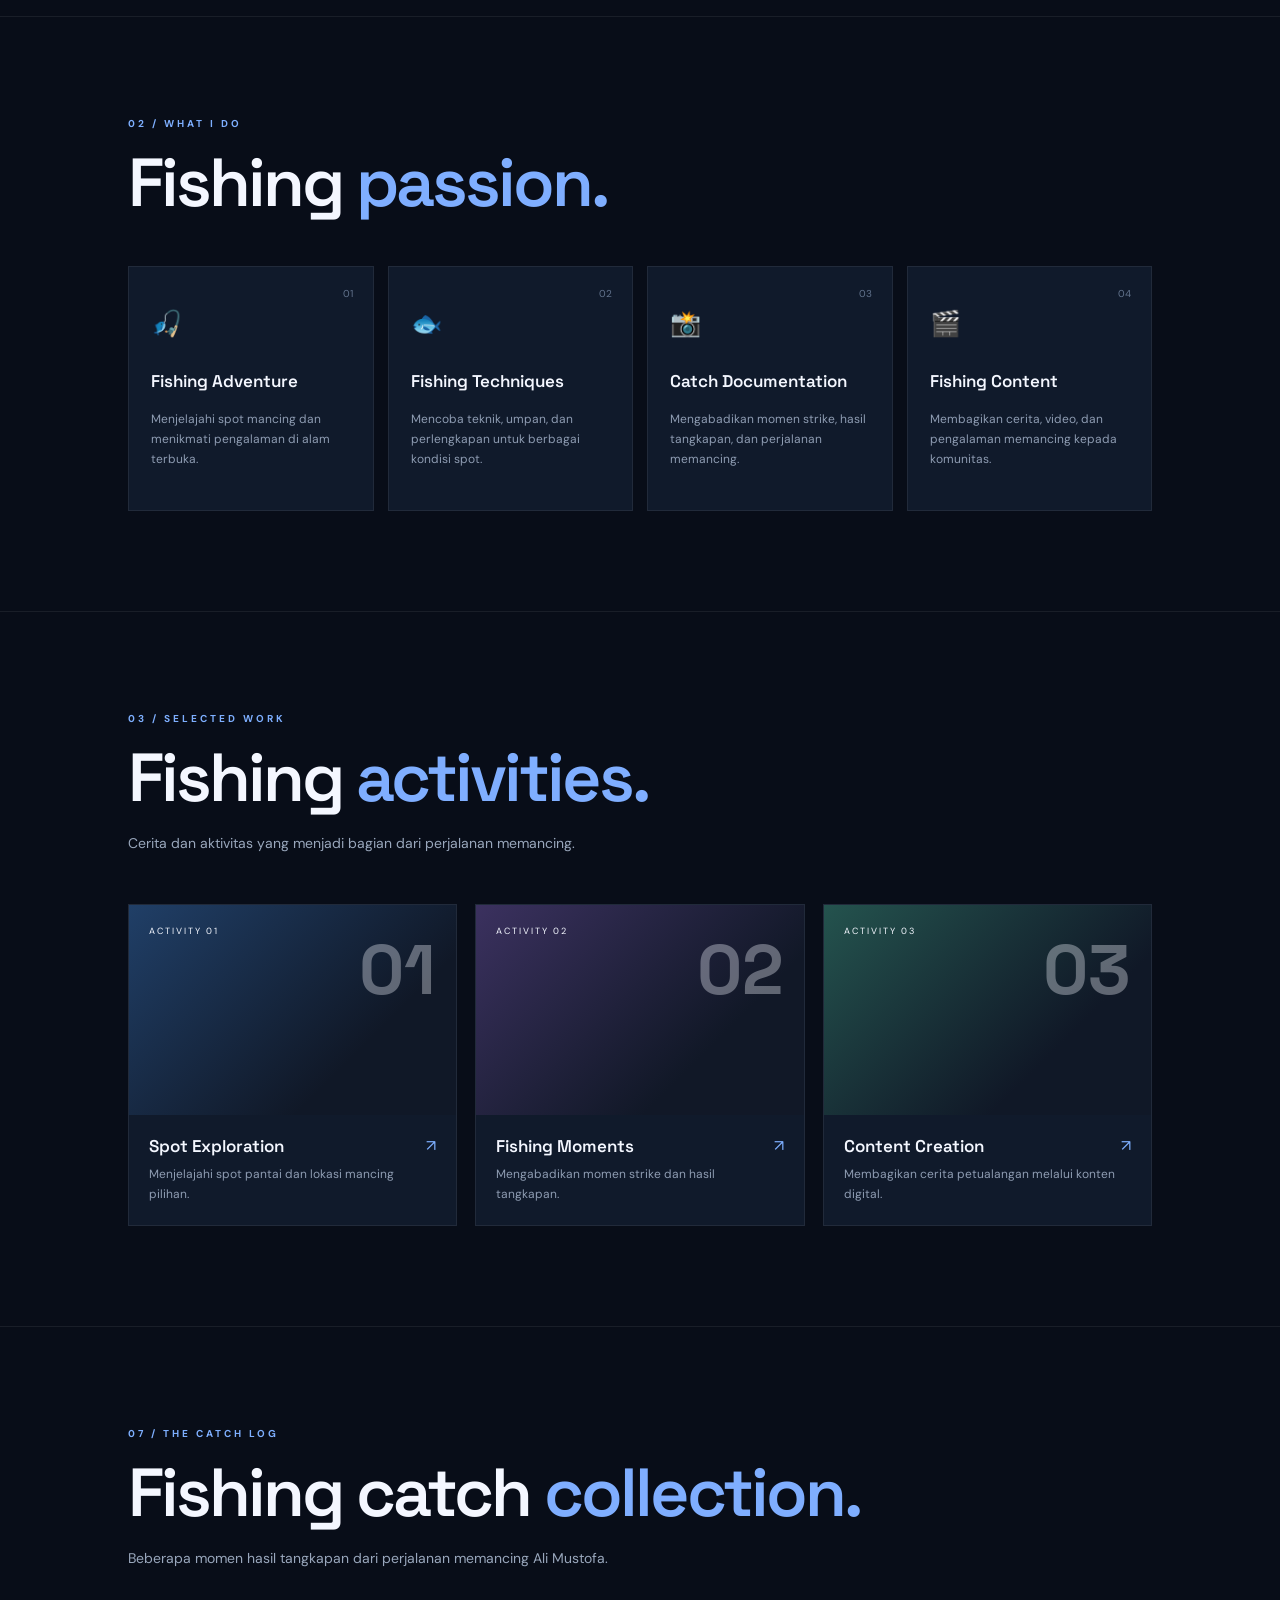
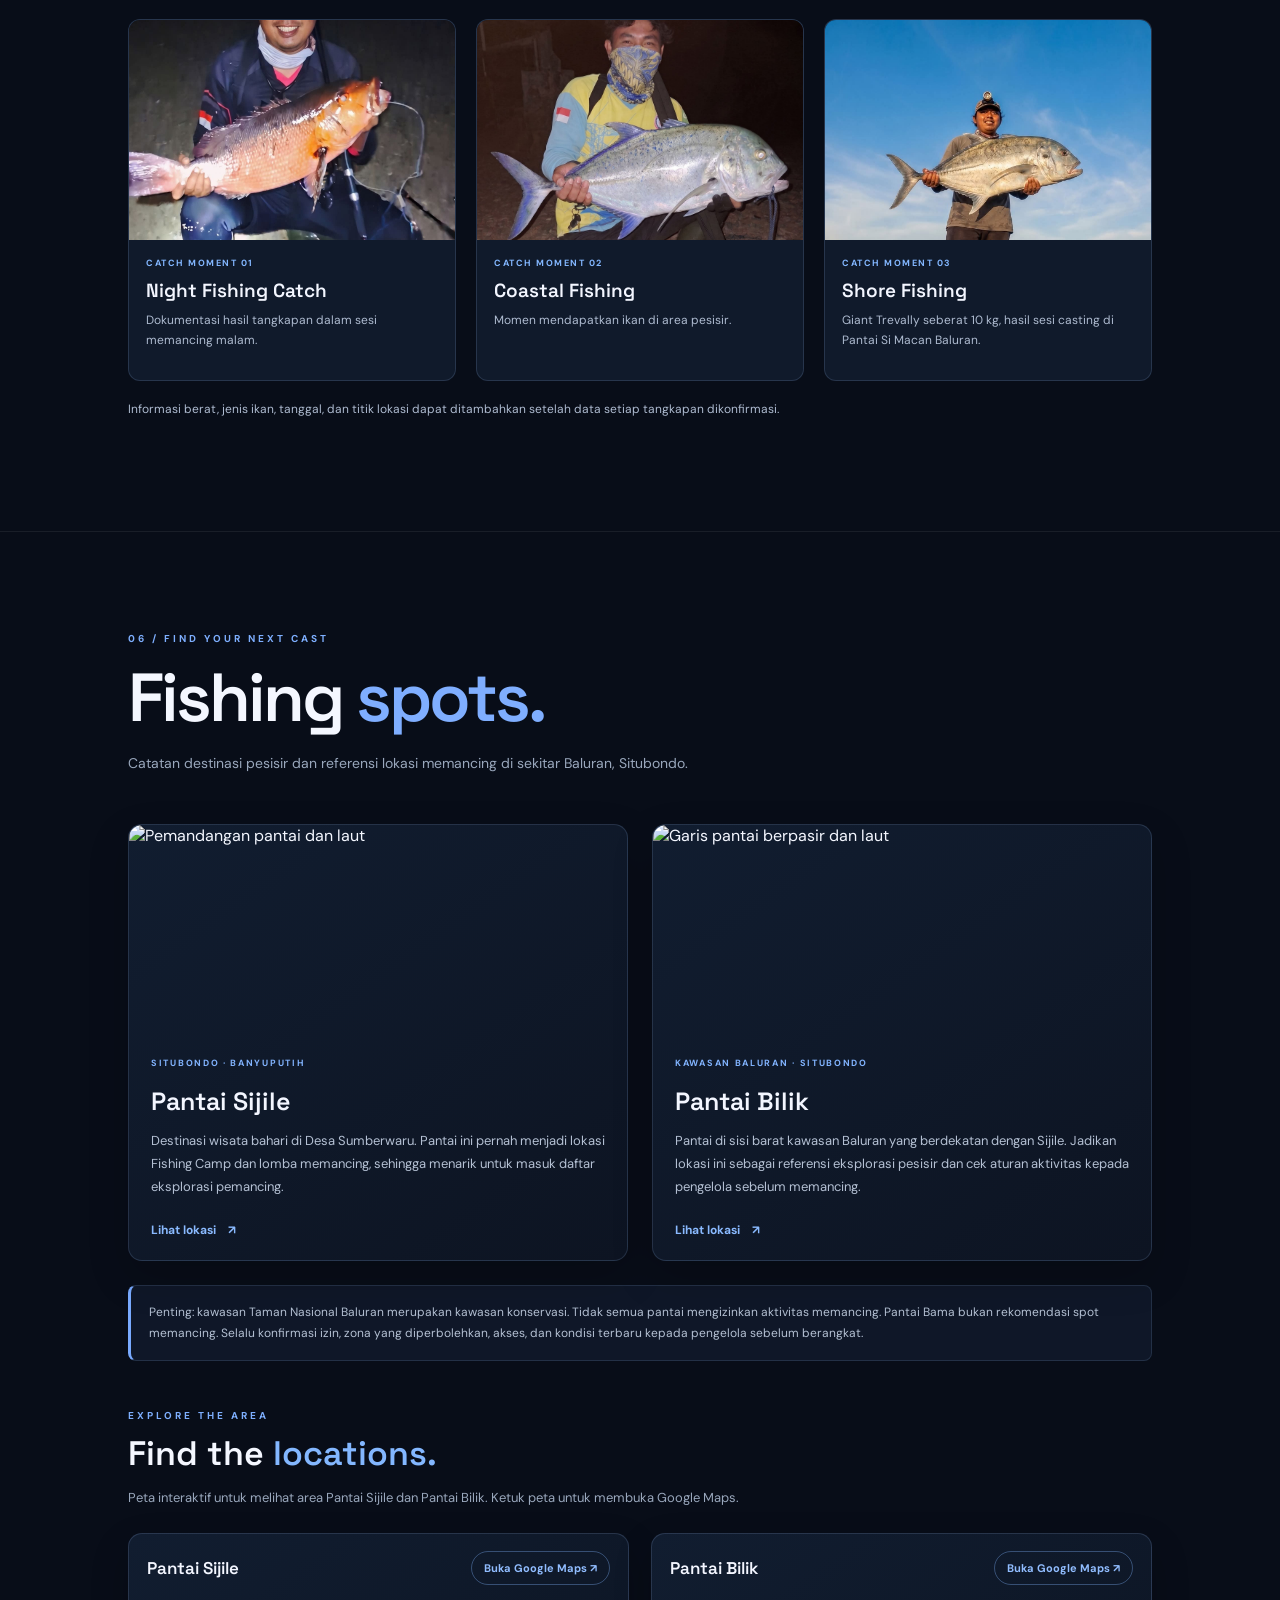
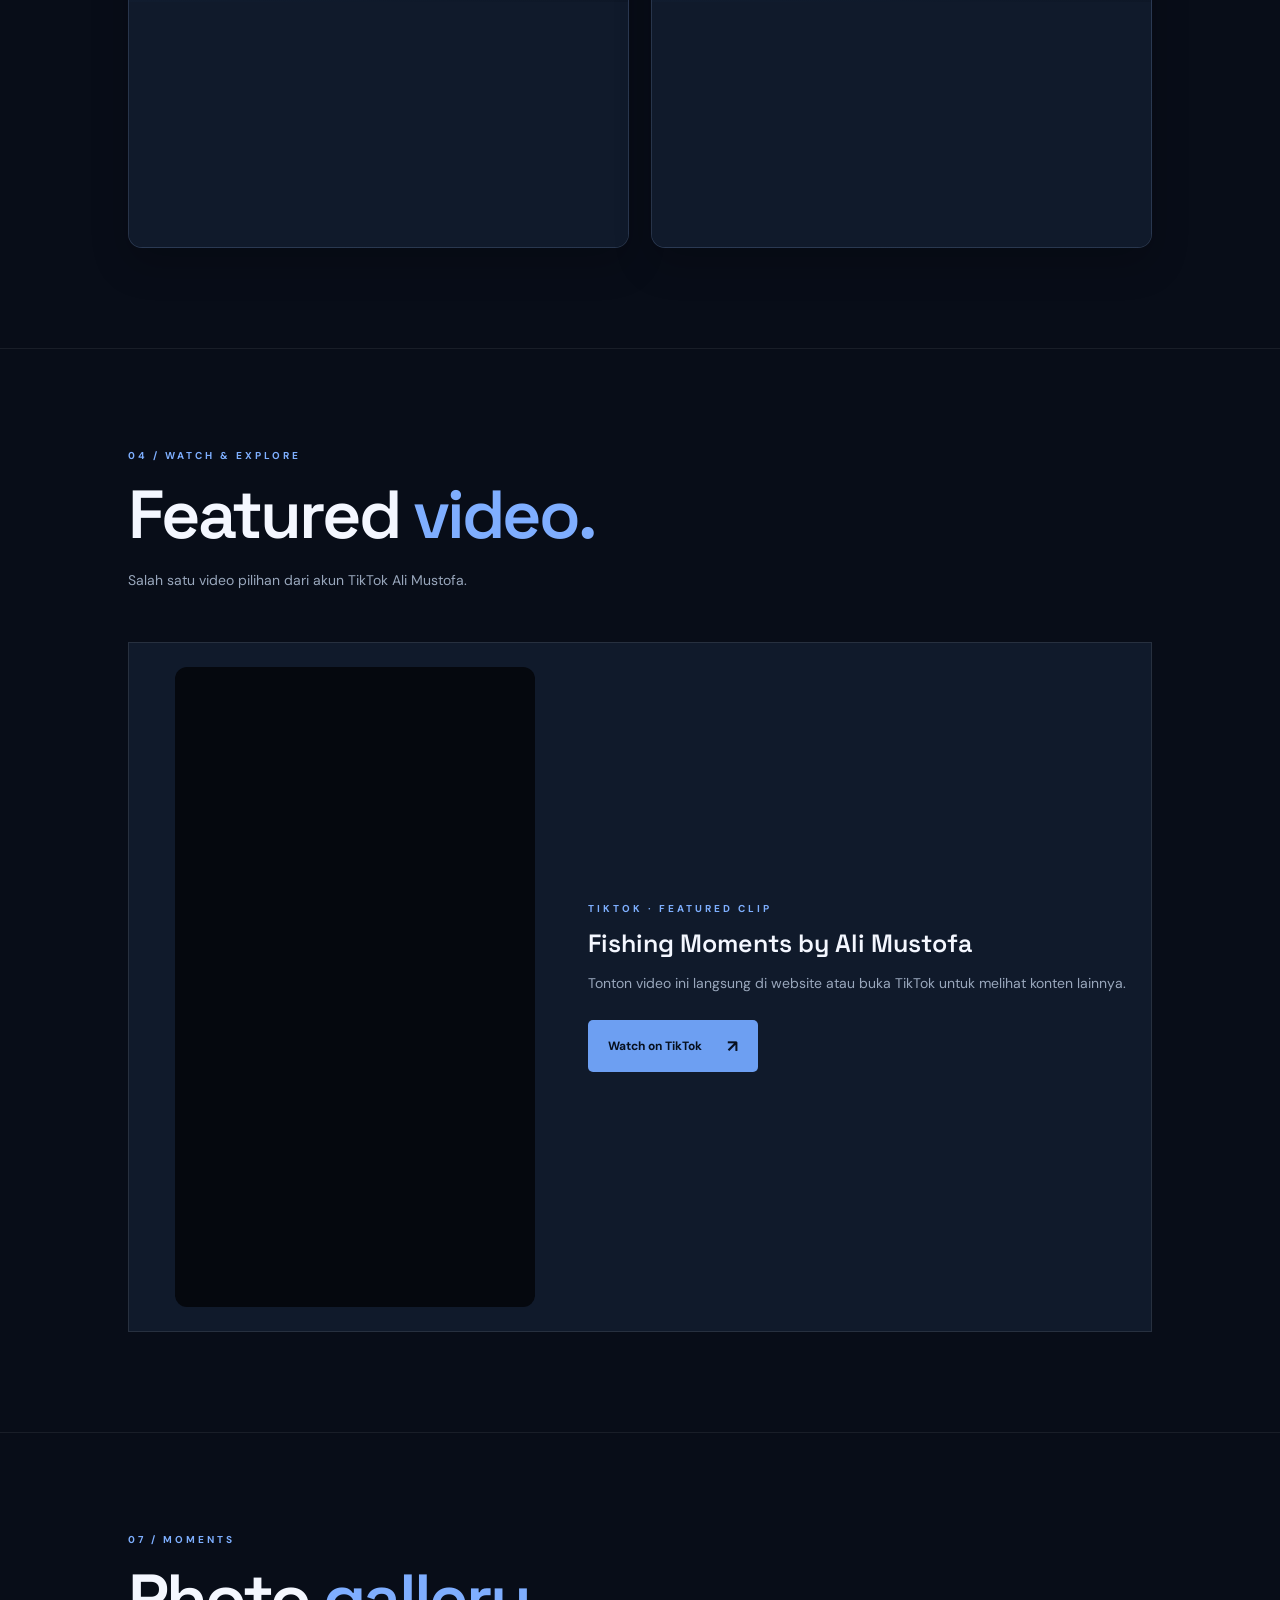
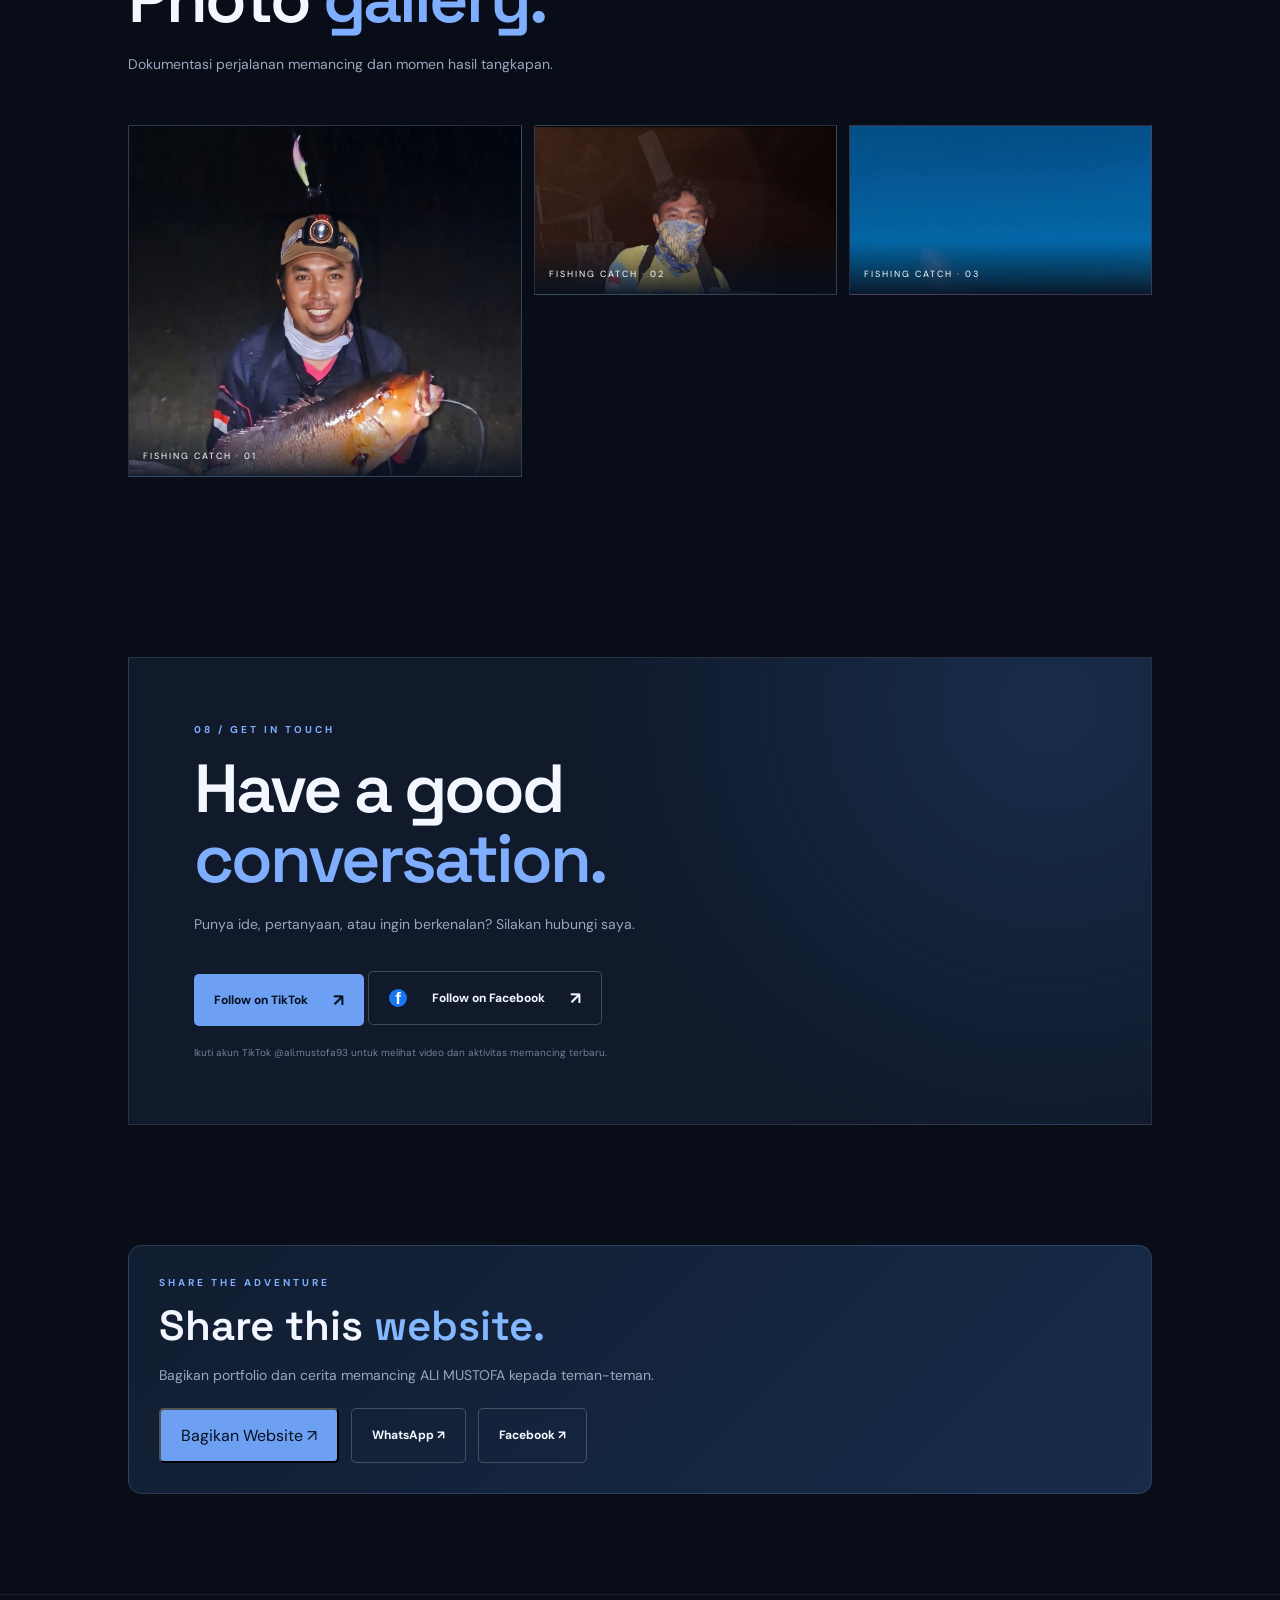
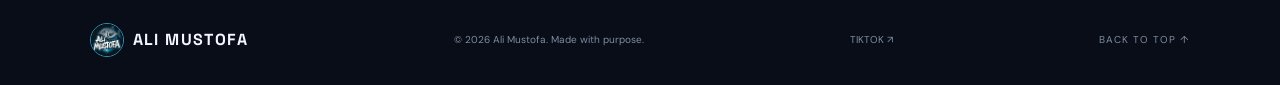
==== commit 7f9dd685: "Add files via upload" ====
--- a/index.html
+++ b/index.html
@@ -86,17 +86,17 @@
         <p class="muted">Beberapa momen hasil tangkapan dari perjalanan memancing Ali Mustofa.</p>
       </div>
       <div class="catch-grid">
-        <article class="catch-card reveal catch-open" tabindex="0" role="button" aria-label="Lihat detail foto hasil tangkapan 1" data-title="Night Fishing Catch" data-description="Dokumentasi hasil tangkapan dalam sesi memancing malam." data-image="fishing-catch-01.jpg" data-species="Mangrove Jack" data-weight="8 kg" data-date="02-08-2026" data-location="Pantai Si Macan Baluran" data-technique="Casting" data-bait="Minnow Heavy 40 gr">
+        <article class="catch-card reveal catch-open" tabindex="0" role="button" aria-label="Lihat detail foto hasil tangkapan 1" data-title="Night Fishing Catch" data-description="Mangrove Jack seberat 8 kg, hasil sesi casting malam di Pantai Si Macan Baluran." data-image="fishing-catch-01.jpg" data-species="Mangrove Jack" data-weight="8 kg" data-date="02-08-2026" data-location="Pantai Si Macan Baluran" data-technique="Casting" data-bait="Minnow Heavy 40 gr">
           <img src="fishing-catch-01.jpg" alt="Momen hasil tangkapan ikan saat memancing" loading="lazy">
           <div class="catch-info"><p class="eyebrow">CATCH MOMENT 01</p><h3>Night Fishing Catch</h3><p>Dokumentasi hasil tangkapan dalam sesi memancing malam.</p></div>
         </article>
-        <article class="catch-card reveal catch-open" tabindex="0" role="button" aria-label="Lihat detail foto hasil tangkapan 2" data-title="Coastal Fishing" data-description="Momen mendapatkan ikan di area pesisir." data-image="fishing-catch-02.jpg" data-species="Giant Trevally" data-weight="7 kg" data-date="03-08-2026" data-location="Pantai Si Macan Baluran" data-technique="Casting" data-bait="Minnow Heavy 40 gr">
+        <article class="catch-card reveal catch-open" tabindex="0" role="button" aria-label="Lihat detail foto hasil tangkapan 2" data-title="Coastal Fishing" data-description="Giant Trevally seberat 7 kg, hasil sesi casting di Pantai Si Macan Baluran." data-image="fishing-catch-02.jpg" data-species="Giant Trevally" data-weight="7 kg" data-date="03-08-2026" data-location="Pantai Si Macan Baluran" data-technique="Casting" data-bait="Minnow Heavy 40 gr">
           <img src="fishing-catch-02.jpg" alt="Hasil tangkapan ikan di pesisir" loading="lazy">
           <div class="catch-info"><p class="eyebrow">CATCH MOMENT 02</p><h3>Coastal Fishing</h3><p>Momen mendapatkan ikan di area pesisir.</p></div>
         </article>
-        <article class="catch-card reveal catch-open" tabindex="0" role="button" aria-label="Lihat detail foto hasil tangkapan 3" data-title="Shore Fishing" data-description="Catatan perjalanan dan pengalaman memancing dari tepi pantai." data-image="fishing-catch-03.jpg" data-species="" data-weight="" data-date="" data-location="" data-technique="" data-bait="">
+        <article class="catch-card reveal catch-open" tabindex="0" role="button" aria-label="Lihat detail foto hasil tangkapan 3" data-title="Shore Fishing" data-description="Giant Trevally seberat 10 kg, hasil sesi casting di Pantai Si Macan Baluran." data-image="fishing-catch-03.jpg" data-species="Giant Trevally" data-weight="10 kg" data-date="10-08-2026" data-location="Pantai Si Macan Baluran" data-technique="Casting" data-bait="Minnow Heavy 40 gr">
           <img src="fishing-catch-03.jpg" alt="Dokumentasi hasil memancing di pantai" loading="lazy">
-          <div class="catch-info"><p class="eyebrow">CATCH MOMENT 03</p><h3>Shore Fishing</h3><p>Catatan perjalanan dan pengalaman memancing dari tepi pantai.</p></div>
+          <div class="catch-info"><p class="eyebrow">CATCH MOMENT 03</p><h3>Shore Fishing</h3><p>Giant Trevally seberat 10 kg, hasil sesi casting di Pantai Si Macan Baluran.</p></div>
         </article>
       </div>
       <p class="catch-note">Informasi berat, jenis ikan, tanggal, dan titik lokasi dapat ditambahkan setelah data setiap tangkapan dikonfirmasi.</p>
@@ -165,7 +165,7 @@
       <div class="catch-modal-dialog" role="dialog" aria-modal="true" aria-labelledby="catch-modal-title">
         <button class="catch-modal-close" type="button" aria-label="Tutup" data-close-modal>×</button>
         <img id="catch-modal-image" src="" alt="">
-        <div class="catch-modal-copy"><p class="eyebrow">FISHING CATCH DETAIL</p><h2 id="catch-modal-title"></h2><p id="catch-modal-description"></p><p class="catch-modal-hint">Detail jenis ikan, berat, tanggal, dan lokasi dapat dilengkapi setelah datanya dikonfirmasi.</p></div>
+        <div class="catch-modal-copy"><p class="eyebrow">FISHING CATCH DETAIL</p><h2 id="catch-modal-title"></h2><p id="catch-modal-description"></p><dl class="catch-modal-meta" id="catch-modal-meta"></dl><p class="catch-modal-hint">Informasi yang belum tersedia akan ditampilkan sebagai “Belum diisi”.</p></div>
       </div>
     </div>
 
--- a/style.css
+++ b/style.css
@@ -131,11 +131,9 @@
 .catch-modal-close{position:absolute;top:10px;right:10px;width:40px;height:40px;border:0;border-radius:50%;background:#0b1220;color:white;font-size:27px;cursor:pointer}
 @media(max-width:650px){.share-box{padding:22px}.share-actions{flex-direction:column;align-items:stretch}.share-actions .btn{justify-content:center}.catch-modal{padding:12px}.catch-modal-dialog>img{max-height:58vh}}
 
-
-/* v17: structured catch metadata in the detail modal */
-.catch-meta{display:grid;grid-template-columns:repeat(2,minmax(0,1fr));gap:10px;margin:18px 0 8px}
-.catch-meta>div{padding:12px 14px;background:#0b1422;border:1px solid rgba(145,177,224,.14);border-radius:9px;min-width:0}
-.catch-meta dt{font-size:9px;letter-spacing:1.3px;text-transform:uppercase;color:#83b7ff;margin-bottom:5px}
-.catch-meta dd{margin:0;color:#f3f6ff;font-size:13px;line-height:1.5;overflow-wrap:anywhere}
-.catch-modal-copy .catch-modal-hint{margin-top:15px}
-@media(max-width:480px){.catch-meta{grid-template-columns:1fr 1fr;gap:8px}.catch-meta>div{padding:10px}}
+/* v17 catch metadata grid */
+.catch-modal-meta{display:grid;grid-template-columns:repeat(2,minmax(0,1fr));gap:10px;margin:18px 0}
+.catch-modal-meta>div{min-width:0;padding:13px 14px;background:#0b1424;border:1px solid rgba(145,177,224,.16);border-radius:12px}
+.catch-modal-meta dt{margin:0 0 7px;color:#82aeea;font-size:10px;letter-spacing:.14em;text-transform:uppercase}
+.catch-modal-meta dd{margin:0;color:#f3f6ff;font-size:14px;line-height:1.5;overflow-wrap:anywhere}
+@media(max-width:420px){.catch-modal-meta{gap:8px}.catch-modal-meta>div{padding:11px}.catch-modal-meta dd{font-size:13px}}
